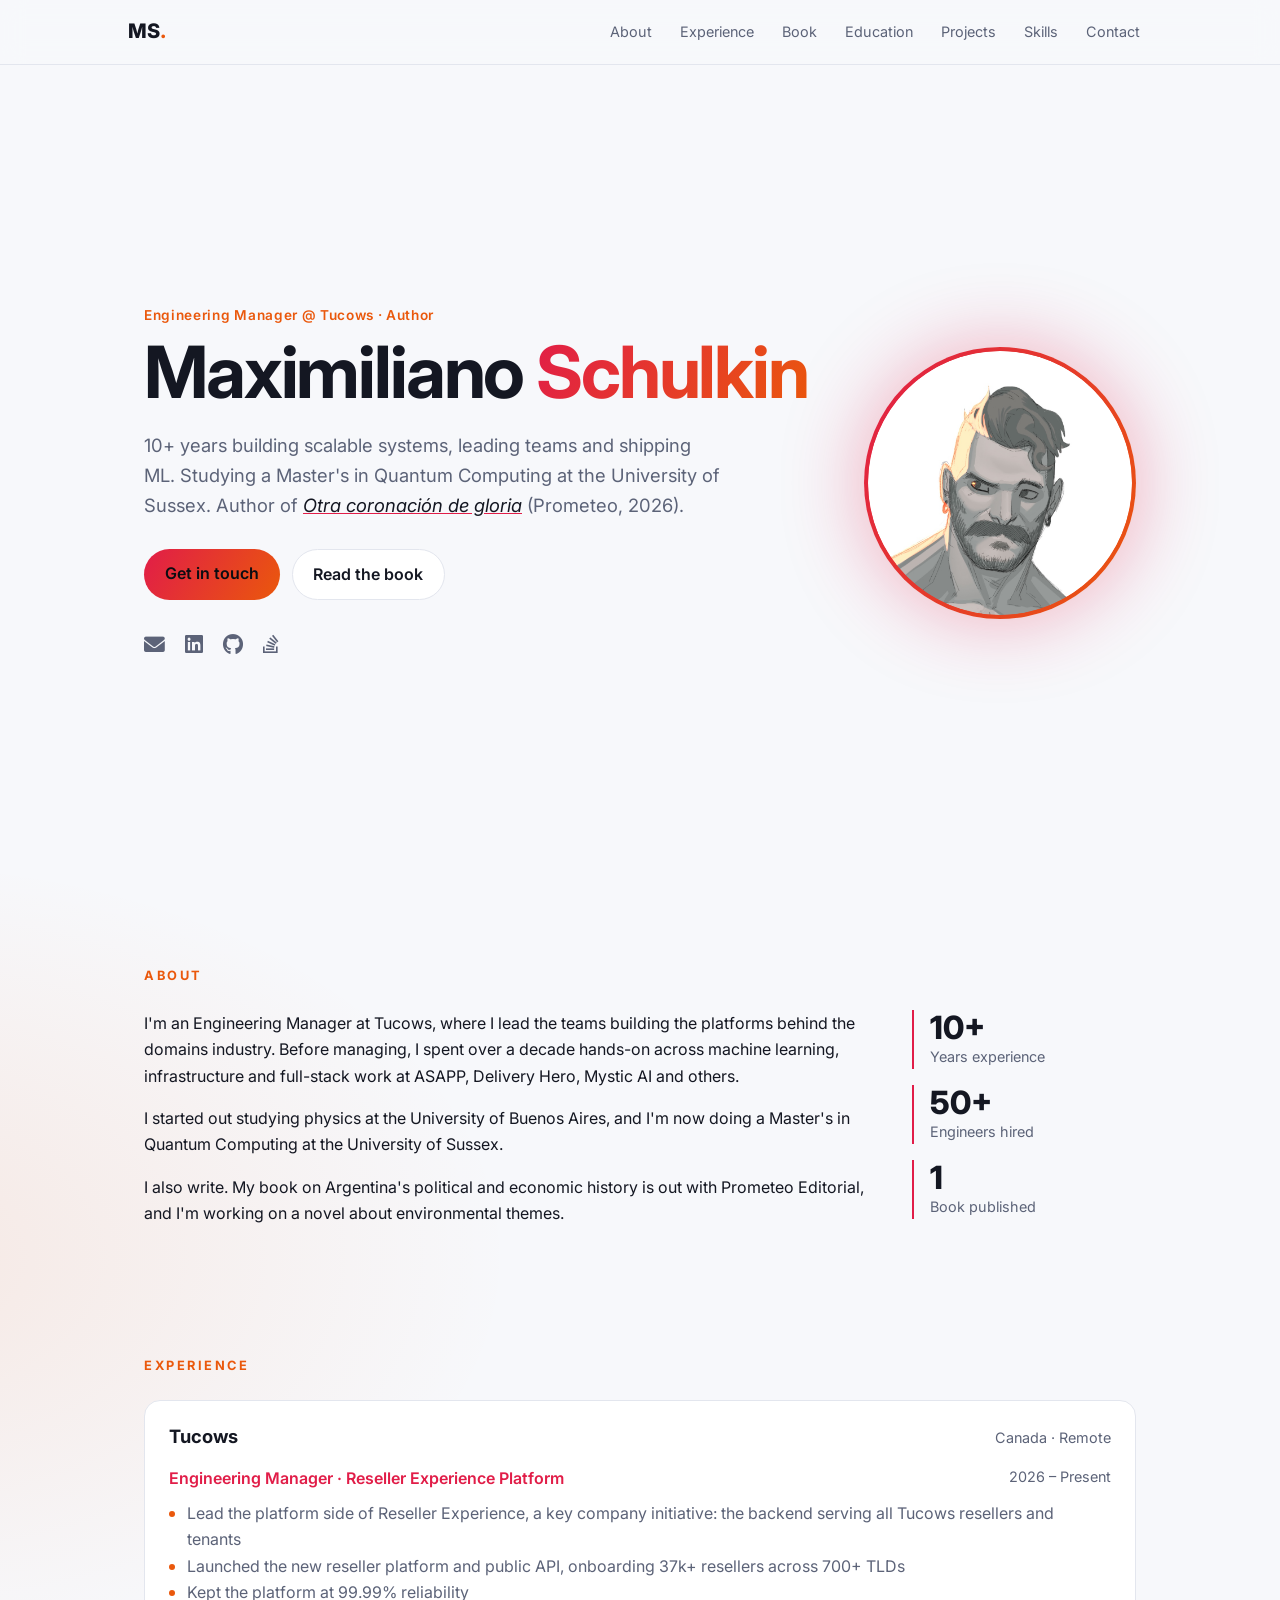
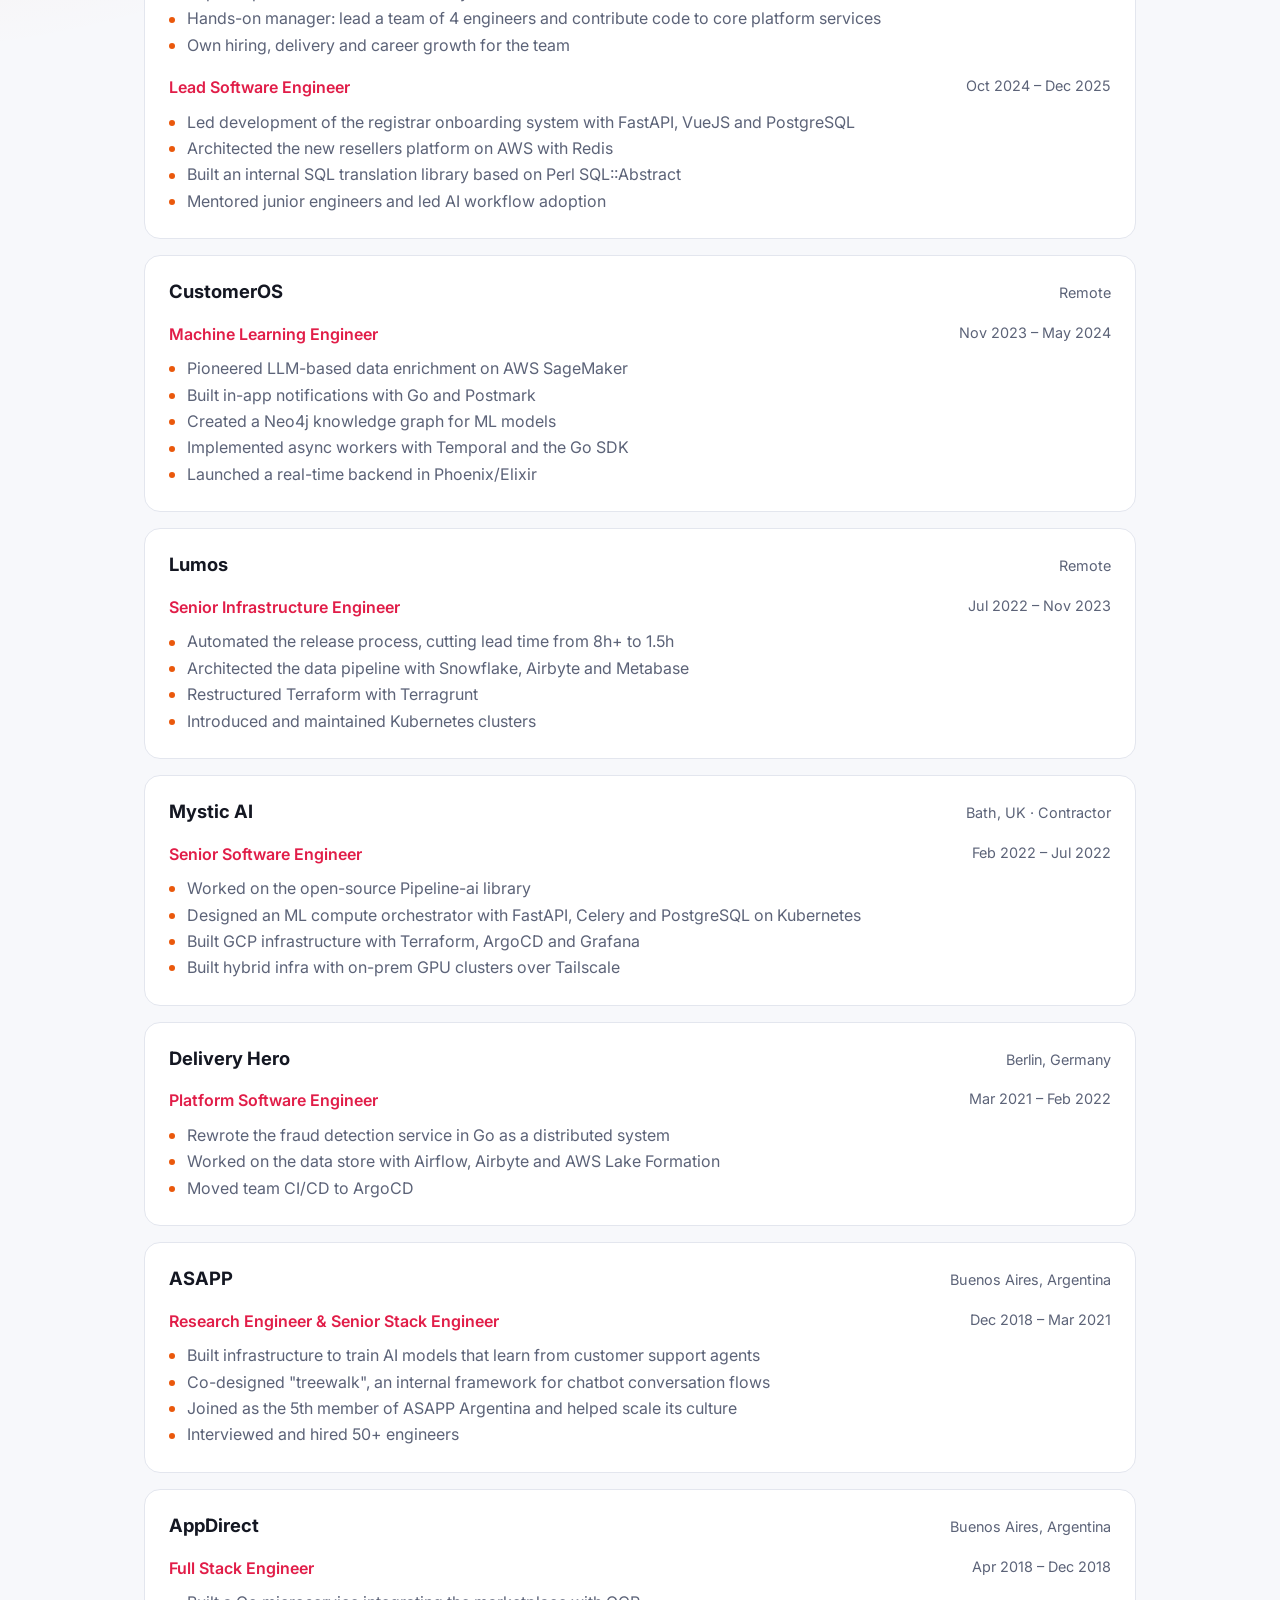
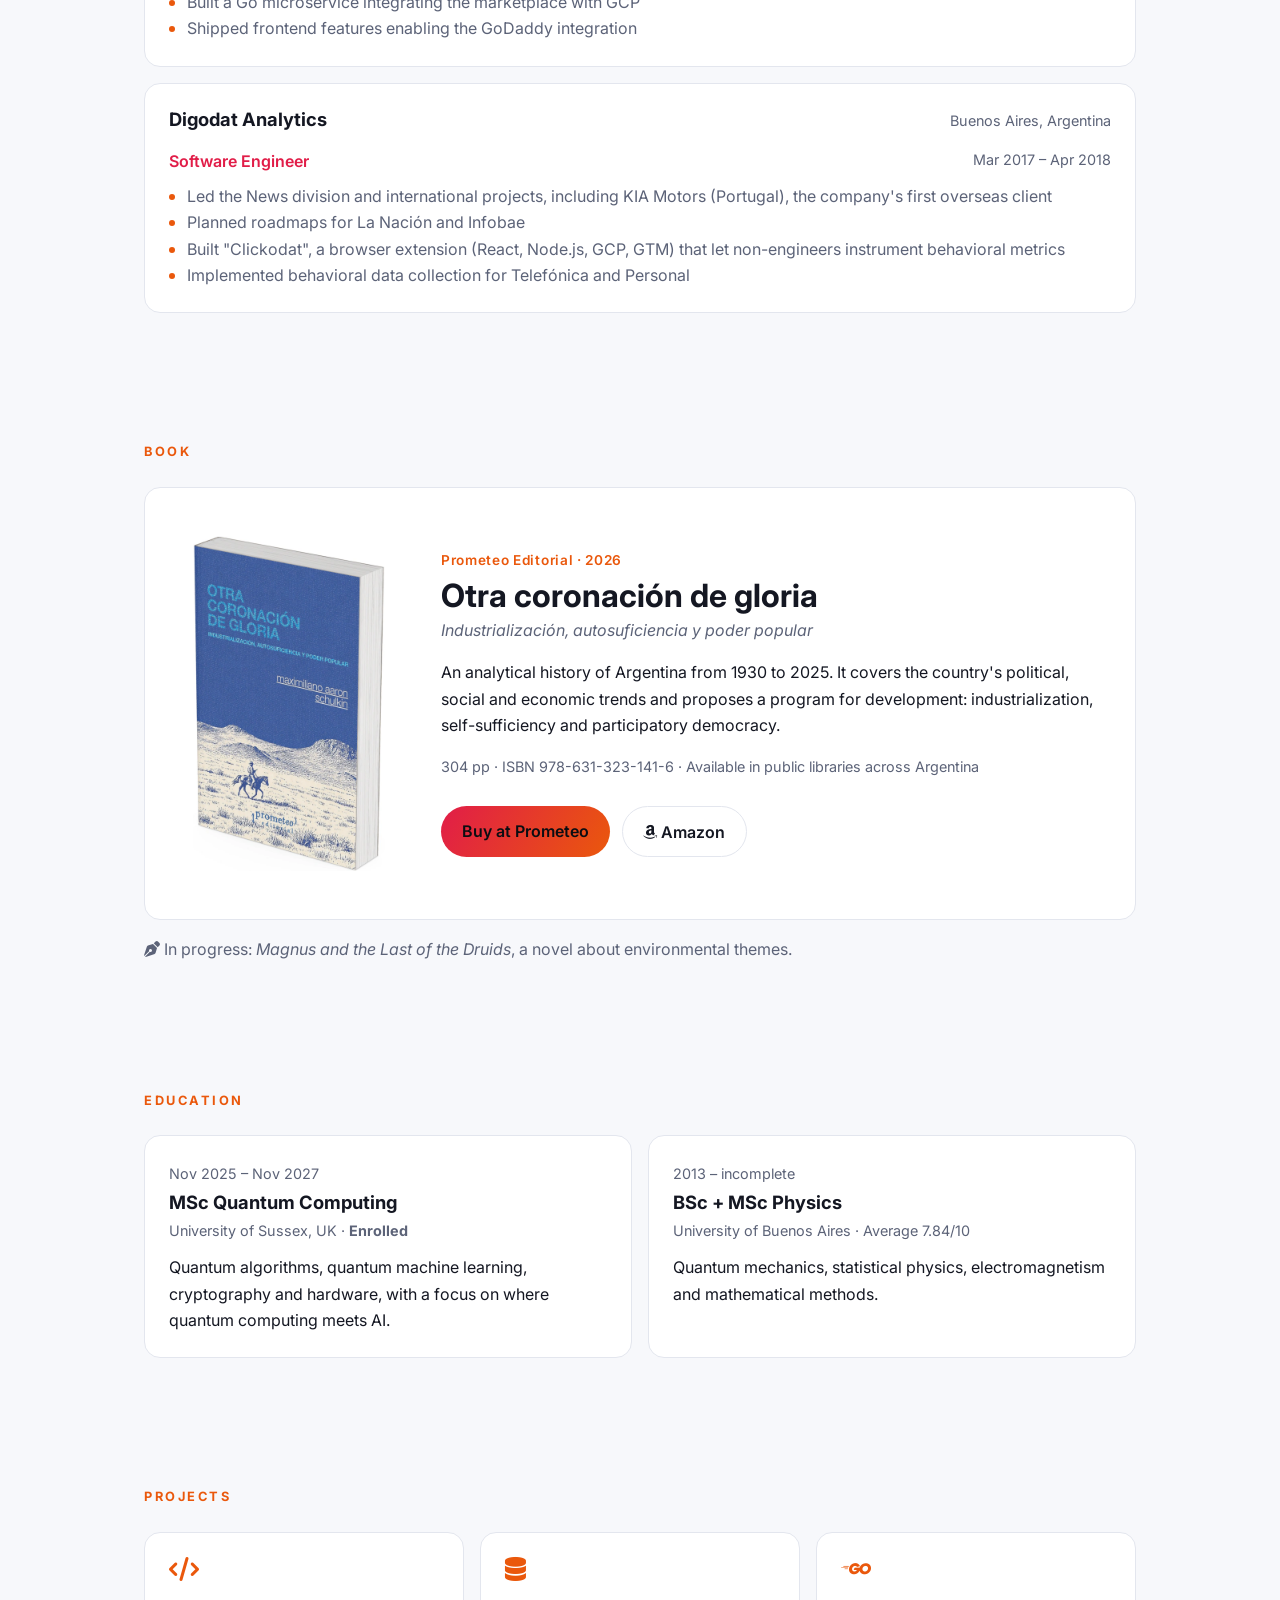
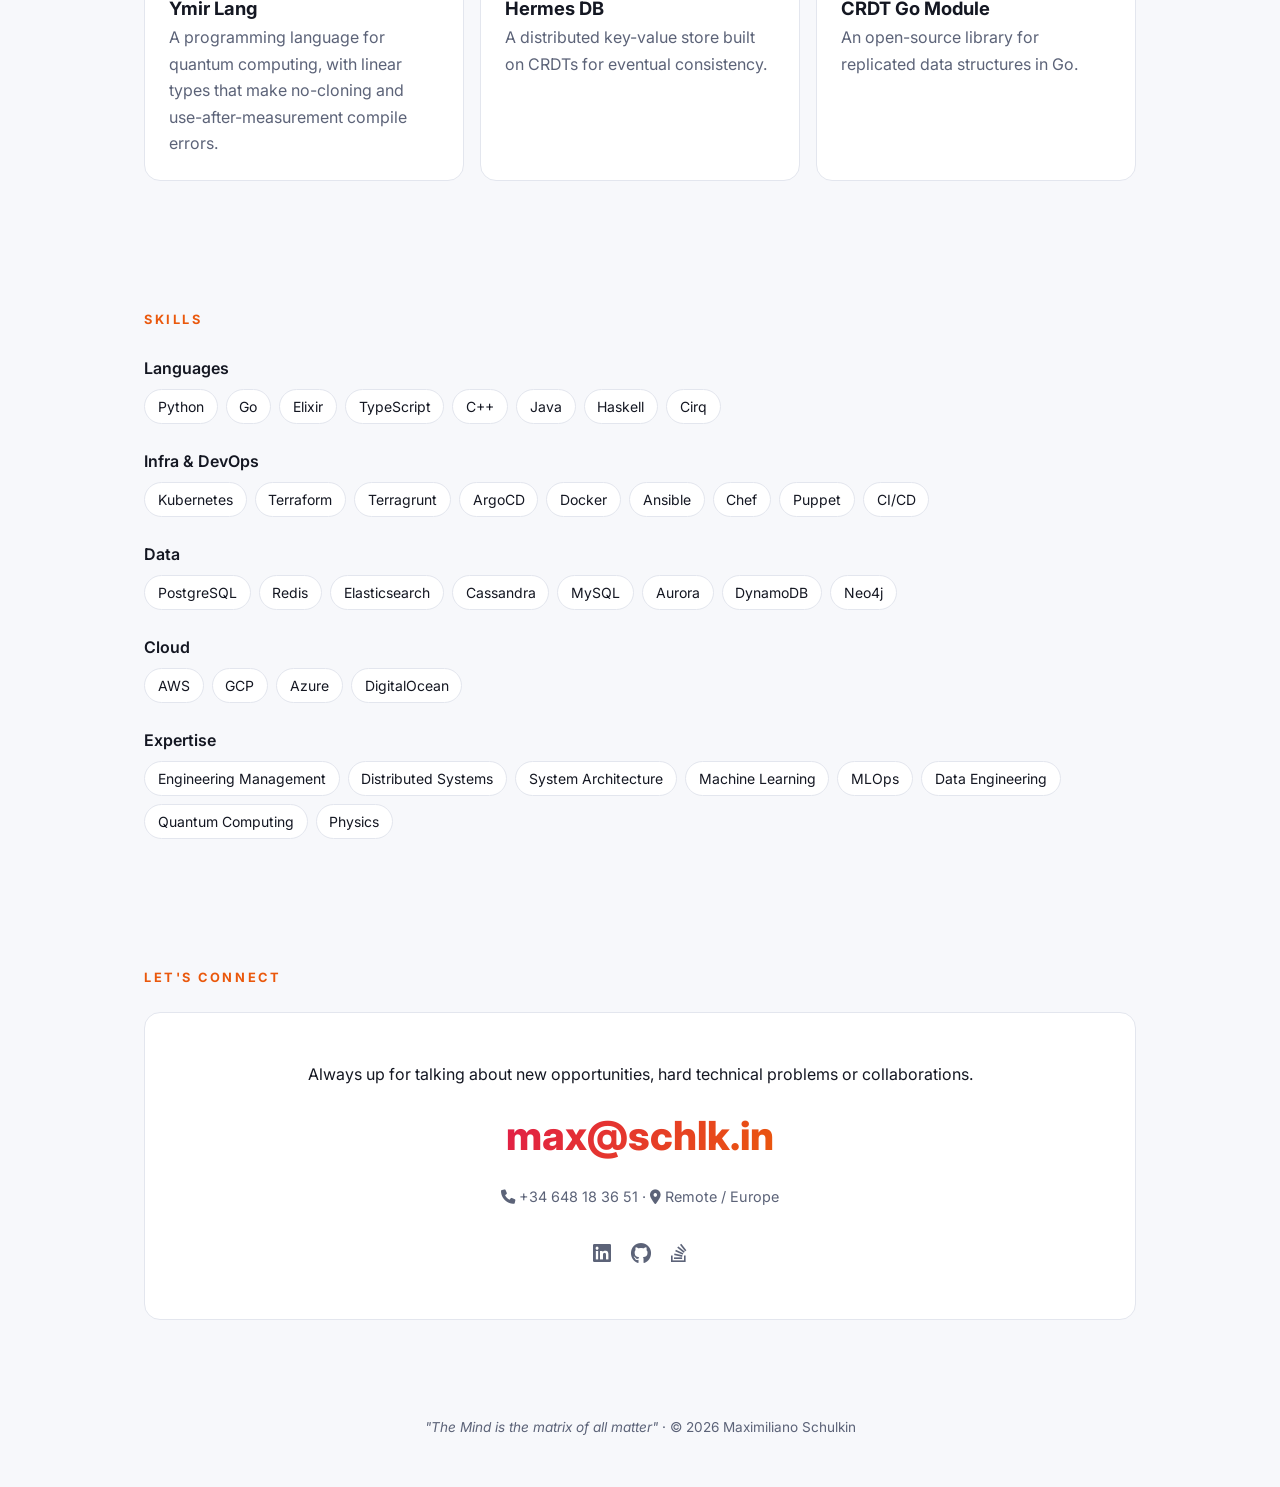
==== index.html @ 4e4fc623 "Switch accent to red, update Ymir description Co-Authored-By: Claude Opus 5.5 <noreply@anthropic.com" ====
<!DOCTYPE html>
<html lang="en">

<head>
    <meta charset="UTF-8">
    <meta name="viewport" content="width=device-width, initial-scale=1.0">
    <title>Maximiliano Schulkin - Engineering Manager</title>
    <meta name="description" content="Maximiliano Schulkin — Engineering Manager at Tucows, author of Otra coronación de gloria.">

    <link rel="icon" type="image/png" sizes="32x32" href="favicon-32x32.png">
    <link rel="icon" type="image/png" sizes="16x16" href="favicon-16x16.png">
    <link rel="apple-touch-icon" sizes="180x180" href="apple-touch-icon.png">
    <meta name="theme-color" content="#0b0d12">

    <link rel="preconnect" href="https://fonts.googleapis.com">
    <link href="https://fonts.googleapis.com/css2?family=Inter:wght@400;500;600;700;800&display=swap" rel="stylesheet">
    <link rel="stylesheet" href="https://cdnjs.cloudflare.com/ajax/libs/font-awesome/6.0.0/css/all.min.css">
    <link rel="stylesheet" href="styles.css">
</head>

<body>
    <nav class="nav">
        <a href="#top" class="logo">MS<span>.</span></a>
        <ul>
            <li><a href="#about">About</a></li>
            <li><a href="#experience">Experience</a></li>
            <li><a href="#book">Book</a></li>
            <li><a href="#education">Education</a></li>
            <li><a href="#projects">Projects</a></li>
            <li><a href="#skills">Skills</a></li>
            <li><a href="#contact">Contact</a></li>
        </ul>
    </nav>

    <header id="top" class="hero">
        <div class="hero-text">
            <p class="eyebrow">Engineering Manager @ Tucows · Author</p>
            <h1>Maximiliano <span class="grad">Schulkin</span></h1>
            <p class="lead">
                10+ years building scalable systems, leading teams and shipping ML. Studying a Master's in
                Quantum Computing at the University of Sussex. Author of
                <a href="#book"><em>Otra coronación de gloria</em></a> (Prometeo, 2026).
            </p>
            <div class="actions">
                <a href="#contact" class="btn primary">Get in touch</a>
                <a href="#book" class="btn">Read the book</a>
            </div>
            <div class="socials">
                <a href="mailto:max@schlk.in" aria-label="Email"><i class="fas fa-envelope"></i></a>
                <a href="https://linkedin.com/in/max-schulkin" target="_blank" rel="noopener" aria-label="LinkedIn"><i class="fab fa-linkedin"></i></a>
                <a href="https://github.com/bjornaer" target="_blank" rel="noopener" aria-label="GitHub"><i class="fab fa-github"></i></a>
                <a href="https://stackoverflow.com/users/14751969/bjornaer" target="_blank" rel="noopener" aria-label="Stack Overflow"><i class="fab fa-stack-overflow"></i></a>
            </div>
        </div>
        <img src="avatar.png" alt="Maximiliano Schulkin" class="avatar">
    </header>

    <main>
        <section id="about">
            <h2>About</h2>
            <div class="about">
                <div>
                    <p>I'm an Engineering Manager at Tucows, where I lead the teams building the platforms
                        behind the domains industry. Before managing, I spent over a decade hands-on across machine
                        learning, infrastructure and full-stack work at ASAPP, Delivery Hero, Mystic AI and others.</p>
                    <p>I started out studying physics at the University of Buenos Aires, and I'm now doing a
                        Master's in Quantum Computing at the University of Sussex.</p>
                    <p>I also write. My book on Argentina's political and economic history is out with Prometeo
                        Editorial, and I'm working on a novel about environmental themes.</p>
                </div>
                <dl class="stats">
                    <div><dt>10+</dt><dd>Years experience</dd></div>
                    <div><dt>50+</dt><dd>Engineers hired</dd></div>
                    <div><dt>1</dt><dd>Book published</dd></div>
                </dl>
            </div>
        </section>

        <section id="experience">
            <h2>Experience</h2>
            <ol class="timeline">
                <li class="card">
                    <header><h3>Tucows</h3><span>Canada · Remote</span></header>
                    <div class="role">
                        <h4>Engineering Manager · Reseller Experience Platform</h4><time>2026 – Present</time>
                    </div>
                    <ul>
                        <li>Lead the platform side of Reseller Experience, a key company initiative: the backend serving all Tucows resellers and tenants</li>
                        <li>Launched the new reseller platform and public API, onboarding 37k+ resellers across 700+ TLDs</li>
                        <li>Kept the platform at 99.99% reliability</li>
                        <li>Hands-on manager: lead a team of 4 engineers and contribute code to core platform services</li>
                        <li>Own hiring, delivery and career growth for the team</li>
                    </ul>
                    <div class="role">
                        <h4>Lead Software Engineer</h4><time>Oct 2024 – Dec 2025</time>
                    </div>
                    <ul>
                        <li>Led development of the registrar onboarding system with FastAPI, VueJS and PostgreSQL</li>
                        <li>Architected the new resellers platform on AWS with Redis</li>
                        <li>Built an internal SQL translation library based on Perl SQL::Abstract</li>
                        <li>Mentored junior engineers and led AI workflow adoption</li>
                    </ul>
                </li>

                <li class="card">
                    <header><h3>CustomerOS</h3><span>Remote</span></header>
                    <div class="role"><h4>Machine Learning Engineer</h4><time>Nov 2023 – May 2024</time></div>
                    <ul>
                        <li>Pioneered LLM-based data enrichment on AWS SageMaker</li>
                        <li>Built in-app notifications with Go and Postmark</li>
                        <li>Created a Neo4j knowledge graph for ML models</li>
                        <li>Implemented async workers with Temporal and the Go SDK</li>
                        <li>Launched a real-time backend in Phoenix/Elixir</li>
                    </ul>
                </li>

                <li class="card">
                    <header><h3>Lumos</h3><span>Remote</span></header>
                    <div class="role"><h4>Senior Infrastructure Engineer</h4><time>Jul 2022 – Nov 2023</time></div>
                    <ul>
                        <li>Automated the release process, cutting lead time from 8h+ to 1.5h</li>
                        <li>Architected the data pipeline with Snowflake, Airbyte and Metabase</li>
                        <li>Restructured Terraform with Terragrunt</li>
                        <li>Introduced and maintained Kubernetes clusters</li>
                    </ul>
                </li>

                <li class="card">
                    <header><h3>Mystic AI</h3><span>Bath, UK · Contractor</span></header>
                    <div class="role"><h4>Senior Software Engineer</h4><time>Feb 2022 – Jul 2022</time></div>
                    <ul>
                        <li>Worked on the open-source Pipeline-ai library</li>
                        <li>Designed an ML compute orchestrator with FastAPI, Celery and PostgreSQL on Kubernetes</li>
                        <li>Built GCP infrastructure with Terraform, ArgoCD and Grafana</li>
                        <li>Built hybrid infra with on-prem GPU clusters over Tailscale</li>
                    </ul>
                </li>

                <li class="card">
                    <header><h3>Delivery Hero</h3><span>Berlin, Germany</span></header>
                    <div class="role"><h4>Platform Software Engineer</h4><time>Mar 2021 – Feb 2022</time></div>
                    <ul>
                        <li>Rewrote the fraud detection service in Go as a distributed system</li>
                        <li>Worked on the data store with Airflow, Airbyte and AWS Lake Formation</li>
                        <li>Moved team CI/CD to ArgoCD</li>
                    </ul>
                </li>

                <li class="card">
                    <header><h3>ASAPP</h3><span>Buenos Aires, Argentina</span></header>
                    <div class="role"><h4>Research Engineer &amp; Senior Stack Engineer</h4><time>Dec 2018 – Mar 2021</time></div>
                    <ul>
                        <li>Built infrastructure to train AI models that learn from customer support agents</li>
                        <li>Co-designed "treewalk", an internal framework for chatbot conversation flows</li>
                        <li>Joined as the 5th member of ASAPP Argentina and helped scale its culture</li>
                        <li>Interviewed and hired 50+ engineers</li>
                    </ul>
                </li>

                <li class="card">
                    <header><h3>AppDirect</h3><span>Buenos Aires, Argentina</span></header>
                    <div class="role"><h4>Full Stack Engineer</h4><time>Apr 2018 – Dec 2018</time></div>
                    <ul>
                        <li>Built a Go microservice integrating the marketplace with GCP</li>
                        <li>Shipped frontend features enabling the GoDaddy integration</li>
                    </ul>
                </li>

                <li class="card">
                    <header><h3>Digodat Analytics</h3><span>Buenos Aires, Argentina</span></header>
                    <div class="role"><h4>Software Engineer</h4><time>Mar 2017 – Apr 2018</time></div>
                    <ul>
                        <li>Led the News division and international projects, including KIA Motors (Portugal), the company's first overseas client</li>
                        <li>Planned roadmaps for La Nación and Infobae</li>
                        <li>Built "Clickodat", a browser extension (React, Node.js, GCP, GTM) that let non-engineers instrument behavioral metrics</li>
                        <li>Implemented behavioral data collection for Telefónica and Personal</li>
                    </ul>
                </li>
            </ol>
        </section>

        <section id="book">
            <h2>Book</h2>
            <article class="book card">
                <img src="cover.webp" alt="Cover of Otra coronación de gloria" width="480" height="838">
                <div>
                    <p class="eyebrow">Prometeo Editorial · 2026</p>
                    <h3>Otra coronación de gloria</h3>
                    <p class="subtitle">Industrialización, autosuficiencia y poder popular</p>
                    <p>An analytical history of Argentina from 1930 to 2025. It covers the country's political,
                        social and economic trends and proposes a program for development: industrialization,
                        self-sufficiency and participatory democracy.</p>
                    <p class="meta">304 pp · ISBN 978-631-323-141-6 · Available in public libraries across Argentina</p>
                    <div class="actions">
                        <a href="https://prometeoeditorial.com/productos/otra-coronacion-de-gloria-industrializacion-autosuficiencia-y-poder-popular-maximiliano-aaron-schulkin-1yagr/" class="btn primary" target="_blank" rel="noopener">Buy at Prometeo</a>
                        <!-- ponytail: Amazon search by ISBN, swap for the direct product URL -->
                        <a href="https://www.amazon.com/s?k=9786313231416" class="btn" target="_blank" rel="noopener"><i class="fab fa-amazon"></i> Amazon</a>
                    </div>
                </div>
            </article>
            <p class="aside"><i class="fas fa-pen-nib"></i> In progress: <em>Magnus and the Last of the Druids</em>, a novel about environmental themes.</p>
        </section>

        <section id="education">
            <h2>Education</h2>
            <div class="grid two">
                <div class="card">
                    <time>Nov 2025 – Nov 2027</time>
                    <h3>MSc Quantum Computing</h3>
                    <p class="muted">University of Sussex, UK · <strong>Enrolled</strong></p>
                    <p>Quantum algorithms, quantum machine learning, cryptography and hardware, with a focus on
                        where quantum computing meets AI.</p>
                </div>
                <div class="card">
                    <time>2013 – incomplete</time>
                    <h3>BSc + MSc Physics</h3>
                    <p class="muted">University of Buenos Aires · Average 7.84/10</p>
                    <p>Quantum mechanics, statistical physics, electromagnetism and mathematical methods.</p>
                </div>
            </div>
        </section>

        <section id="projects">
            <h2>Projects</h2>
            <div class="grid three">
                <a class="card project" href="https://github.com/bjornaer/ymir" target="_blank" rel="noopener">
                    <i class="fas fa-code"></i>
                    <h3>Ymir Lang</h3>
                    <p>A programming language for quantum computing, with linear types that make no-cloning and use-after-measurement compile errors.</p>
                </a>
                <a class="card project" href="https://github.com/bjornaer/hermes" target="_blank" rel="noopener">
                    <i class="fas fa-database"></i>
                    <h3>Hermes DB</h3>
                    <p>A distributed key-value store built on CRDTs for eventual consistency.</p>
                </a>
                <a class="card project" href="https://github.com/bjornaer/crdt" target="_blank" rel="noopener">
                    <i class="fab fa-golang"></i>
                    <h3>CRDT Go Module</h3>
                    <p>An open-source library for replicated data structures in Go.</p>
                </a>
            </div>
        </section>

        <section id="skills">
            <h2>Skills</h2>
            <dl class="skills">
                <dt>Languages</dt>
                <dd>Python</dd><dd>Go</dd><dd>Elixir</dd><dd>TypeScript</dd><dd>C++</dd><dd>Java</dd><dd>Haskell</dd><dd>Cirq</dd>
                <dt>Infra &amp; DevOps</dt>
                <dd>Kubernetes</dd><dd>Terraform</dd><dd>Terragrunt</dd><dd>ArgoCD</dd><dd>Docker</dd><dd>Ansible</dd><dd>Chef</dd><dd>Puppet</dd><dd>CI/CD</dd>
                <dt>Data</dt>
                <dd>PostgreSQL</dd><dd>Redis</dd><dd>Elasticsearch</dd><dd>Cassandra</dd><dd>MySQL</dd><dd>Aurora</dd><dd>DynamoDB</dd><dd>Neo4j</dd>
                <dt>Cloud</dt>
                <dd>AWS</dd><dd>GCP</dd><dd>Azure</dd><dd>DigitalOcean</dd>
                <dt>Expertise</dt>
                <dd>Engineering Management</dd><dd>Distributed Systems</dd><dd>System Architecture</dd><dd>Machine Learning</dd><dd>MLOps</dd><dd>Data Engineering</dd><dd>Quantum Computing</dd><dd>Physics</dd>
            </dl>
        </section>

        <section id="contact">
            <h2>Let's connect</h2>
            <div class="card contact">
                <p>Always up for talking about new opportunities, hard technical problems or collaborations.</p>
                <a href="mailto:max@schlk.in" class="email">max@schlk.in</a>
                <p class="muted"><i class="fas fa-phone"></i> +34 648 18 36 51 · <i class="fas fa-location-dot"></i> Remote / Europe</p>
                <div class="socials">
                    <a href="https://linkedin.com/in/max-schulkin" target="_blank" rel="noopener" aria-label="LinkedIn"><i class="fab fa-linkedin"></i></a>
                    <a href="https://github.com/bjornaer" target="_blank" rel="noopener" aria-label="GitHub"><i class="fab fa-github"></i></a>
                    <a href="https://stackoverflow.com/users/14751969/bjornaer" target="_blank" rel="noopener" aria-label="Stack Overflow"><i class="fab fa-stack-overflow"></i></a>
                </div>
            </div>
        </section>
    </main>

    <footer><em>"The Mind is the matrix of all matter"</em> · © 2026 Maximiliano Schulkin</footer>
</body>

</html>
---- styles.css ----
:root {
    --bg: #0b0d12;
    --surface: #12151d;
    --border: #232837;
    --text: #e6e8ee;
    --muted: #8a91a5;
    --accent: #ff5468;
    --accent-2: #ffa24c;
    --grad: linear-gradient(120deg, var(--accent), var(--accent-2));
    color-scheme: dark light;
}

@media (prefers-color-scheme: light) {
    :root {
        --bg: #f7f8fb;
        --surface: #ffffff;
        --border: #e3e6ee;
        --text: #141722;
        --muted: #5c6378;
        --accent: #e11d48;
        --accent-2: #ea580c;
    }
}

* { box-sizing: border-box; margin: 0; }

html { scroll-behavior: smooth; scroll-padding-top: 5rem; }

body {
    font: 16px/1.65 Inter, system-ui, sans-serif;
    background:
        radial-gradient(60rem 30rem at 85% -10%, color-mix(in srgb, var(--accent) 18%, transparent), transparent),
        radial-gradient(40rem 25rem at -10% 20%, color-mix(in srgb, var(--accent-2) 10%, transparent), transparent),
        var(--bg);
    background-repeat: no-repeat;
    color: var(--text);
}

a { color: inherit; }
ul, ol { padding: 0; list-style: none; }
img { max-width: 100%; display: block; }

/* Nav */
.nav {
    position: sticky; top: 0; z-index: 10;
    display: flex; align-items: center; gap: 2rem;
    padding: .9rem max(1rem, calc((100vw - 64rem) / 2));
    background: color-mix(in srgb, var(--bg) 75%, transparent);
    backdrop-filter: blur(12px);
    border-bottom: 1px solid var(--border);
}
.logo { font-weight: 800; font-size: 1.25rem; text-decoration: none; }
.logo span { color: var(--accent-2); }
.nav ul { display: flex; gap: .25rem; margin-left: auto; overflow-x: auto; scrollbar-width: none; }
.nav ul a {
    display: block; padding: .35rem .75rem; border-radius: 99px;
    color: var(--muted); text-decoration: none; font-size: .9rem; white-space: nowrap;
    transition: color .2s, background .2s;
}
.nav ul a:hover { color: var(--text); background: var(--surface); }

/* Layout */
.hero, main, footer { max-width: 64rem; margin: 0 auto; padding: 0 1rem; }
section { padding: 4rem 0; }
h2 {
    font-size: .8rem; letter-spacing: .2em; text-transform: uppercase;
    color: var(--accent-2); margin-bottom: 1.5rem;
}
h3 { font-size: 1.15rem; line-height: 1.3; }
.muted, time, .meta { color: var(--muted); font-size: .9rem; }
.eyebrow { color: var(--accent-2); font-weight: 600; font-size: .85rem; letter-spacing: .05em; }
.grad { background: var(--grad); -webkit-background-clip: text; background-clip: text; color: transparent; }

.card {
    background: var(--surface);
    border: 1px solid var(--border);
    border-radius: 1rem;
    padding: 1.5rem;
    transition: border-color .25s, transform .25s;
}
.card:hover { border-color: color-mix(in srgb, var(--accent) 50%, var(--border)); }

.grid { display: grid; gap: 1rem; }
.grid.two { grid-template-columns: repeat(auto-fit, minmax(18rem, 1fr)); }
.grid.three { grid-template-columns: repeat(auto-fit, minmax(16rem, 1fr)); }

/* Buttons & socials */
.actions { display: flex; flex-wrap: wrap; gap: .75rem; margin-top: 1.75rem; }
.btn {
    padding: .7rem 1.3rem; border-radius: 99px; font-weight: 600; text-decoration: none;
    border: 1px solid var(--border); background: var(--surface);
    transition: transform .2s, border-color .2s;
}
.btn:hover { transform: translateY(-2px); border-color: var(--accent); }
.btn.primary { background: var(--grad); color: #0b0d12; border: 0; }

.socials { display: flex; gap: 1.25rem; margin-top: 1.75rem; font-size: 1.3rem; }
.socials a { color: var(--muted); transition: color .2s; }
.socials a:hover { color: var(--accent-2); }

/* Hero */
.hero {
    display: grid; grid-template-columns: 1fr auto; align-items: center; gap: 3rem;
    min-height: calc(100svh - 4rem); padding-block: 4rem;
}
.hero h1 { font-size: clamp(2.6rem, 7vw, 4.5rem); line-height: 1.05; letter-spacing: -.03em; margin: .5rem 0 1.25rem; }
.lead { font-size: 1.15rem; color: var(--muted); max-width: 36rem; }
.lead a { color: var(--text); text-decoration-color: var(--accent); }
.avatar {
    width: clamp(10rem, 24vw, 17rem); aspect-ratio: 1; object-fit: cover; border-radius: 50%;
    padding: 4px; background: var(--grad);
    box-shadow: 0 0 80px color-mix(in srgb, var(--accent) 35%, transparent);
}

/* About */
.about { display: grid; grid-template-columns: 1fr 14rem; gap: 3rem; }
.about p + p { margin-top: 1rem; }
.stats { display: grid; gap: 1rem; align-content: start; }
.stats div { border-left: 2px solid var(--accent); padding-left: 1rem; }
.stats dt { font-size: 2rem; font-weight: 800; line-height: 1.1; }
.stats dd { color: var(--muted); font-size: .9rem; }

/* Experience */
.timeline { display: grid; gap: 1rem; }
.timeline header { display: flex; flex-wrap: wrap; justify-content: space-between; gap: .25rem 1rem; align-items: baseline; }
.timeline header span { color: var(--muted); font-size: .9rem; }
.role { display: flex; flex-wrap: wrap; justify-content: space-between; gap: 0 1rem; margin-top: 1rem; }
.role h4 { color: var(--accent); font-weight: 600; }
.timeline ul { margin-top: .5rem; }
.timeline ul li { position: relative; padding-left: 1.1rem; color: var(--muted); }
.timeline ul li::before { content: ""; position: absolute; left: 0; top: .7em; width: 6px; height: 6px; border-radius: 50%; background: var(--accent-2); }

/* Book */
.book { display: grid; grid-template-columns: 14rem 1fr; gap: 2.5rem; align-items: center; padding: 2rem; }
.book img { width: 100%; height: auto; border-radius: .75rem; background: #fff; padding: 1rem; }
.book h3 { font-size: 2rem; margin-top: .25rem; }
.subtitle { color: var(--muted); font-style: italic; margin-bottom: 1rem; }
.book .meta { margin-top: 1rem; }
.aside { margin-top: 1rem; color: var(--muted); }

/* Education & projects */
.grid h3 { margin: .25rem 0; }
.grid p + p { margin-top: .75rem; }
.project { text-decoration: none; display: block; }
.project:hover { transform: translateY(-4px); }
.project i { font-size: 1.5rem; color: var(--accent-2); margin-bottom: .75rem; }
.project p { color: var(--muted); }

/* Skills */
.skills { display: flex; flex-wrap: wrap; gap: .5rem; }
.skills dt { flex-basis: 100%; font-weight: 600; margin-top: 1rem; }
.skills dt:first-child { margin-top: 0; }
.skills dd {
    padding: .3rem .8rem; border-radius: 99px; font-size: .875rem;
    background: var(--surface); border: 1px solid var(--border);
}

/* Contact */
.contact { text-align: center; padding: 3rem 1.5rem; }
.email {
    display: inline-block; margin: 1rem 0; text-decoration: none;
    font-size: clamp(1.5rem, 5vw, 2.5rem); font-weight: 800;
    background: var(--grad); -webkit-background-clip: text; background-clip: text; color: transparent;
}
.contact .socials { justify-content: center; }

footer { padding-block: 2rem 3rem; text-align: center; color: var(--muted); font-size: .85rem; }

/* Scroll reveal, CSS-only where supported */
@supports (animation-timeline: view()) {
    @media (prefers-reduced-motion: no-preference) {
        .card { animation: reveal linear both; animation-timeline: view(); animation-range: entry 0% entry 40%; }
        @keyframes reveal { from { opacity: 0; translate: 0 2rem; } }
    }
}

/* Mobile */
@media (max-width: 720px) {
    .nav { flex-direction: column; align-items: stretch; gap: .5rem; padding-block: .6rem; }
    .nav ul { margin-left: -.75rem; }
    .hero { grid-template-columns: 1fr; text-align: left; min-height: auto; gap: 2rem; padding-top: 2rem; }
    .avatar { order: -1; width: 8rem; }
    .about, .book { grid-template-columns: 1fr; gap: 2rem; }
    .book img { max-width: 12rem; }
    .stats { grid-template-columns: repeat(3, 1fr); }
    section { padding: 3rem 0; }
}
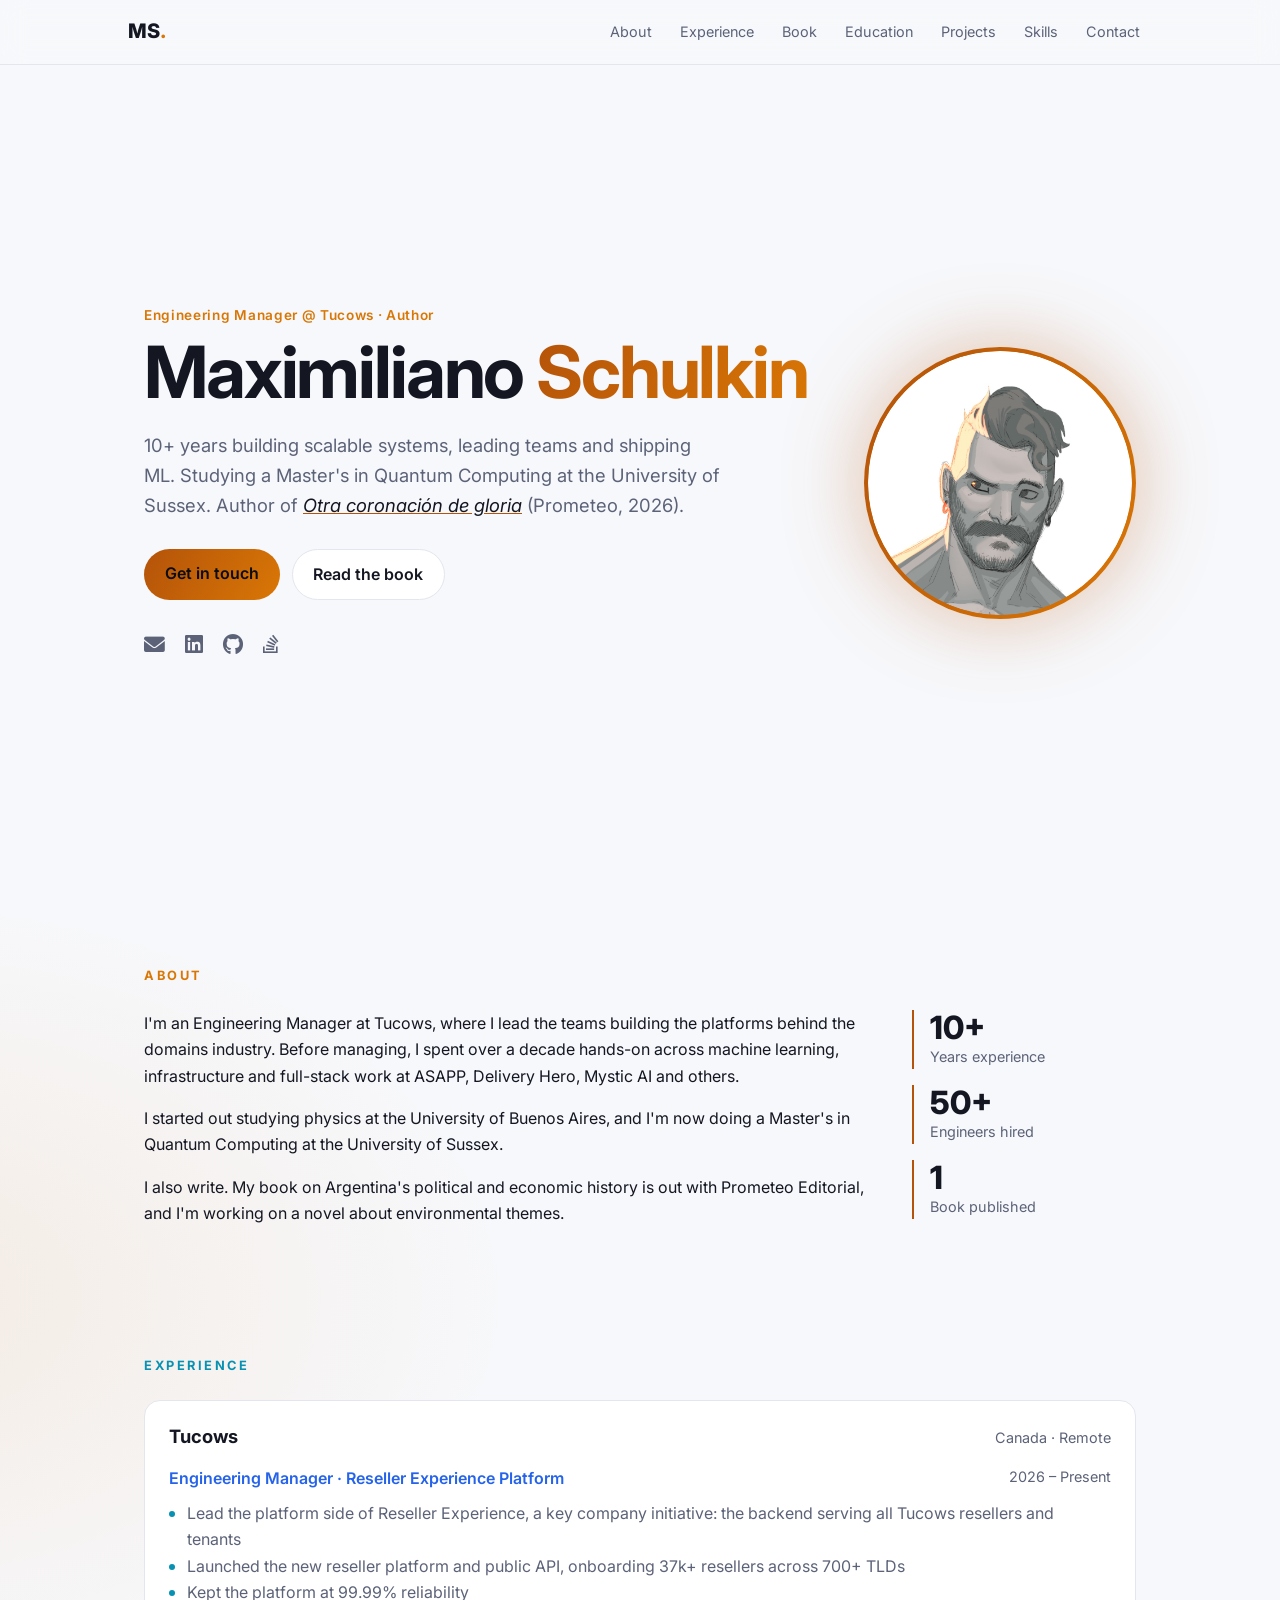
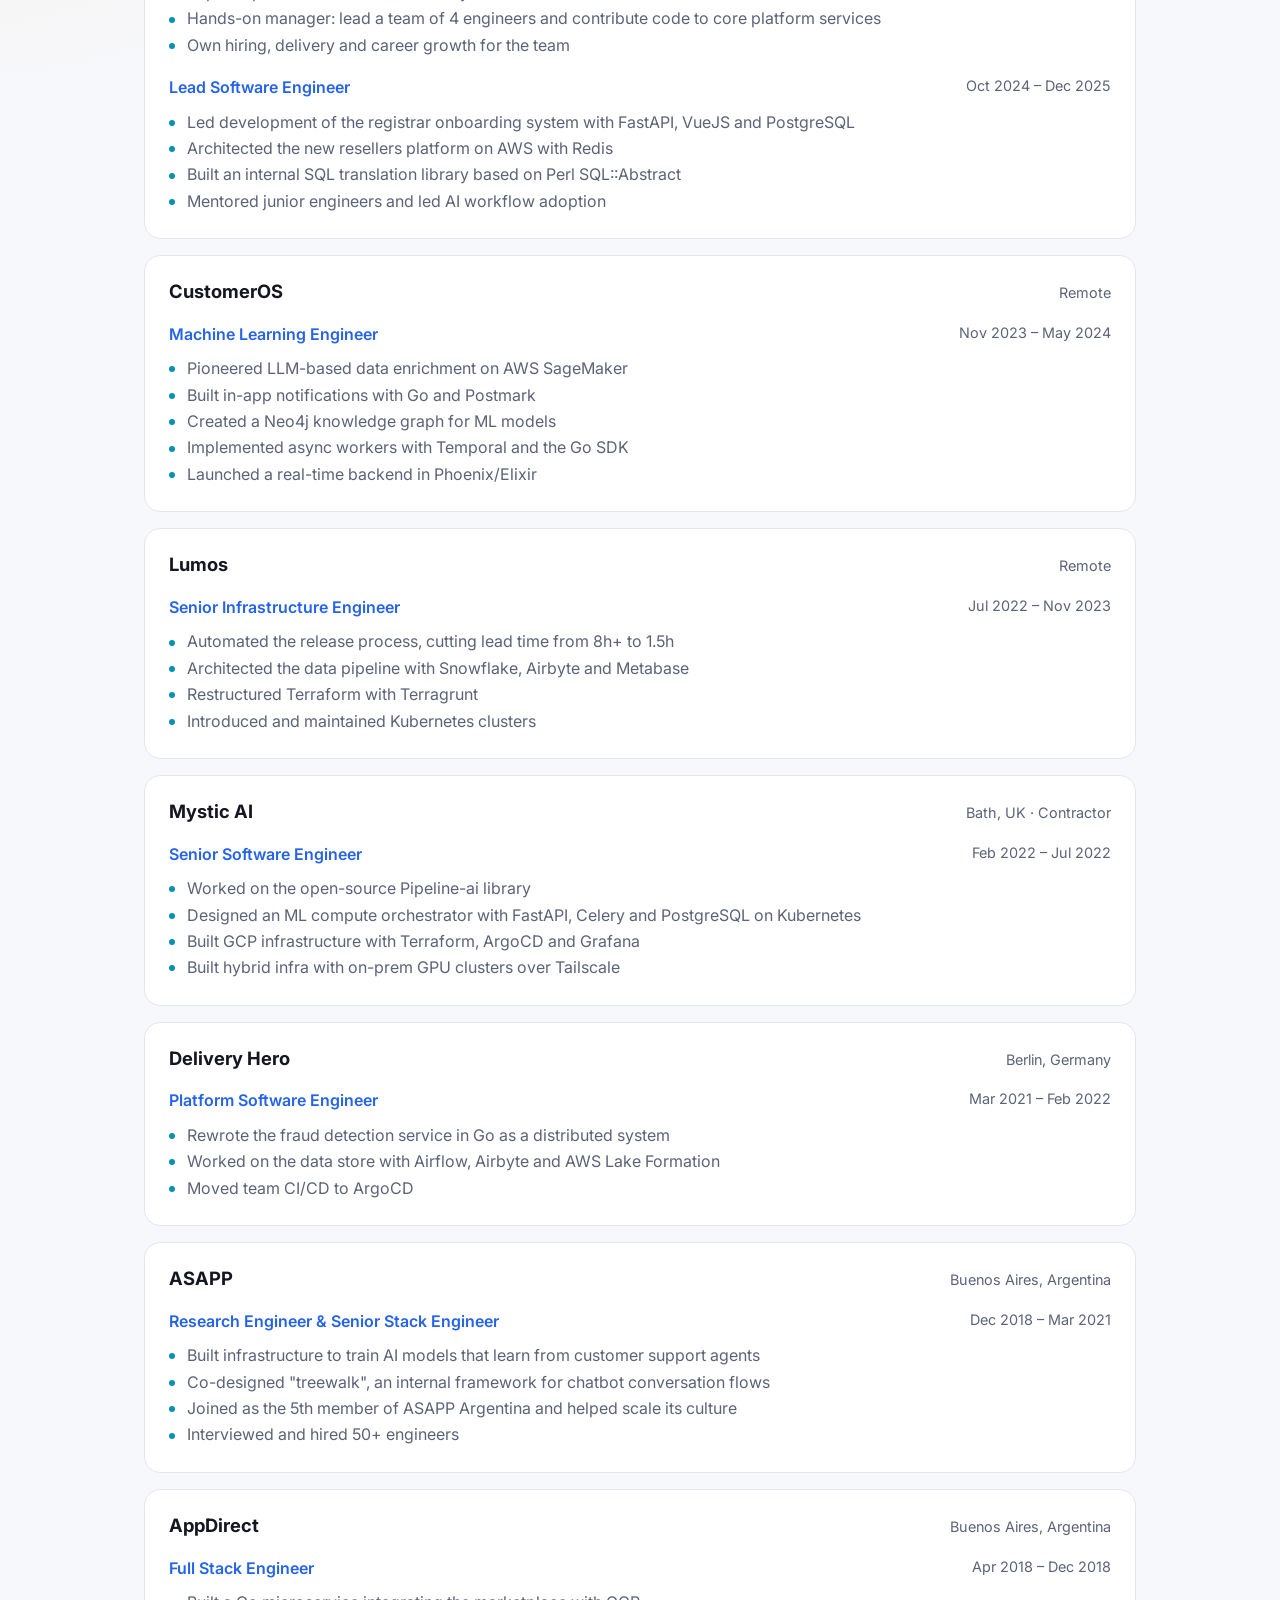
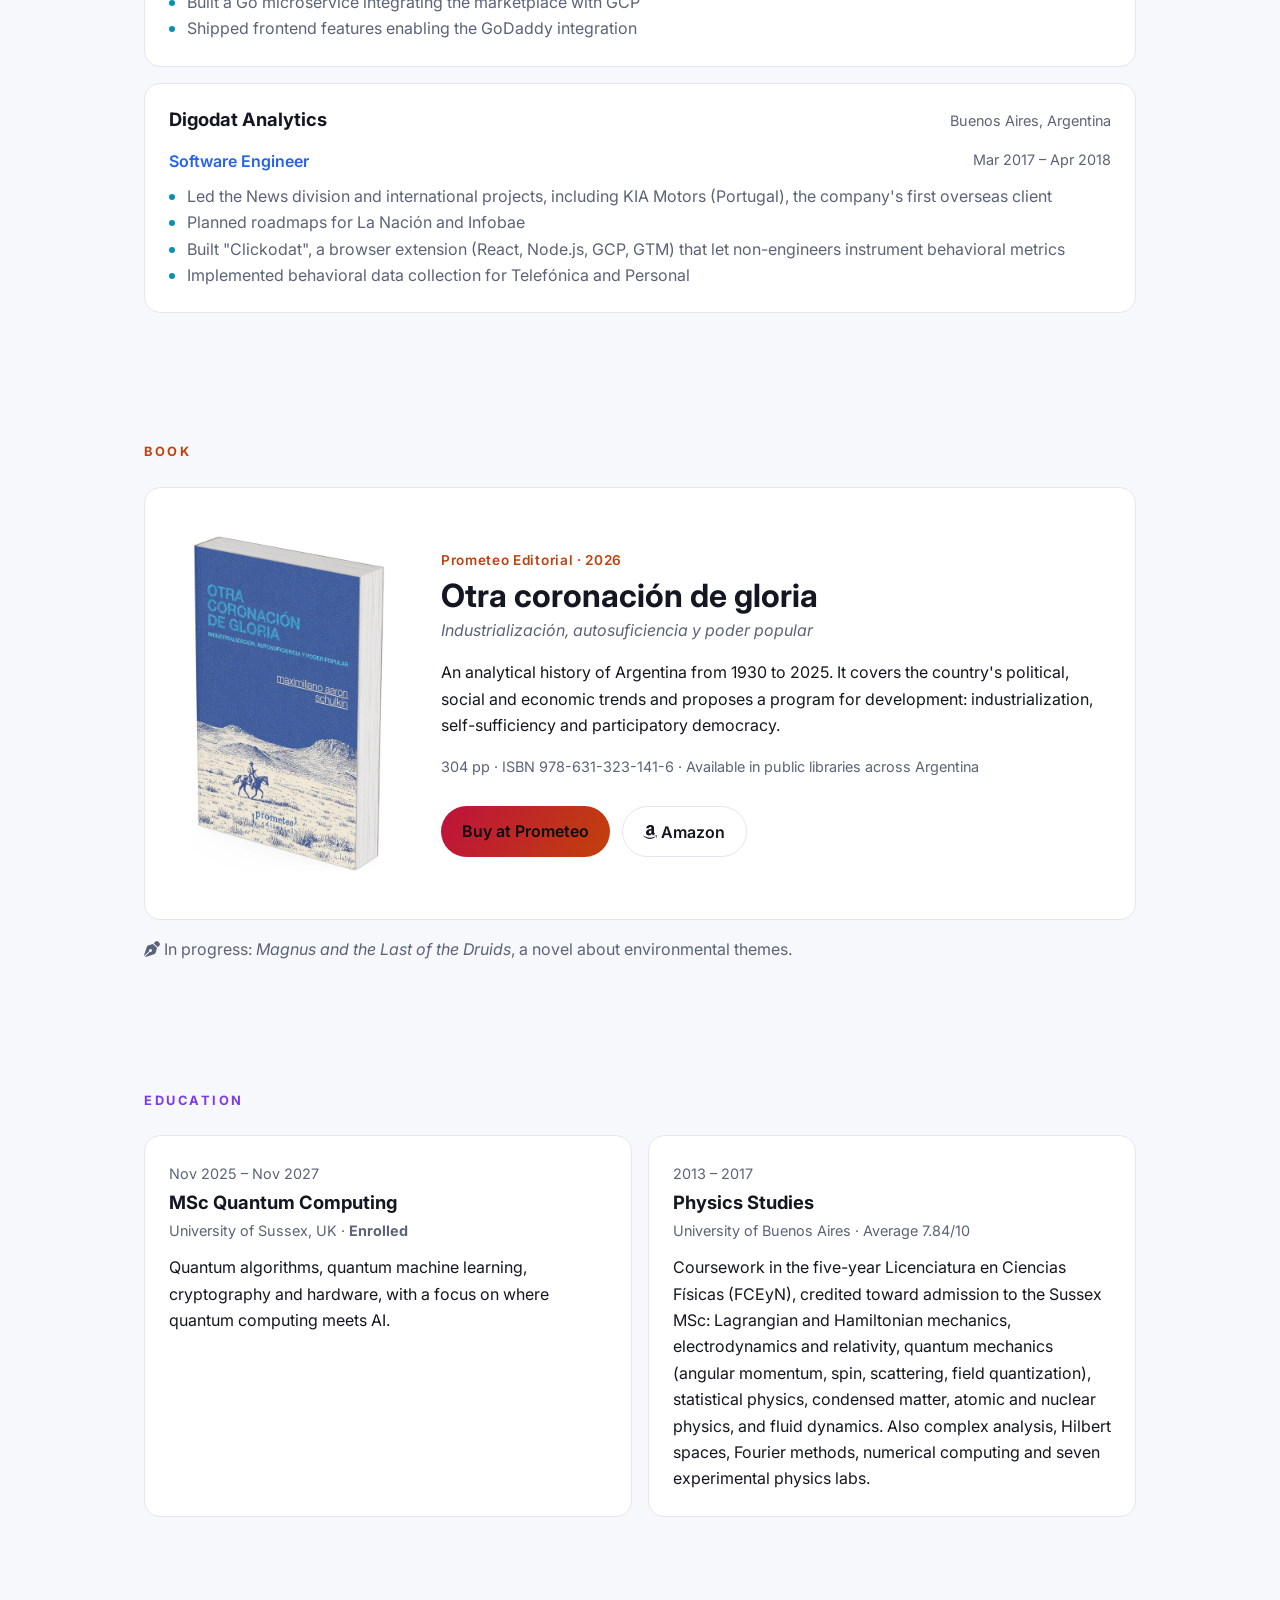
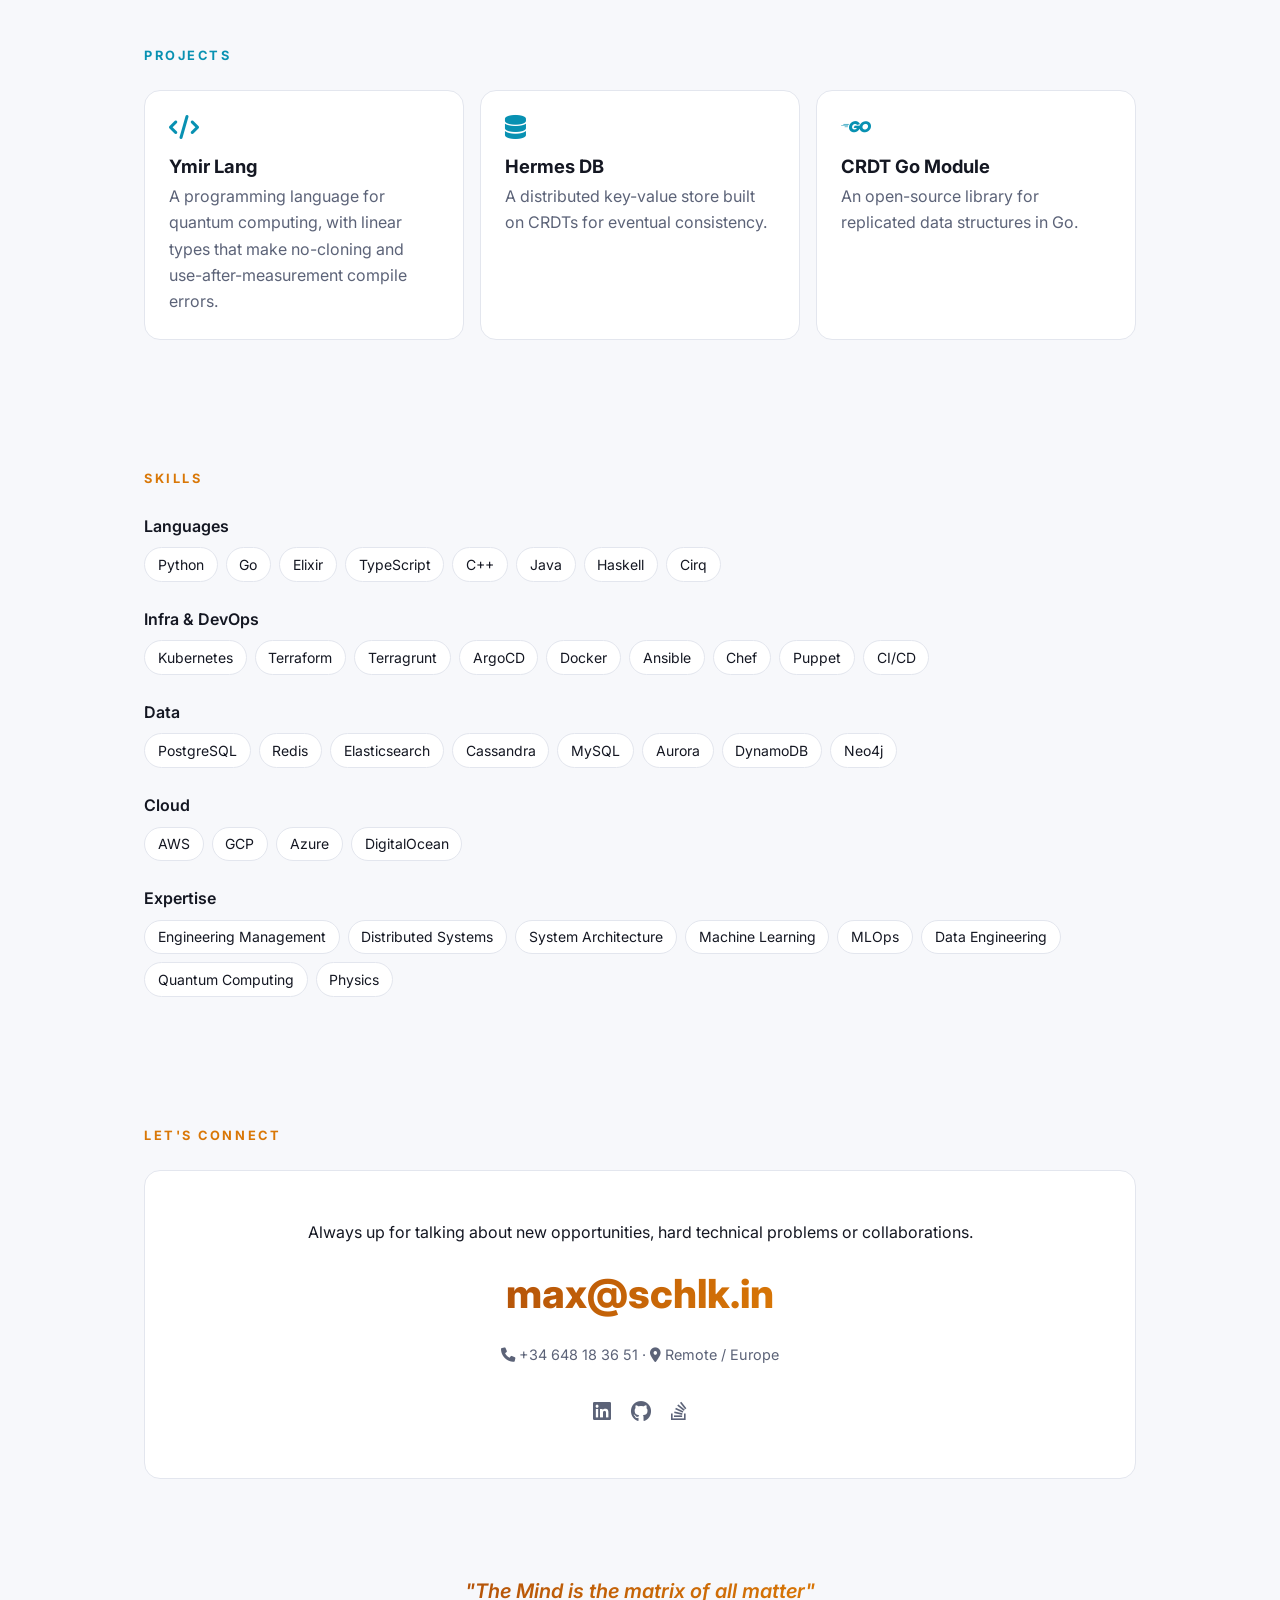
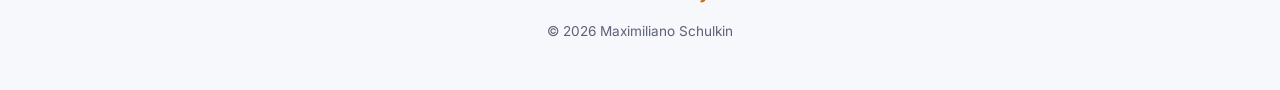
==== commit 8fd99524: "Detail physics studies, reframe as MSc pathway, highlight quote Co-Authored-By: Claude Opus 5.5 <nor" ====
--- a/index.html
+++ b/index.html
@@ -212,10 +212,15 @@
                         where quantum computing meets AI.</p>
                 </div>
                 <div class="card">
-                    <time>2013 – incomplete</time>
-                    <h3>BSc + MSc Physics</h3>
+                    <time>2013 – 2017</time>
+                    <h3>Physics Studies</h3>
                     <p class="muted">University of Buenos Aires · Average 7.84/10</p>
-                    <p>Quantum mechanics, statistical physics, electromagnetism and mathematical methods.</p>
+                    <p>Coursework in the five-year Licenciatura en Ciencias Físicas (FCEyN), credited toward
+                        admission to the Sussex MSc: Lagrangian and Hamiltonian mechanics,
+                        electrodynamics and relativity, quantum mechanics (angular momentum, spin, scattering,
+                        field quantization), statistical physics, condensed matter, atomic and nuclear physics, and
+                        fluid dynamics. Also complex analysis, Hilbert spaces, Fourier methods, numerical computing
+                        and seven experimental physics labs.</p>
                 </div>
             </div>
         </section>
@@ -272,7 +277,7 @@
         </section>
     </main>
 
-    <footer><em>"The Mind is the matrix of all matter"</em> · © 2026 Maximiliano Schulkin</footer>
+    <footer><em class="quote grad">"The Mind is the matrix of all matter"</em>© 2026 Maximiliano Schulkin</footer>
 </body>
 
 </html>
--- a/styles.css
+++ b/styles.css
@@ -1,14 +1,17 @@
+/* Brand = gold. Sections get their own hue family: work blue, book crimson, academia violet */
 :root {
     --bg: #0b0d12;
     --surface: #12151d;
     --border: #232837;
     --text: #e6e8ee;
     --muted: #8a91a5;
-    --accent: #ff5468;
-    --accent-2: #ffa24c;
-    --grad: linear-gradient(120deg, var(--accent), var(--accent-2));
+    --accent: #f5b544;
+    --accent-2: #ffd98a;
     color-scheme: dark light;
 }
+#experience, #projects { --accent: #4facfe; --accent-2: #00e0f0; }
+#book { --accent: #ff4d6d; --accent-2: #ff8a5c; }
+#education { --accent: #9b8cff; --accent-2: #c3a6ff; }
 
 @media (prefers-color-scheme: light) {
     :root {
@@ -17,10 +20,16 @@
         --border: #e3e6ee;
         --text: #141722;
         --muted: #5c6378;
-        --accent: #e11d48;
-        --accent-2: #ea580c;
+        --accent: #b45309;
+        --accent-2: #d97706;
     }
+    #experience, #projects { --accent: #2563eb; --accent-2: #0891b2; }
+    #book { --accent: #be123c; --accent-2: #c2410c; }
+    #education { --accent: #6d28d9; --accent-2: #7c3aed; }
 }
+
+/* declared per element so it picks up each section's accents */
+:root, section { --grad: linear-gradient(120deg, var(--accent), var(--accent-2)); }
 
 * { box-sizing: border-box; margin: 0; }
 
@@ -185,3 +194,5 @@
     .stats { grid-template-columns: repeat(3, 1fr); }
     section { padding: 3rem 0; }
 }
+
+.quote { display: block; width: fit-content; margin: 0 auto .75rem; font-size: 1.25rem; font-weight: 600; }
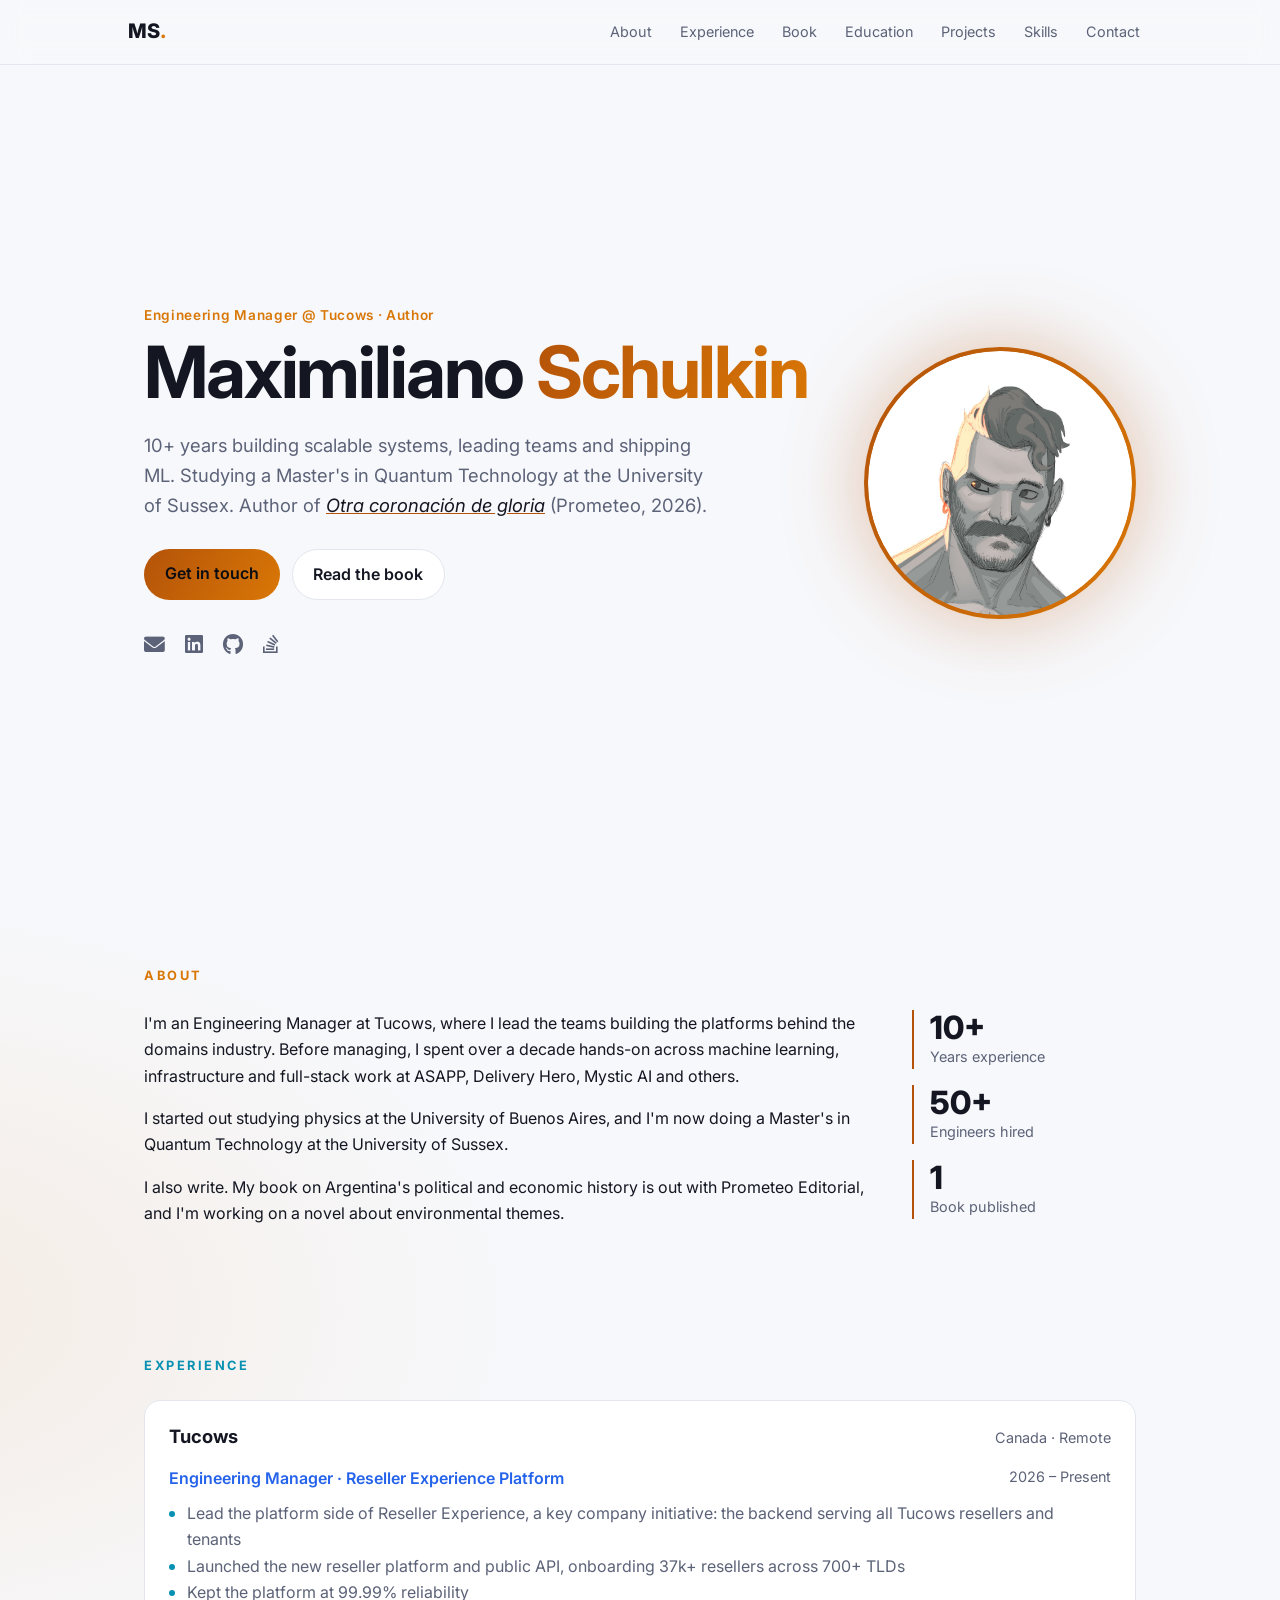
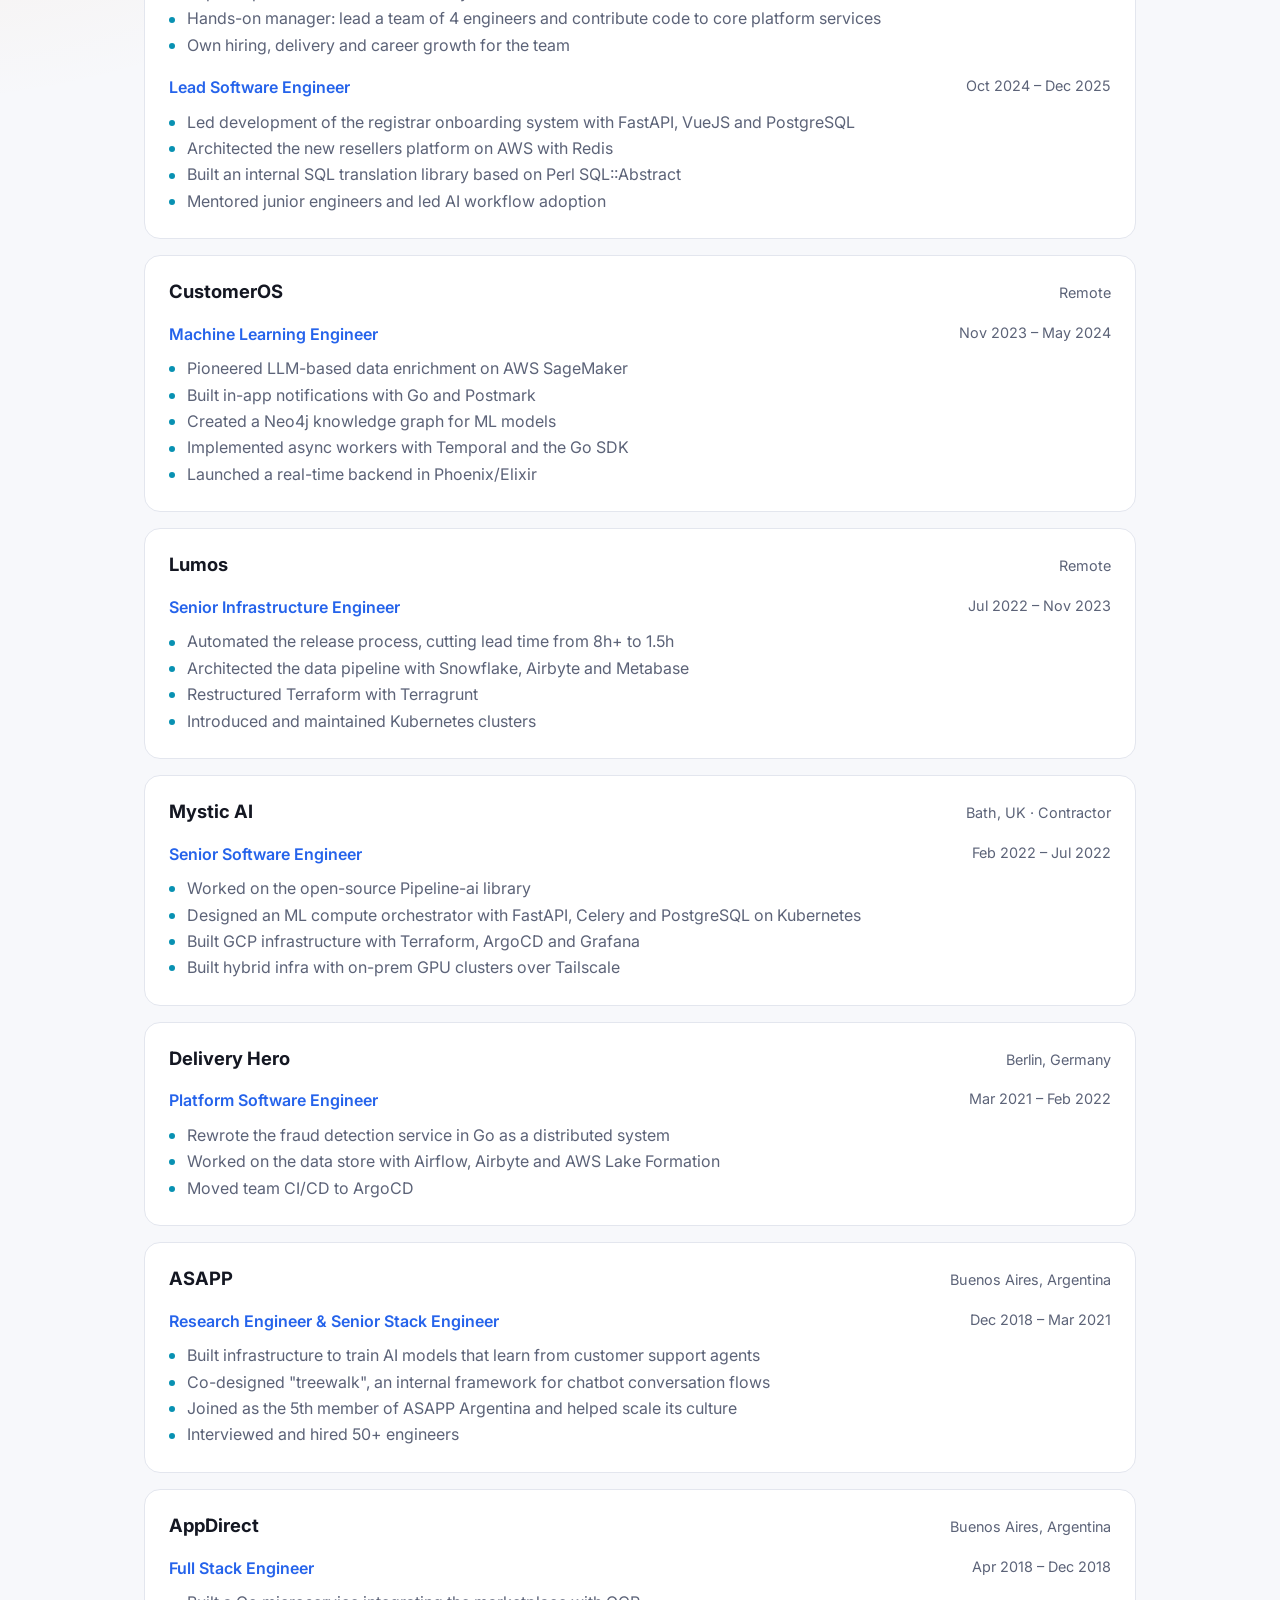
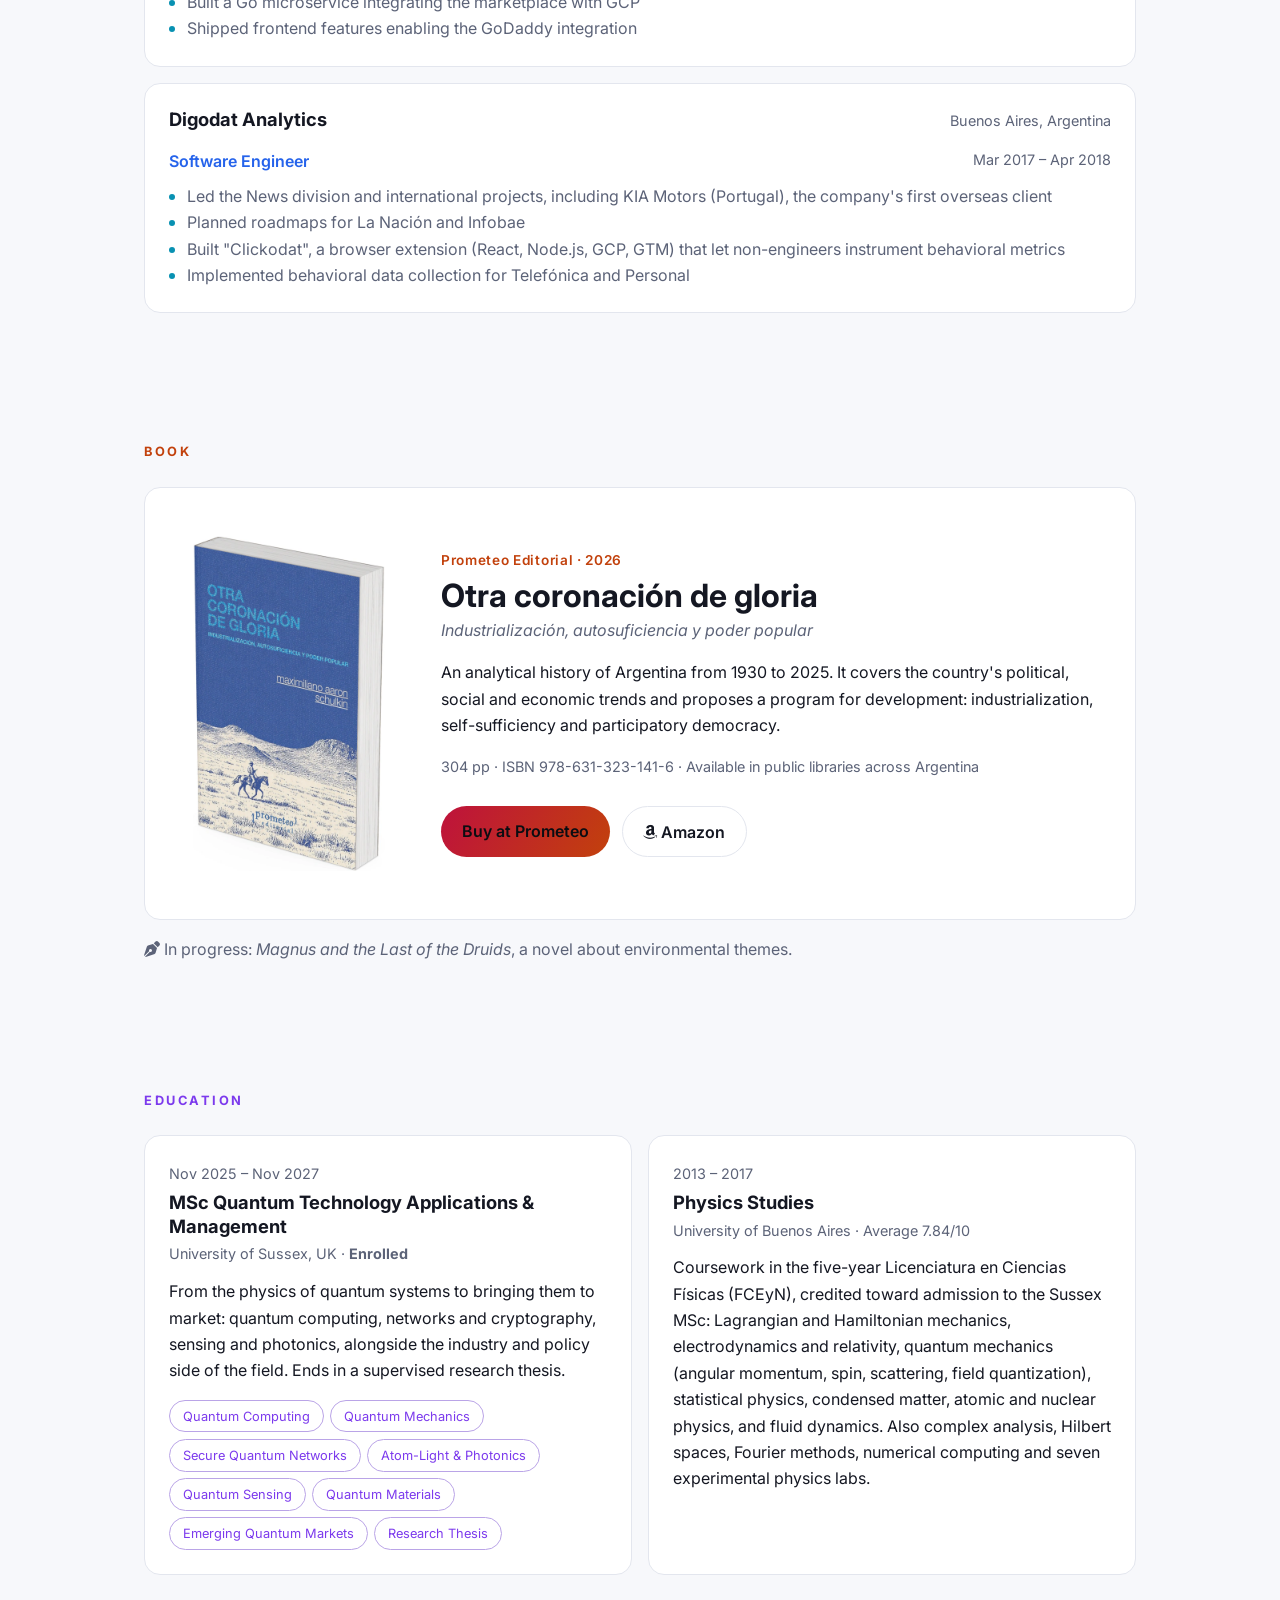
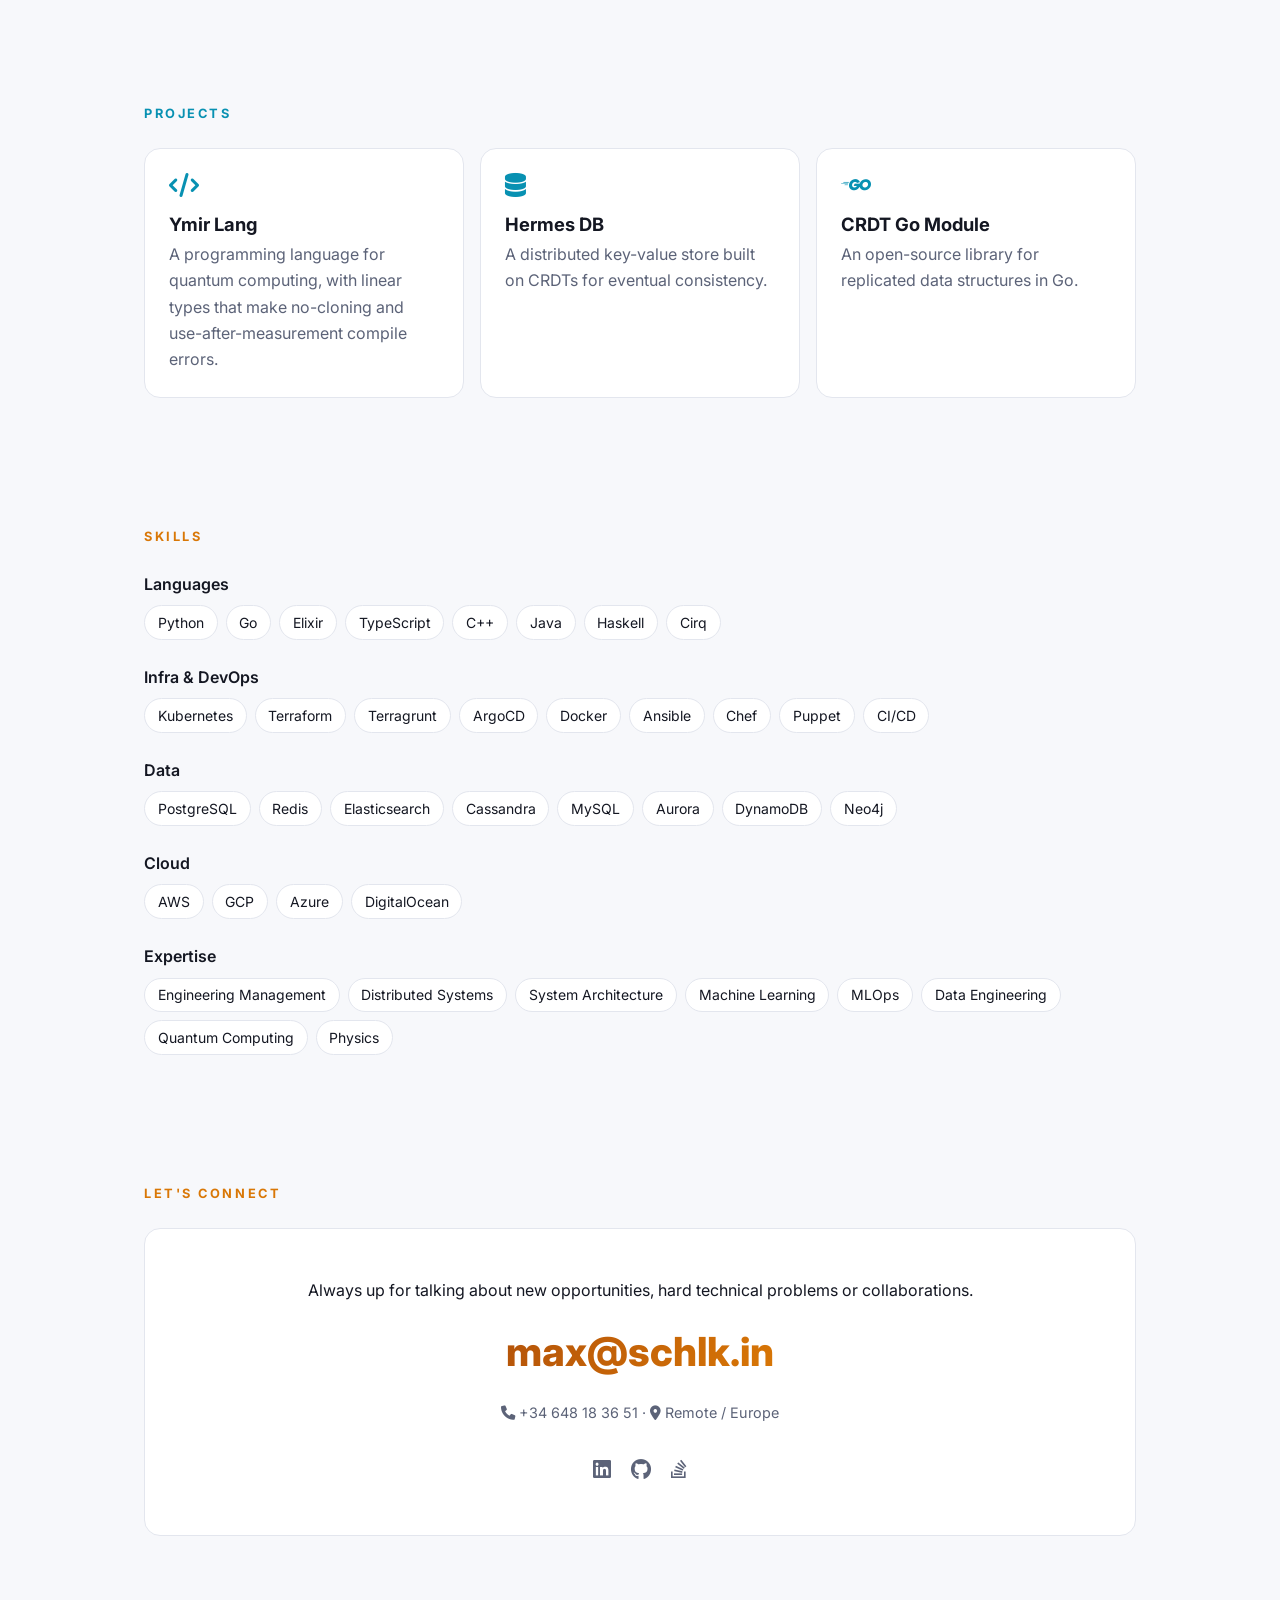
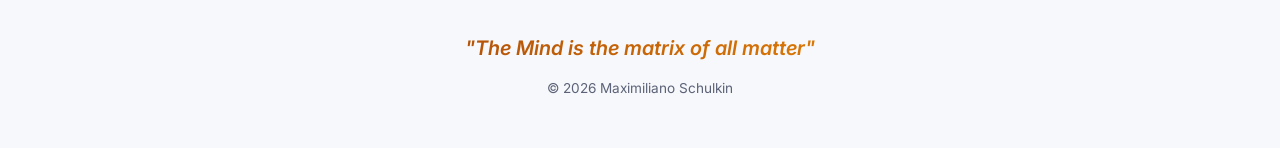
==== commit 1c249d8b: "Flesh out Sussex MSc: official programme name, summary, module tags Co-Authored-By: Claude Opus 5.5 " ====
--- a/index.html
+++ b/index.html
@@ -38,7 +38,7 @@
             <h1>Maximiliano <span class="grad">Schulkin</span></h1>
             <p class="lead">
                 10+ years building scalable systems, leading teams and shipping ML. Studying a Master's in
-                Quantum Computing at the University of Sussex. Author of
+                Quantum Technology at the University of Sussex. Author of
                 <a href="#book"><em>Otra coronación de gloria</em></a> (Prometeo, 2026).
             </p>
             <div class="actions">
@@ -64,7 +64,7 @@
                         behind the domains industry. Before managing, I spent over a decade hands-on across machine
                         learning, infrastructure and full-stack work at ASAPP, Delivery Hero, Mystic AI and others.</p>
                     <p>I started out studying physics at the University of Buenos Aires, and I'm now doing a
-                        Master's in Quantum Computing at the University of Sussex.</p>
+                        Master's in Quantum Technology at the University of Sussex.</p>
                     <p>I also write. My book on Argentina's political and economic history is out with Prometeo
                         Editorial, and I'm working on a novel about environmental themes.</p>
                 </div>
@@ -206,10 +206,16 @@
             <div class="grid two">
                 <div class="card">
                     <time>Nov 2025 – Nov 2027</time>
-                    <h3>MSc Quantum Computing</h3>
+                    <h3>MSc Quantum Technology Applications &amp; Management</h3>
                     <p class="muted">University of Sussex, UK · <strong>Enrolled</strong></p>
-                    <p>Quantum algorithms, quantum machine learning, cryptography and hardware, with a focus on
-                        where quantum computing meets AI.</p>
+                    <p>From the physics of quantum systems to bringing them to market: quantum computing,
+                        networks and cryptography, sensing and photonics, alongside the industry and policy side of
+                        the field. Ends in a supervised research thesis.</p>
+                    <ul class="tags">
+                        <li>Quantum Computing</li><li>Quantum Mechanics</li><li>Secure Quantum Networks</li>
+                        <li>Atom-Light &amp; Photonics</li><li>Quantum Sensing</li><li>Quantum Materials</li>
+                        <li>Emerging Quantum Markets</li><li>Research Thesis</li>
+                    </ul>
                 </div>
                 <div class="card">
                     <time>2013 – 2017</time>
--- a/styles.css
+++ b/styles.css
@@ -159,7 +159,7 @@
 .skills { display: flex; flex-wrap: wrap; gap: .5rem; }
 .skills dt { flex-basis: 100%; font-weight: 600; margin-top: 1rem; }
 .skills dt:first-child { margin-top: 0; }
-.skills dd {
+.skills dd, .tags li {
     padding: .3rem .8rem; border-radius: 99px; font-size: .875rem;
     background: var(--surface); border: 1px solid var(--border);
 }
@@ -196,3 +196,5 @@
 }
 
 .quote { display: block; width: fit-content; margin: 0 auto .75rem; font-size: 1.25rem; font-weight: 600; }
+.tags { display: flex; flex-wrap: wrap; gap: .4rem; margin-top: 1rem; }
+.tags li { font-size: .8rem; color: var(--accent-2); border-color: color-mix(in srgb, var(--accent) 35%, var(--border)); }
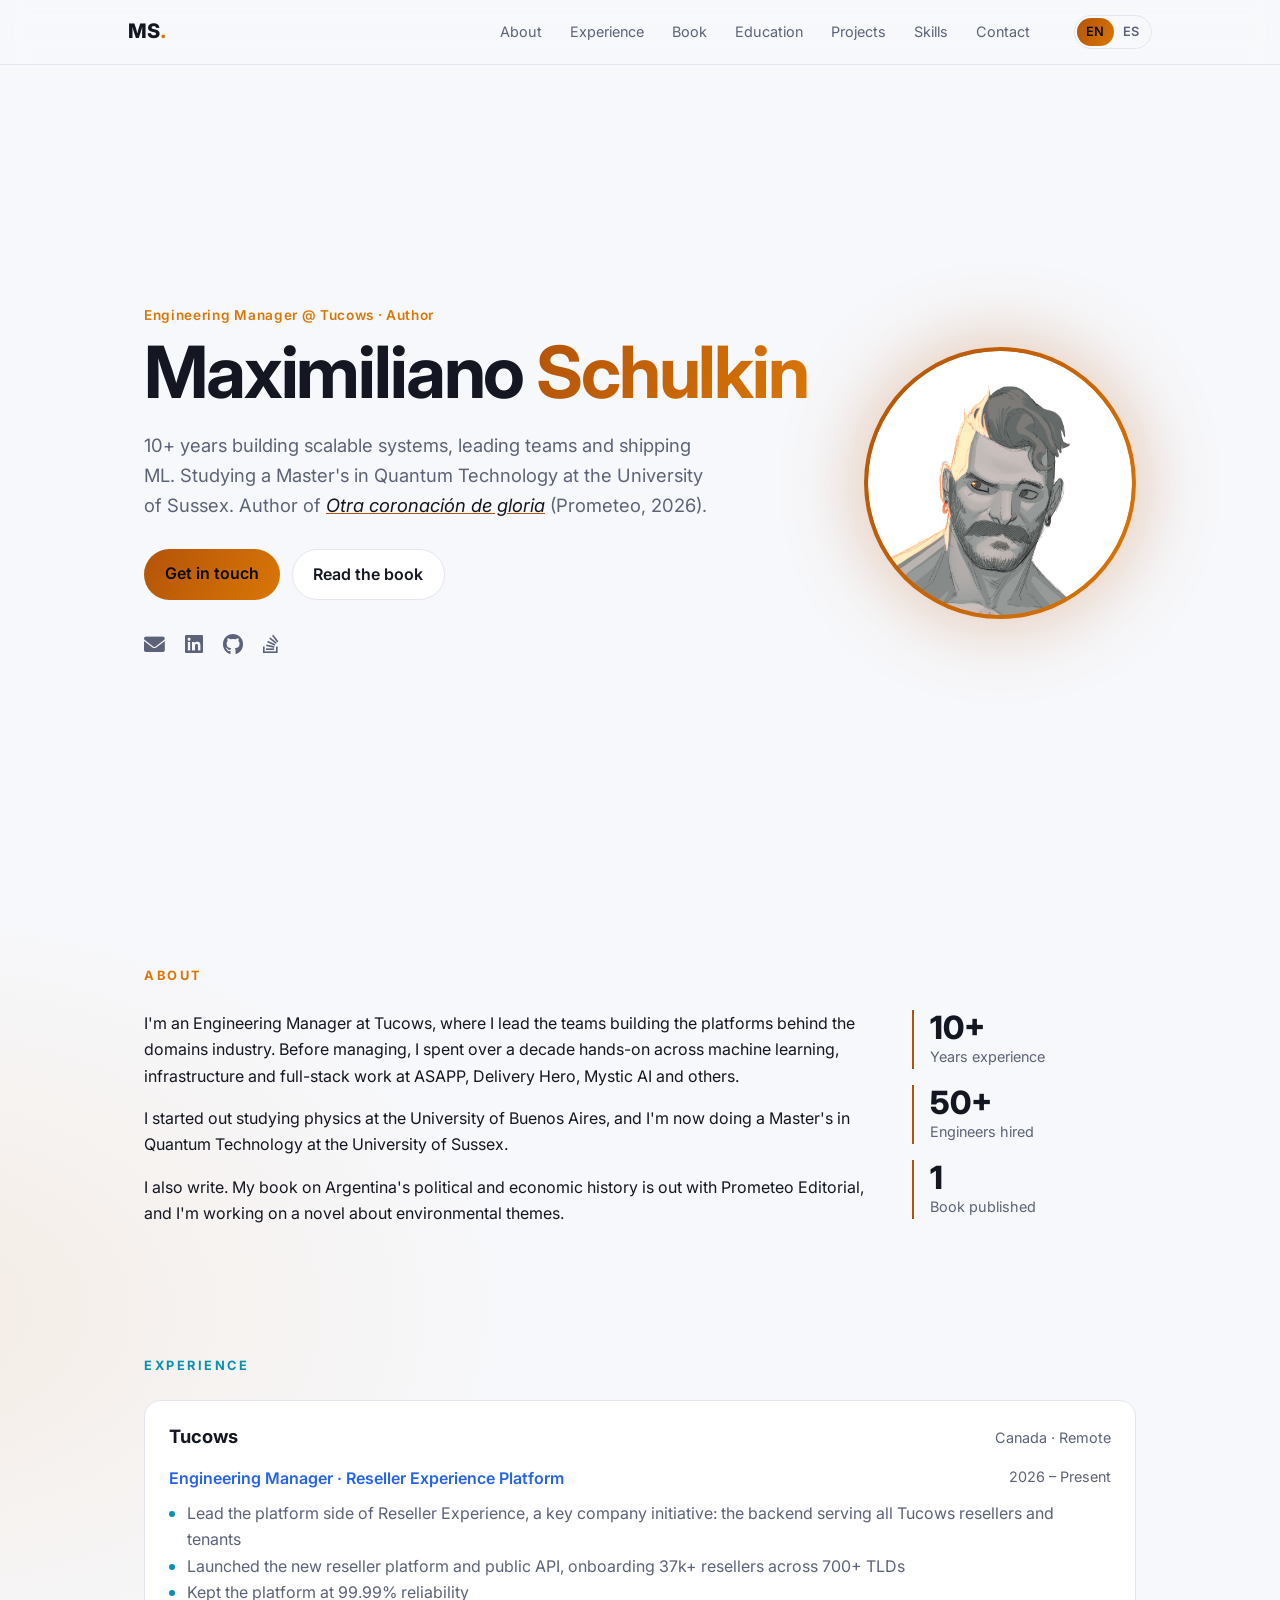
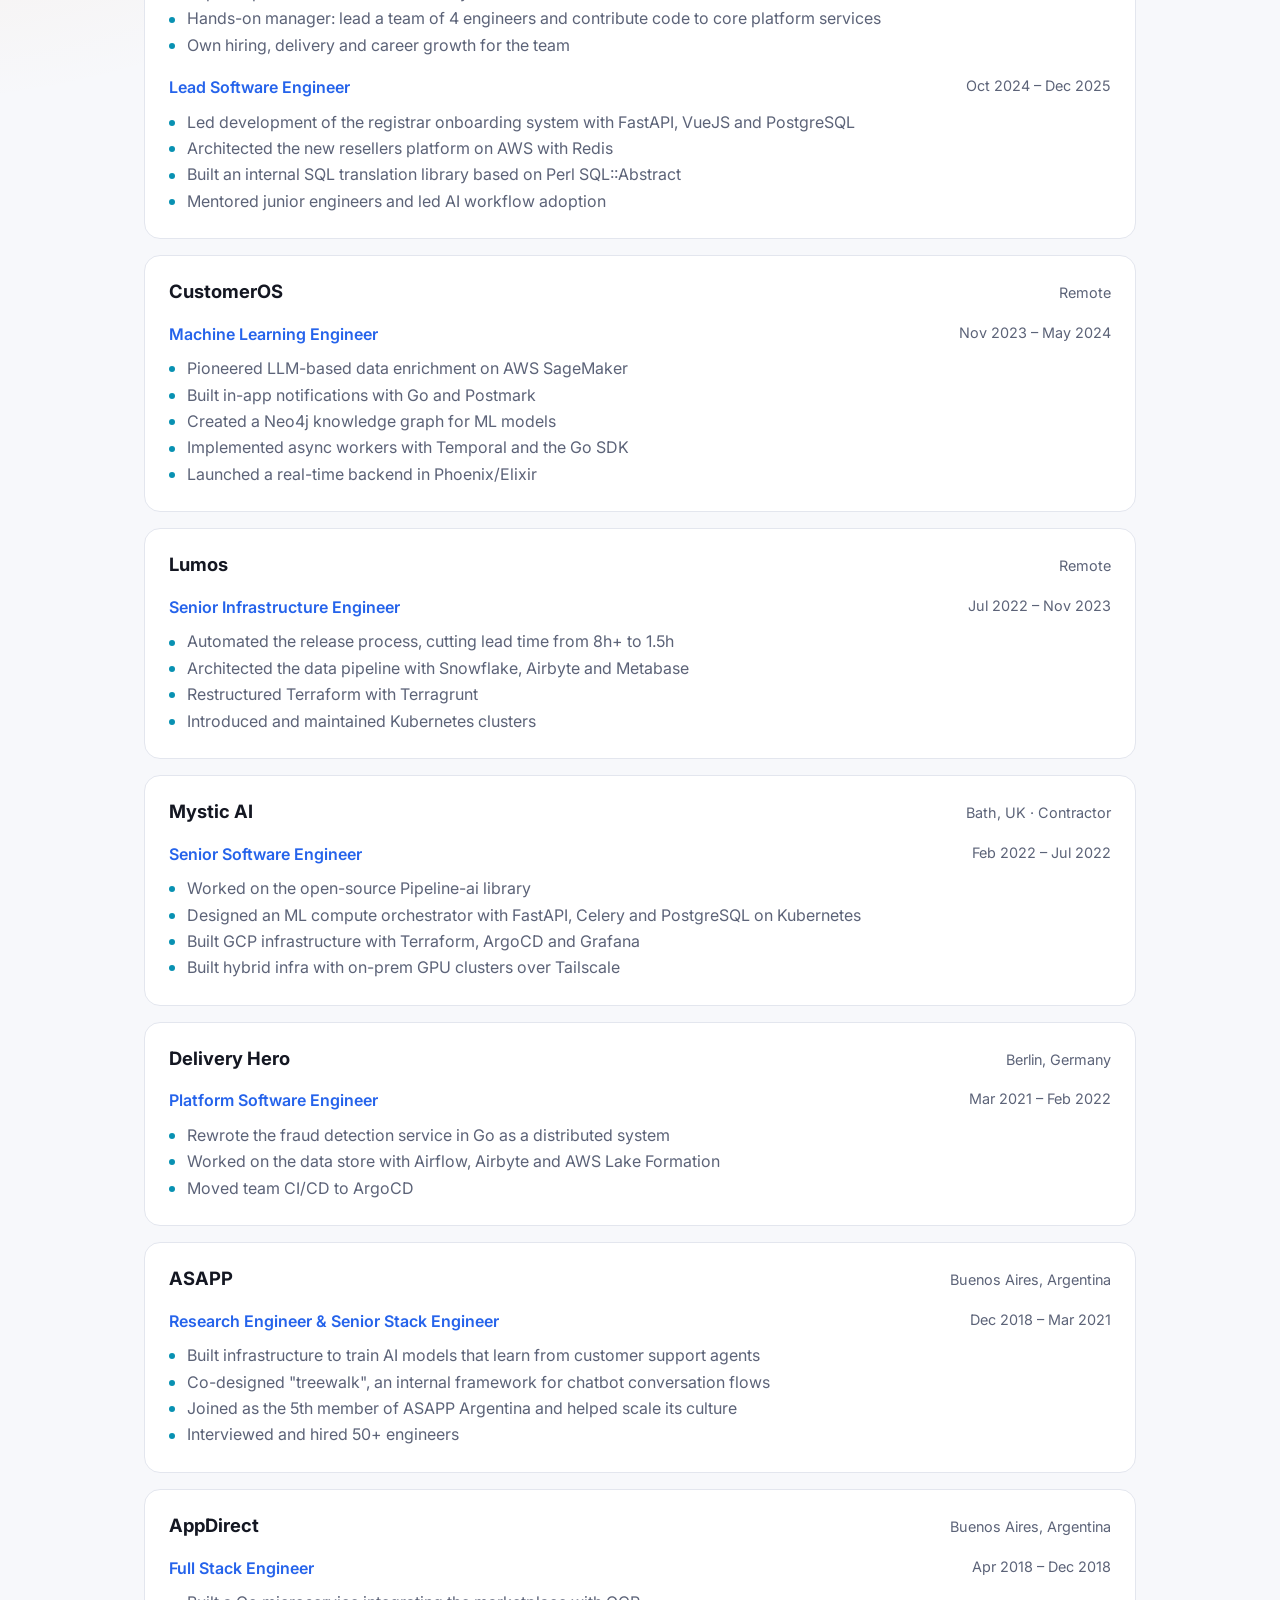
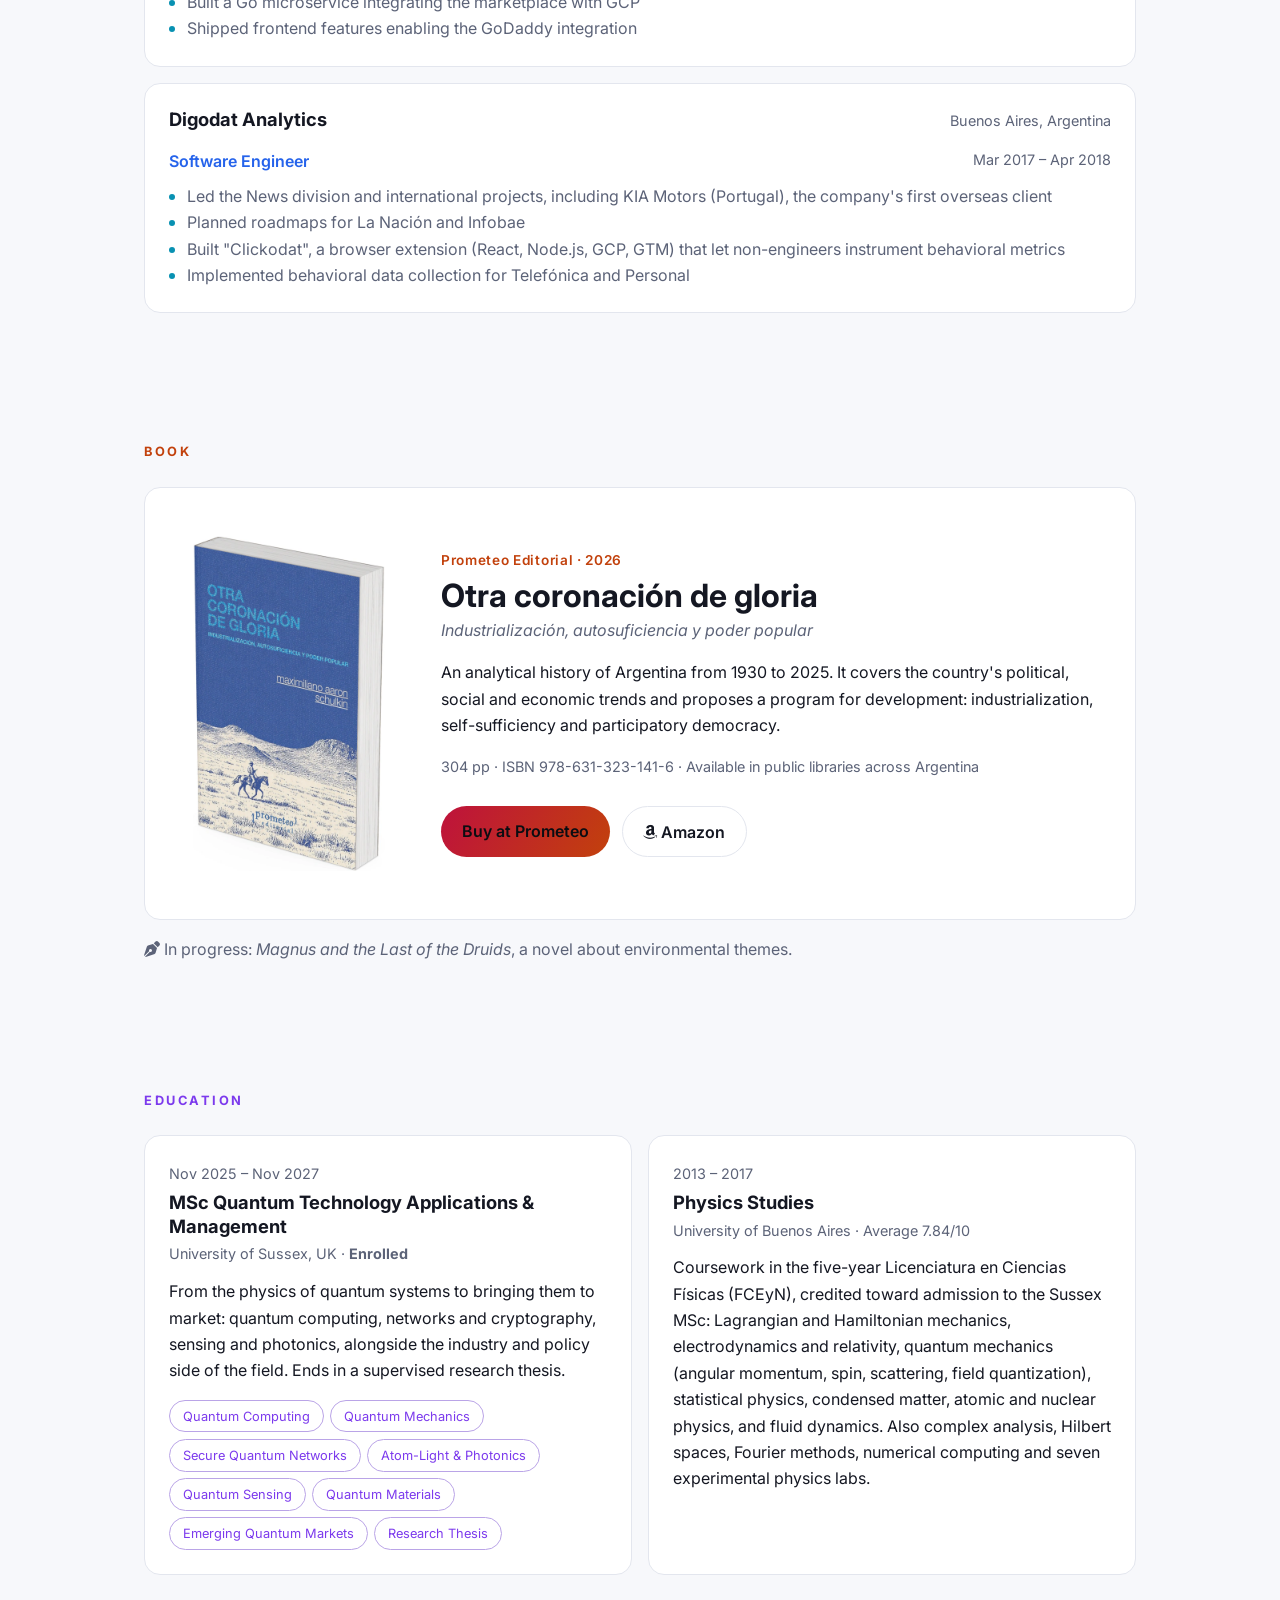
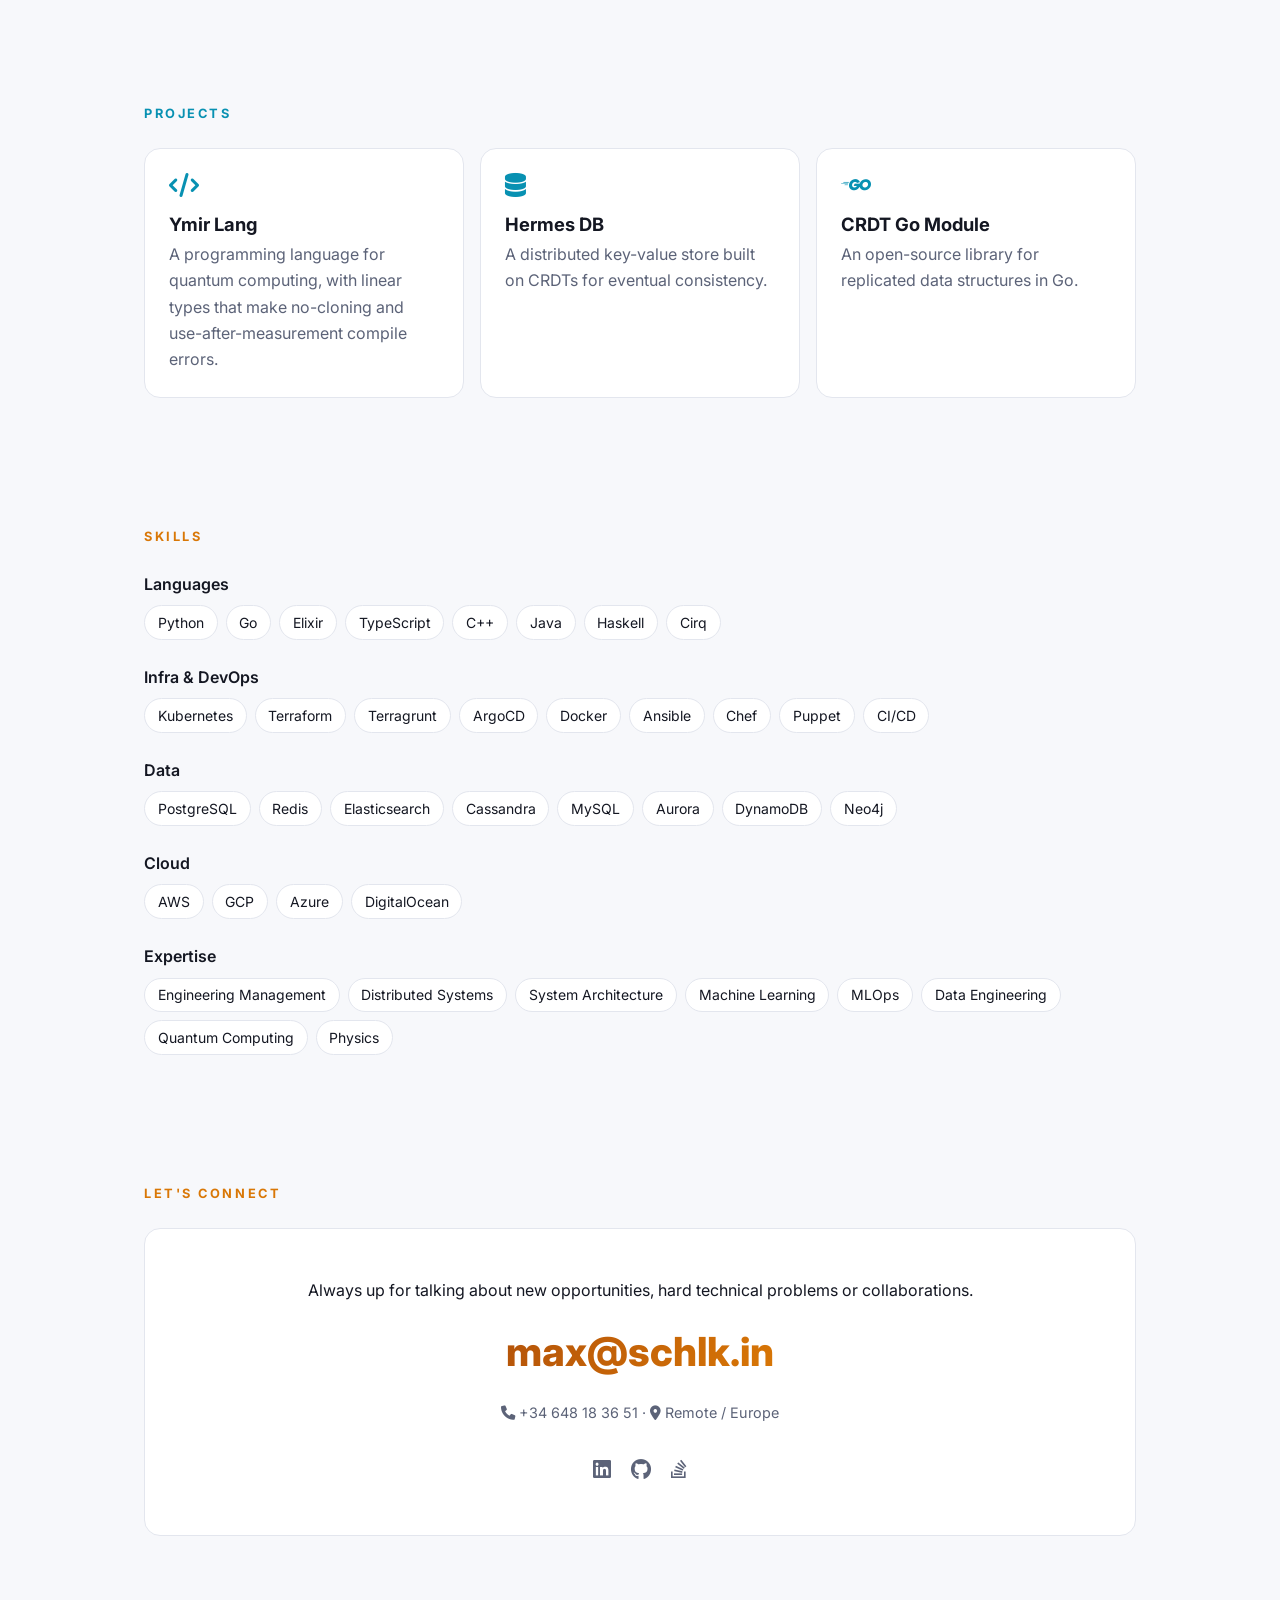
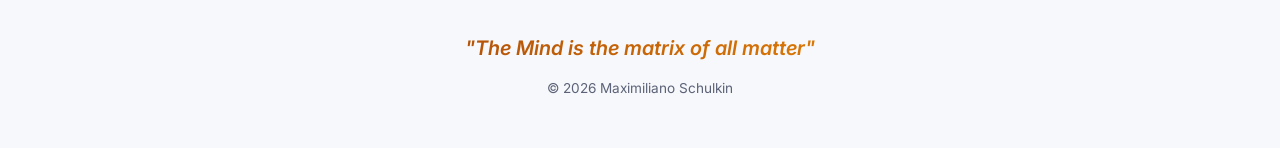
==== commit 98d40415: "Add Spanish version with EN/ES switch Co-Authored-By: Claude Opus 5.5 <noreply@anthropic.com>" ====
--- a/index.html
+++ b/index.html
@@ -16,6 +16,7 @@
     <link href="https://fonts.googleapis.com/css2?family=Inter:wght@400;500;600;700;800&display=swap" rel="stylesheet">
     <link rel="stylesheet" href="https://cdnjs.cloudflare.com/ajax/libs/font-awesome/6.0.0/css/all.min.css">
     <link rel="stylesheet" href="styles.css">
+    <link rel="alternate" hreflang="es" href="https://schlk.in/es/">
 </head>
 
 <body>
@@ -30,6 +31,7 @@
             <li><a href="#skills">Skills</a></li>
             <li><a href="#contact">Contact</a></li>
         </ul>
+        <div class="lang"><a aria-current="page">EN</a><a href="es/" hreflang="es" lang="es">ES</a></div>
     </nav>
 
     <header id="top" class="hero">
--- a/styles.css
+++ b/styles.css
@@ -198,3 +198,10 @@
 .quote { display: block; width: fit-content; margin: 0 auto .75rem; font-size: 1.25rem; font-weight: 600; }
 .tags { display: flex; flex-wrap: wrap; gap: .4rem; margin-top: 1rem; }
 .tags li { font-size: .8rem; color: var(--accent-2); border-color: color-mix(in srgb, var(--accent) 35%, var(--border)); }
+
+/* Language switch */
+.lang { display: flex; border: 1px solid var(--border); border-radius: 99px; padding: 2px; font-size: .8rem; font-weight: 600; }
+.lang a { padding: .2rem .6rem; border-radius: 99px; text-decoration: none; color: var(--muted); }
+.lang a[href]:hover { color: var(--text); }
+.lang a[aria-current] { background: var(--grad); color: #0b0d12; }
+@media (max-width: 720px) { .lang { position: absolute; top: .6rem; right: 1rem; } }
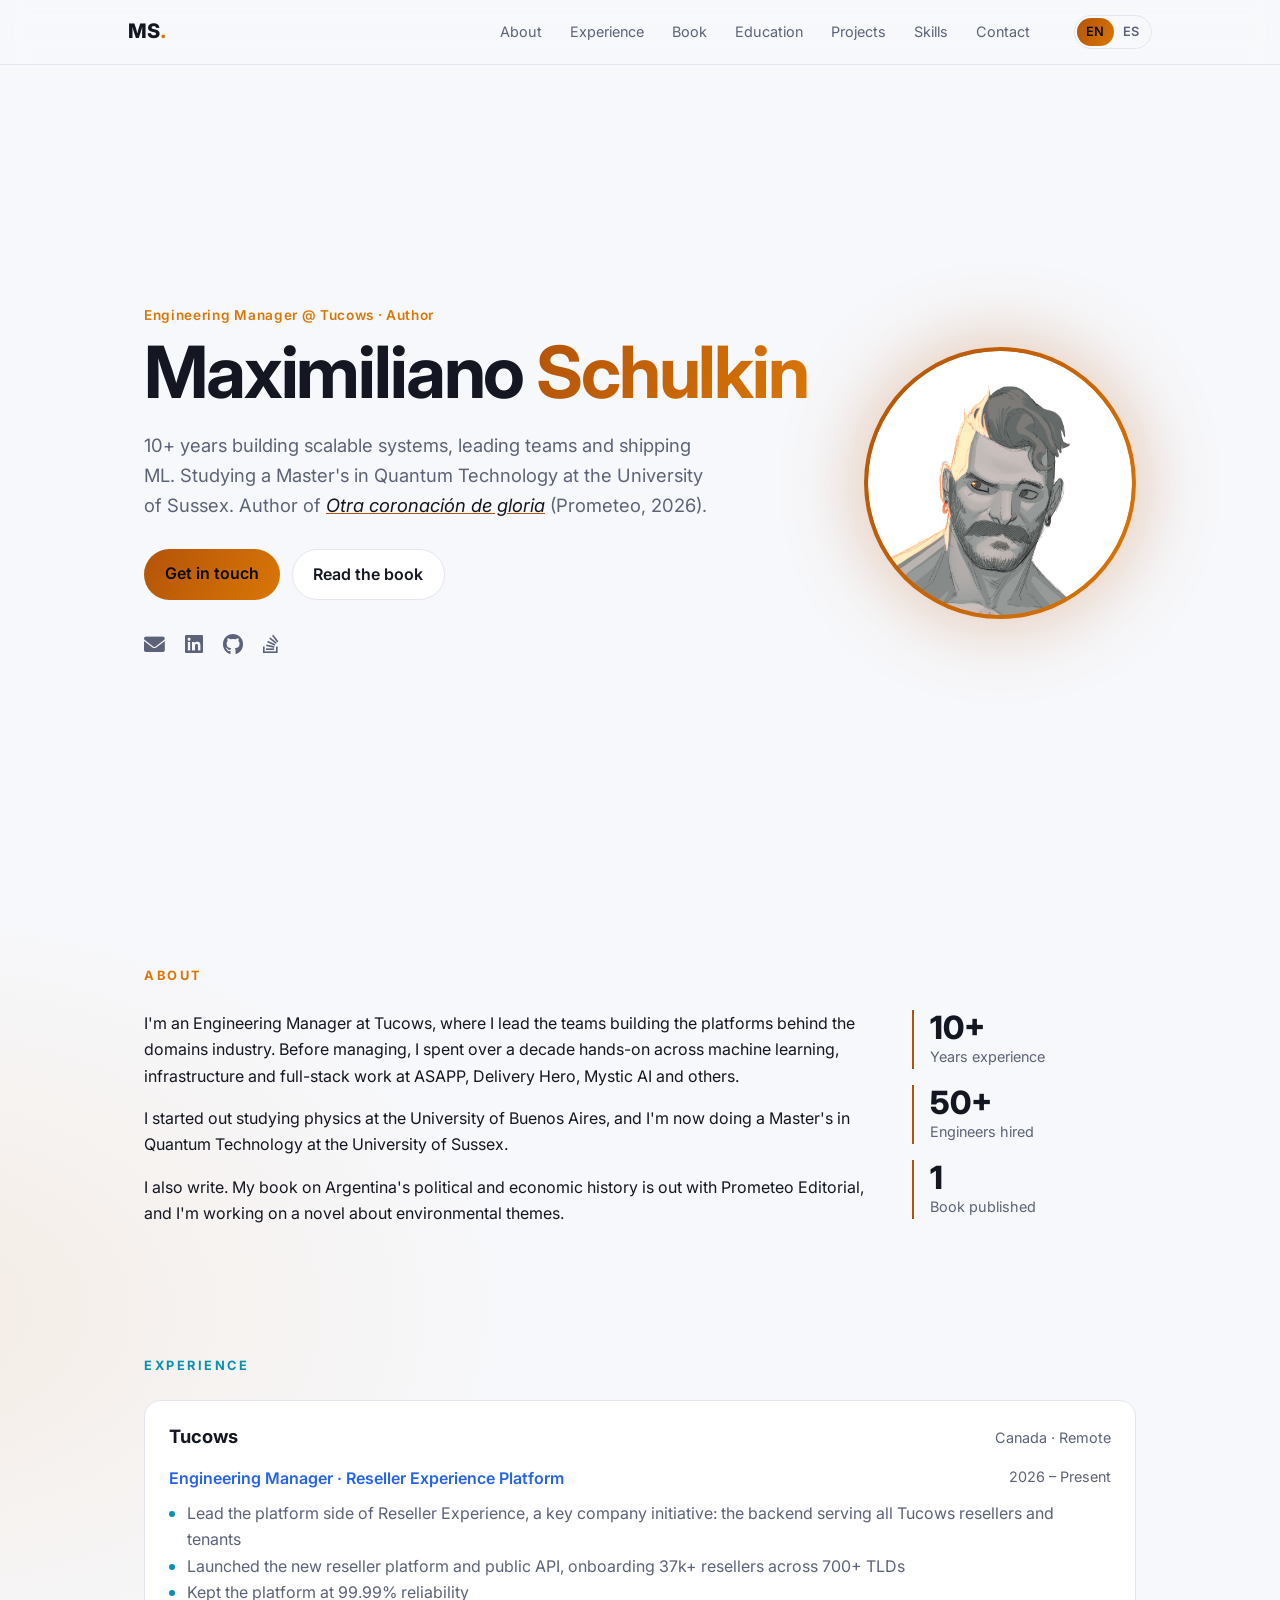
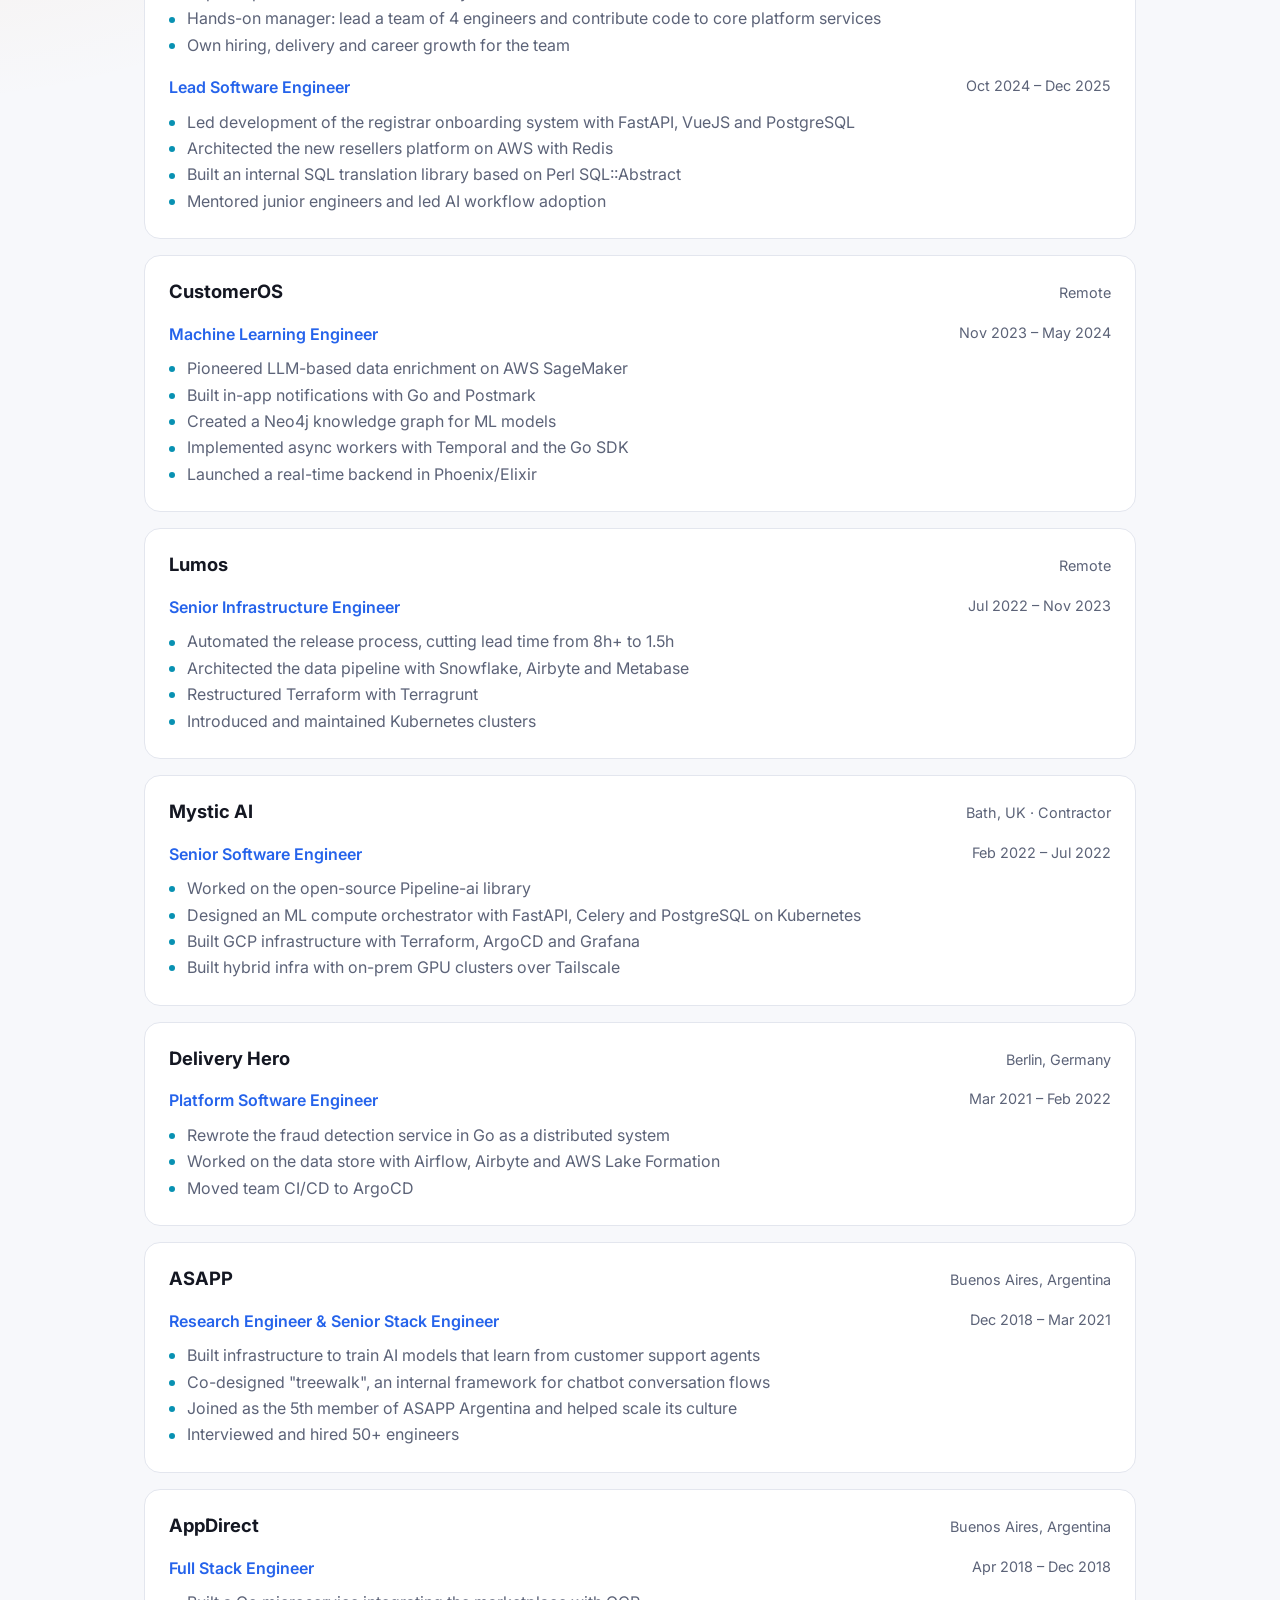
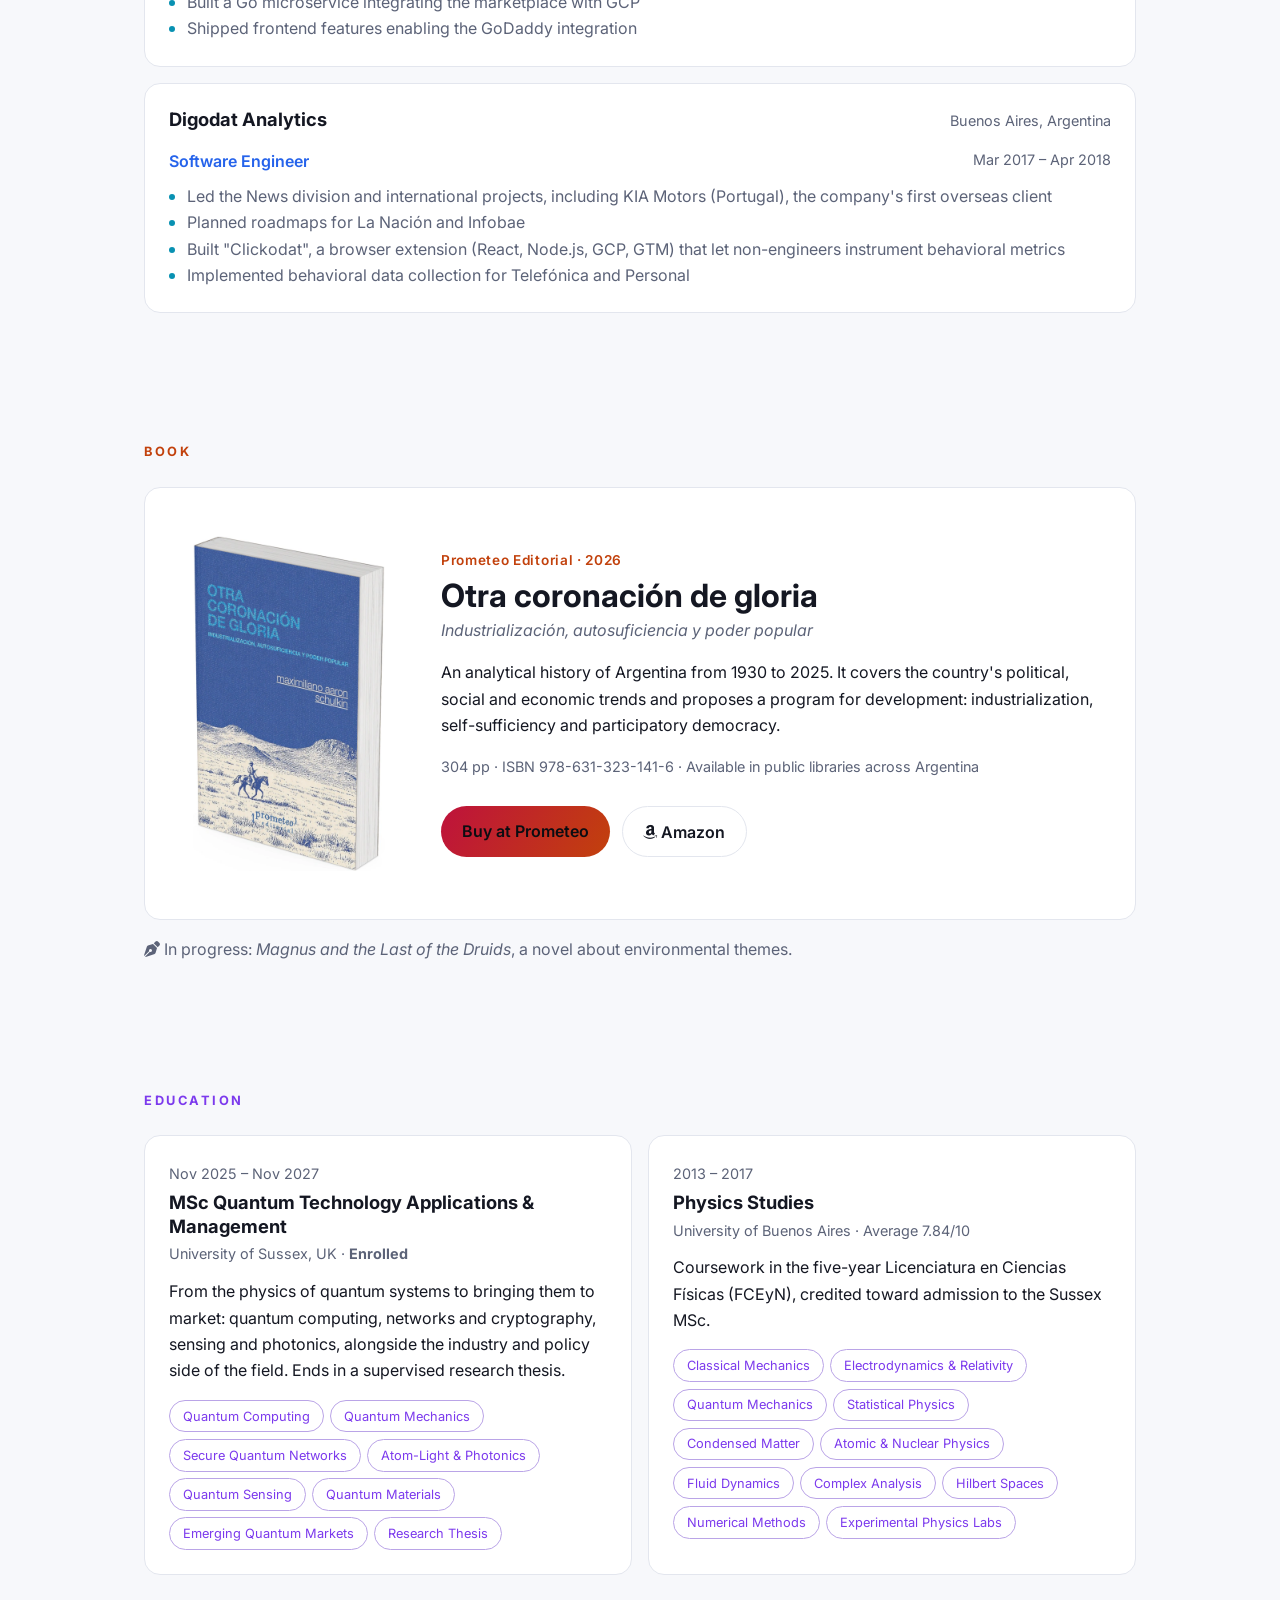
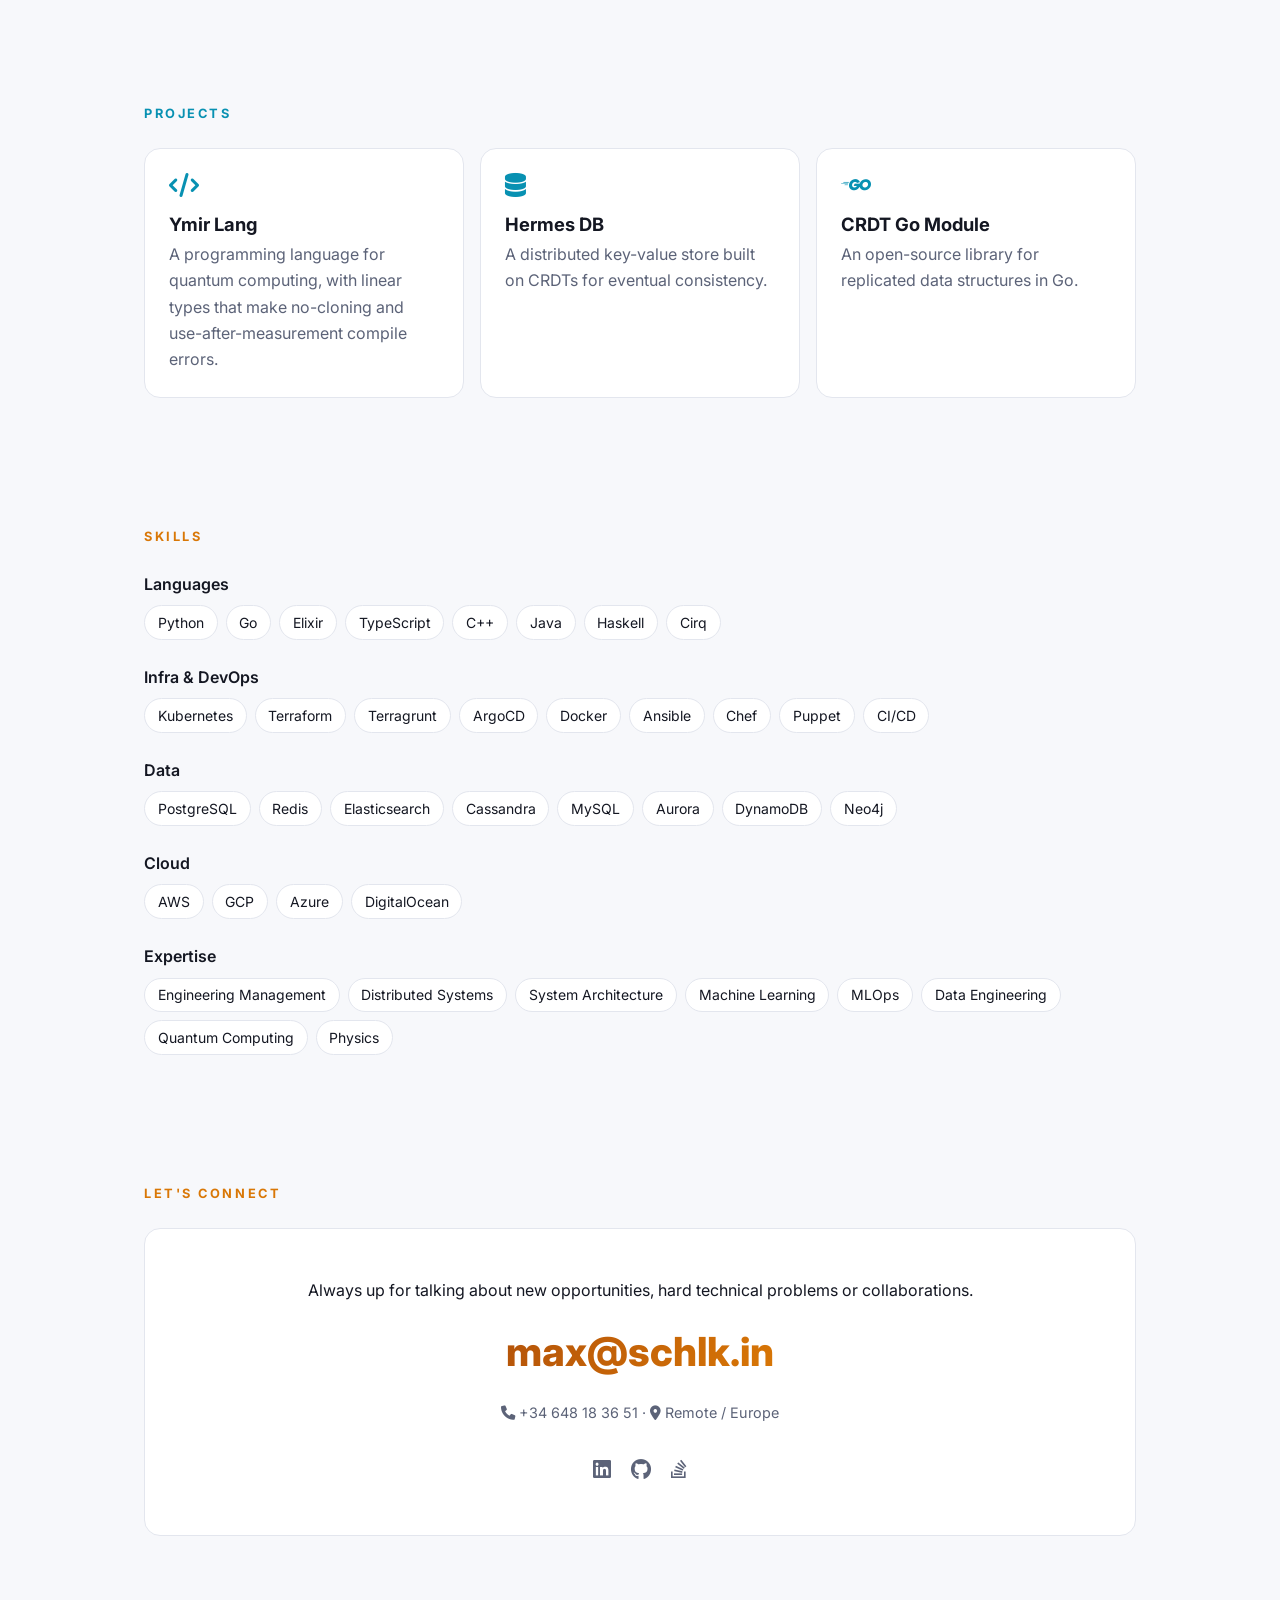
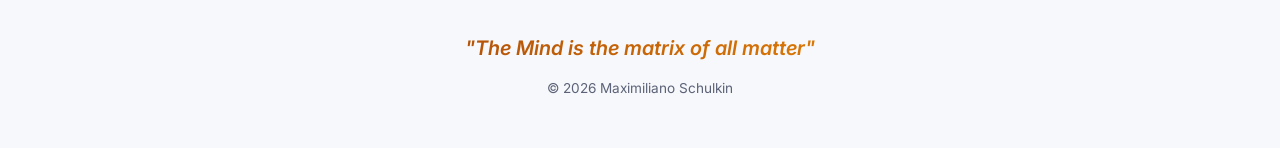
==== commit 42175909: "Physics studies: topic tags in EN and ES Co-Authored-By: Claude Opus 5.5 <noreply@anthropic.com>" ====
--- a/index.html
+++ b/index.html
@@ -224,11 +224,13 @@
                     <h3>Physics Studies</h3>
                     <p class="muted">University of Buenos Aires · Average 7.84/10</p>
                     <p>Coursework in the five-year Licenciatura en Ciencias Físicas (FCEyN), credited toward
-                        admission to the Sussex MSc: Lagrangian and Hamiltonian mechanics,
-                        electrodynamics and relativity, quantum mechanics (angular momentum, spin, scattering,
-                        field quantization), statistical physics, condensed matter, atomic and nuclear physics, and
-                        fluid dynamics. Also complex analysis, Hilbert spaces, Fourier methods, numerical computing
-                        and seven experimental physics labs.</p>
+                        admission to the Sussex MSc.</p>
+                    <ul class="tags">
+                        <li>Classical Mechanics</li><li>Electrodynamics &amp; Relativity</li><li>Quantum Mechanics</li>
+                        <li>Statistical Physics</li><li>Condensed Matter</li><li>Atomic &amp; Nuclear Physics</li>
+                        <li>Fluid Dynamics</li><li>Complex Analysis</li><li>Hilbert Spaces</li>
+                        <li>Numerical Methods</li><li>Experimental Physics Labs</li>
+                    </ul>
                 </div>
             </div>
         </section>
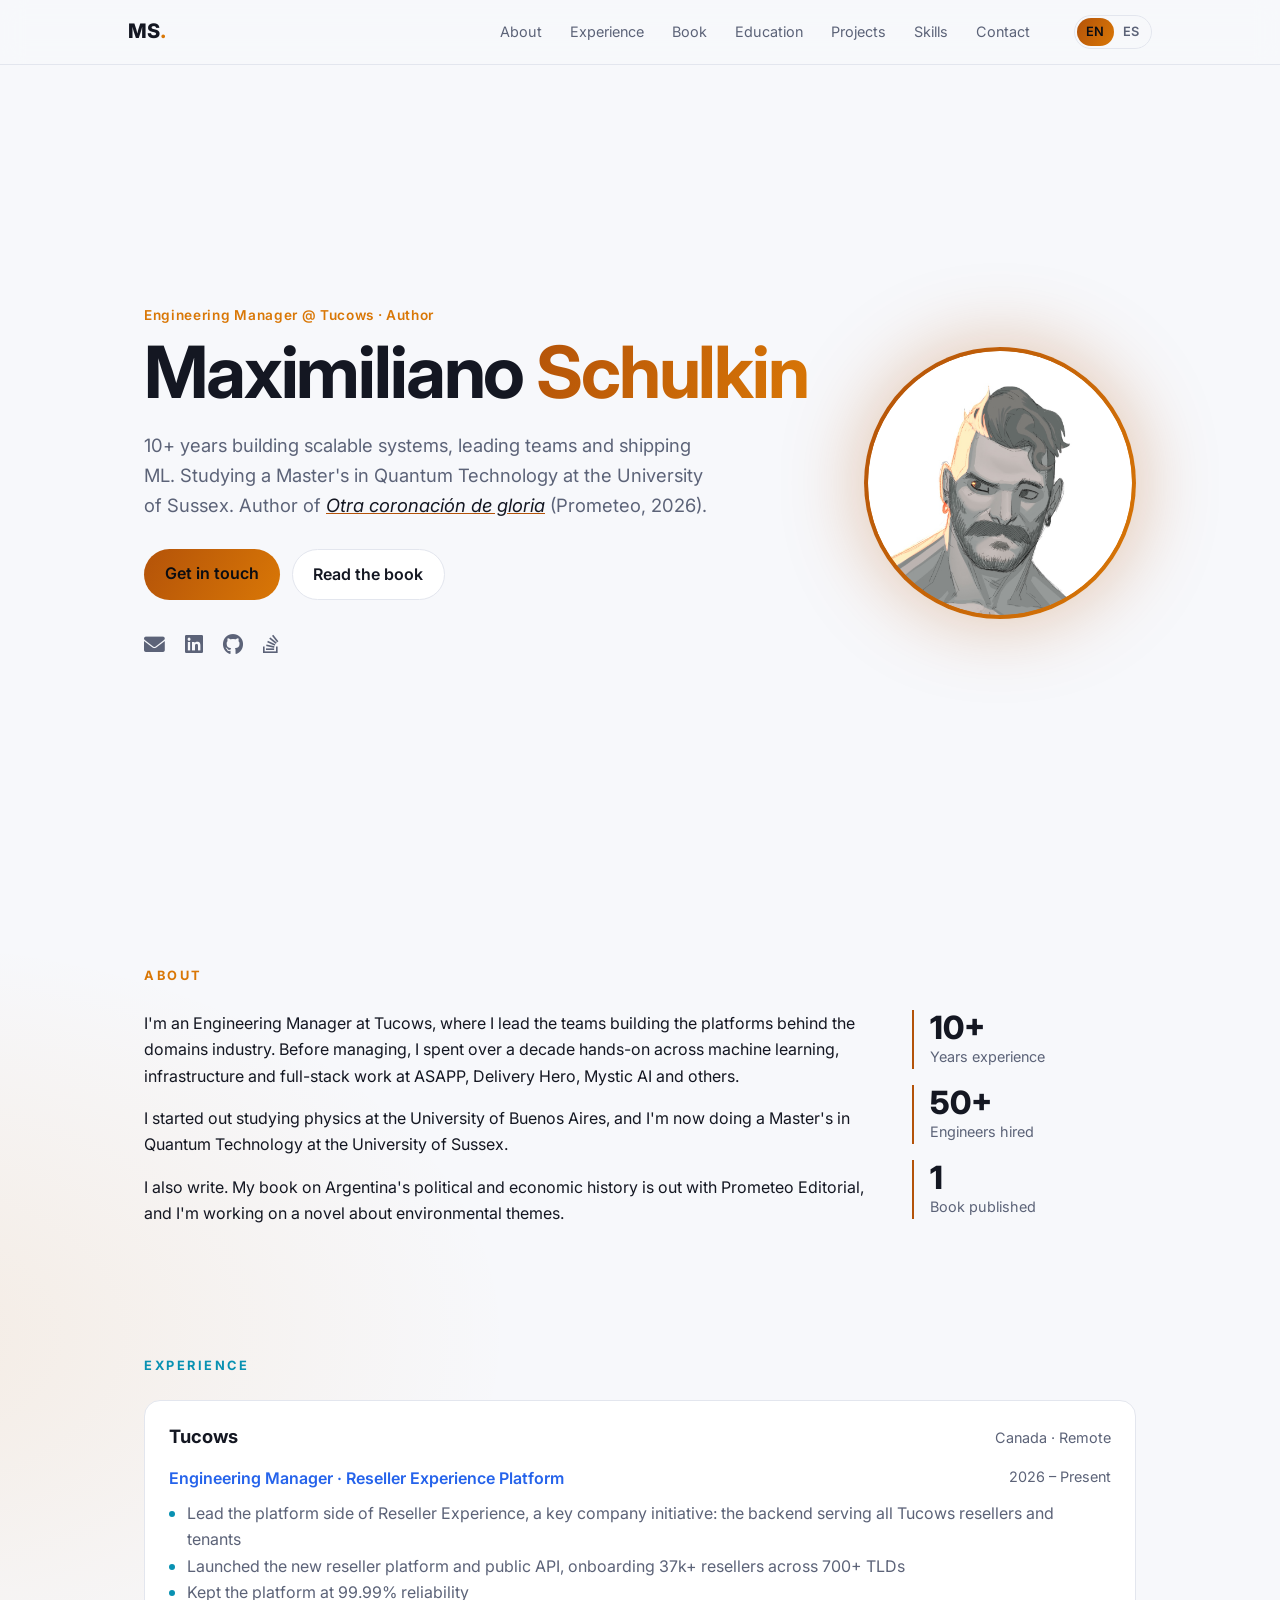
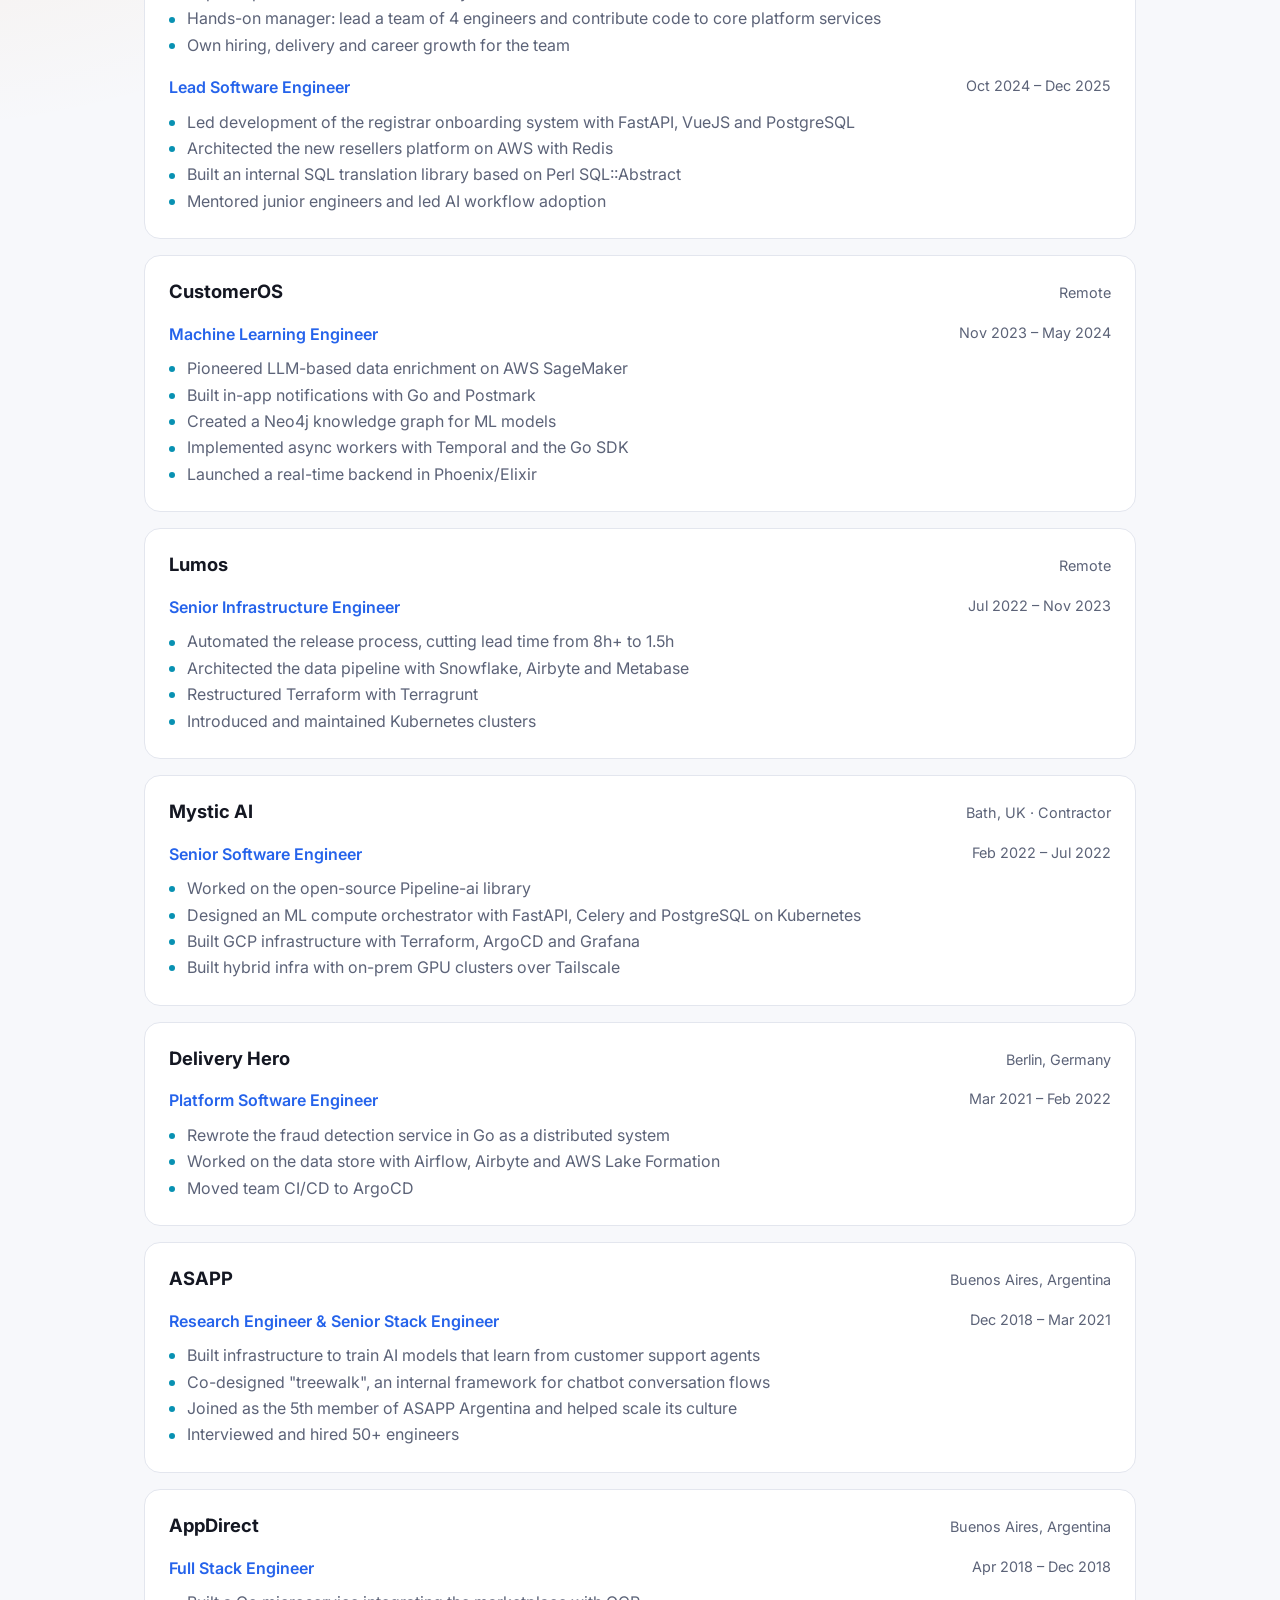
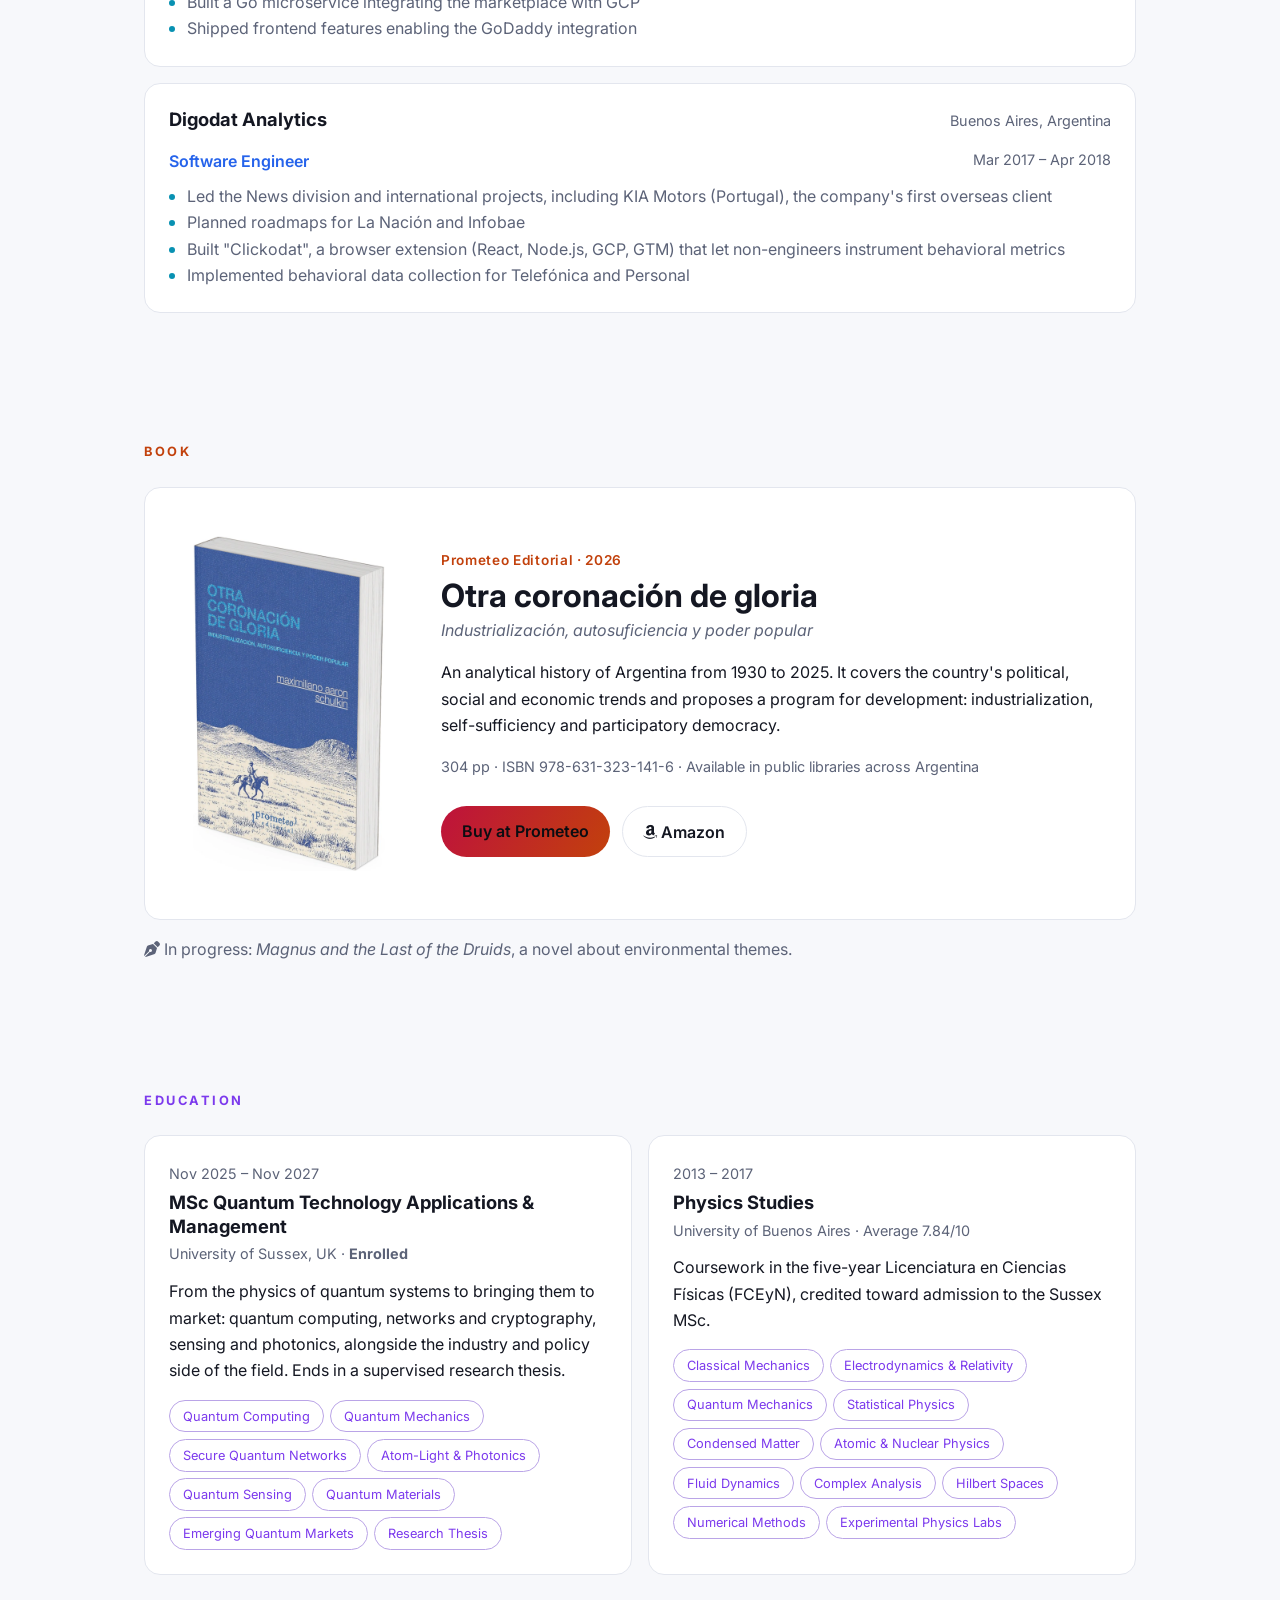
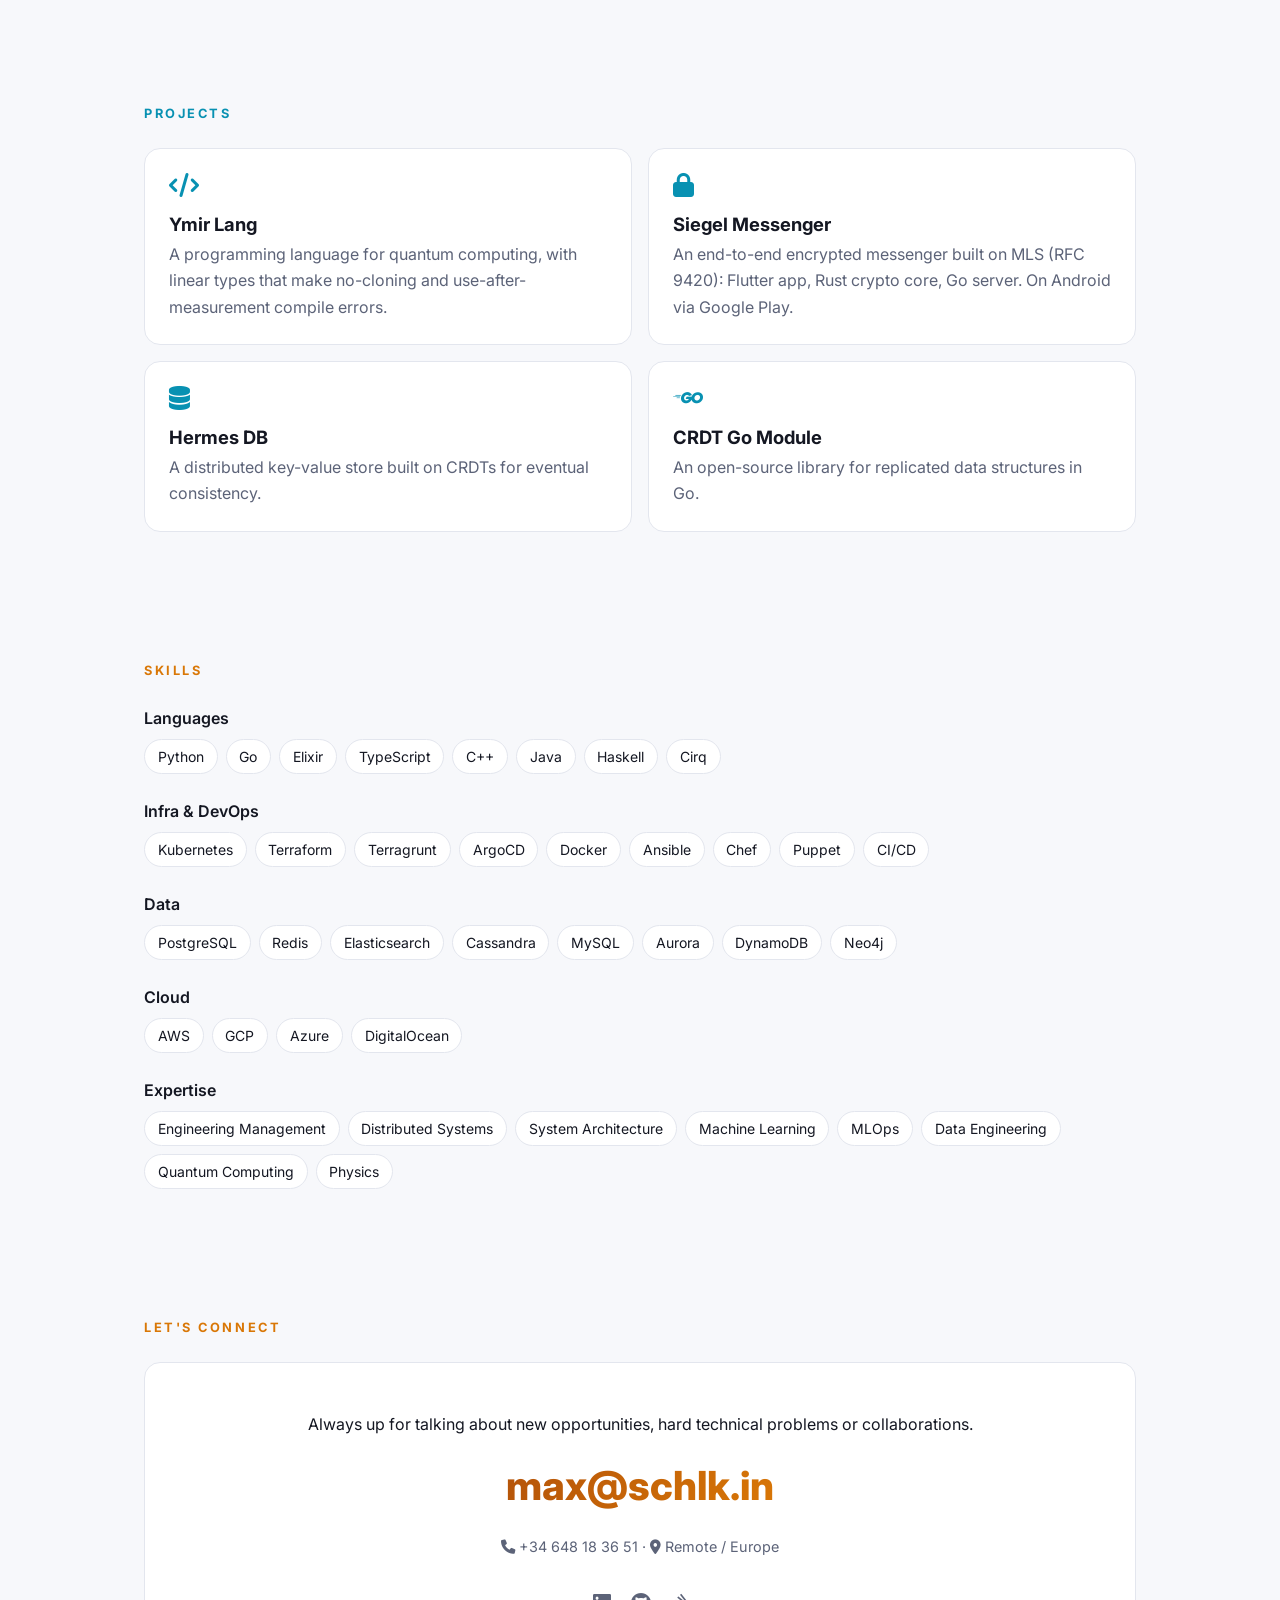
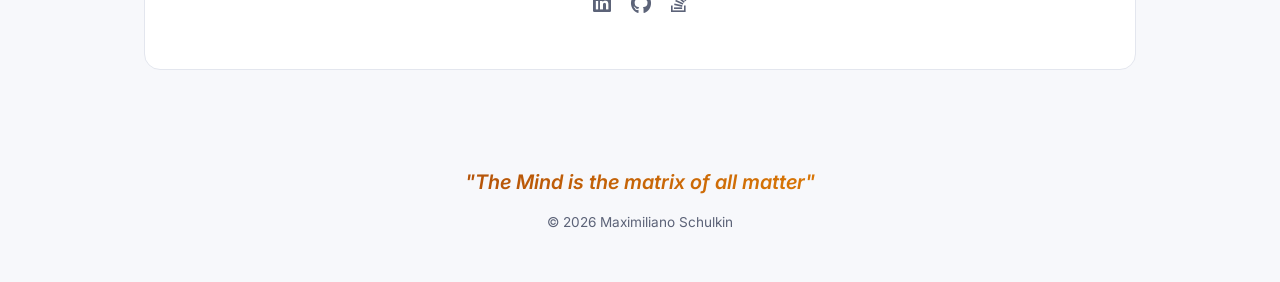
==== commit 4db1832b: "Add Siegel Messenger project, 2x2 projects grid Co-Authored-By: Claude Opus 5.5 <noreply@anthropic.c" ====
--- a/index.html
+++ b/index.html
@@ -237,11 +237,16 @@
 
         <section id="projects">
             <h2>Projects</h2>
-            <div class="grid three">
+            <div class="grid two">
                 <a class="card project" href="https://github.com/bjornaer/ymir" target="_blank" rel="noopener">
                     <i class="fas fa-code"></i>
                     <h3>Ymir Lang</h3>
                     <p>A programming language for quantum computing, with linear types that make no-cloning and use-after-measurement compile errors.</p>
+                </a>
+                <a class="card project" href="https://github.com/bjornaer/siegel-messenger" target="_blank" rel="noopener">
+                    <i class="fas fa-lock"></i>
+                    <h3>Siegel Messenger</h3>
+                    <p>An end-to-end encrypted messenger built on MLS (RFC 9420): Flutter app, Rust crypto core, Go server. On Android via Google Play.</p>
                 </a>
                 <a class="card project" href="https://github.com/bjornaer/hermes" target="_blank" rel="noopener">
                     <i class="fas fa-database"></i>
--- a/styles.css
+++ b/styles.css
@@ -90,8 +90,7 @@
 .card:hover { border-color: color-mix(in srgb, var(--accent) 50%, var(--border)); }
 
 .grid { display: grid; gap: 1rem; }
-.grid.two { grid-template-columns: repeat(auto-fit, minmax(18rem, 1fr)); }
-.grid.three { grid-template-columns: repeat(auto-fit, minmax(16rem, 1fr)); }
+.grid.two { grid-template-columns: repeat(auto-fit, minmax(min(100%, 24rem), 1fr)); }
 
 /* Buttons & socials */
 .actions { display: flex; flex-wrap: wrap; gap: .75rem; margin-top: 1.75rem; }
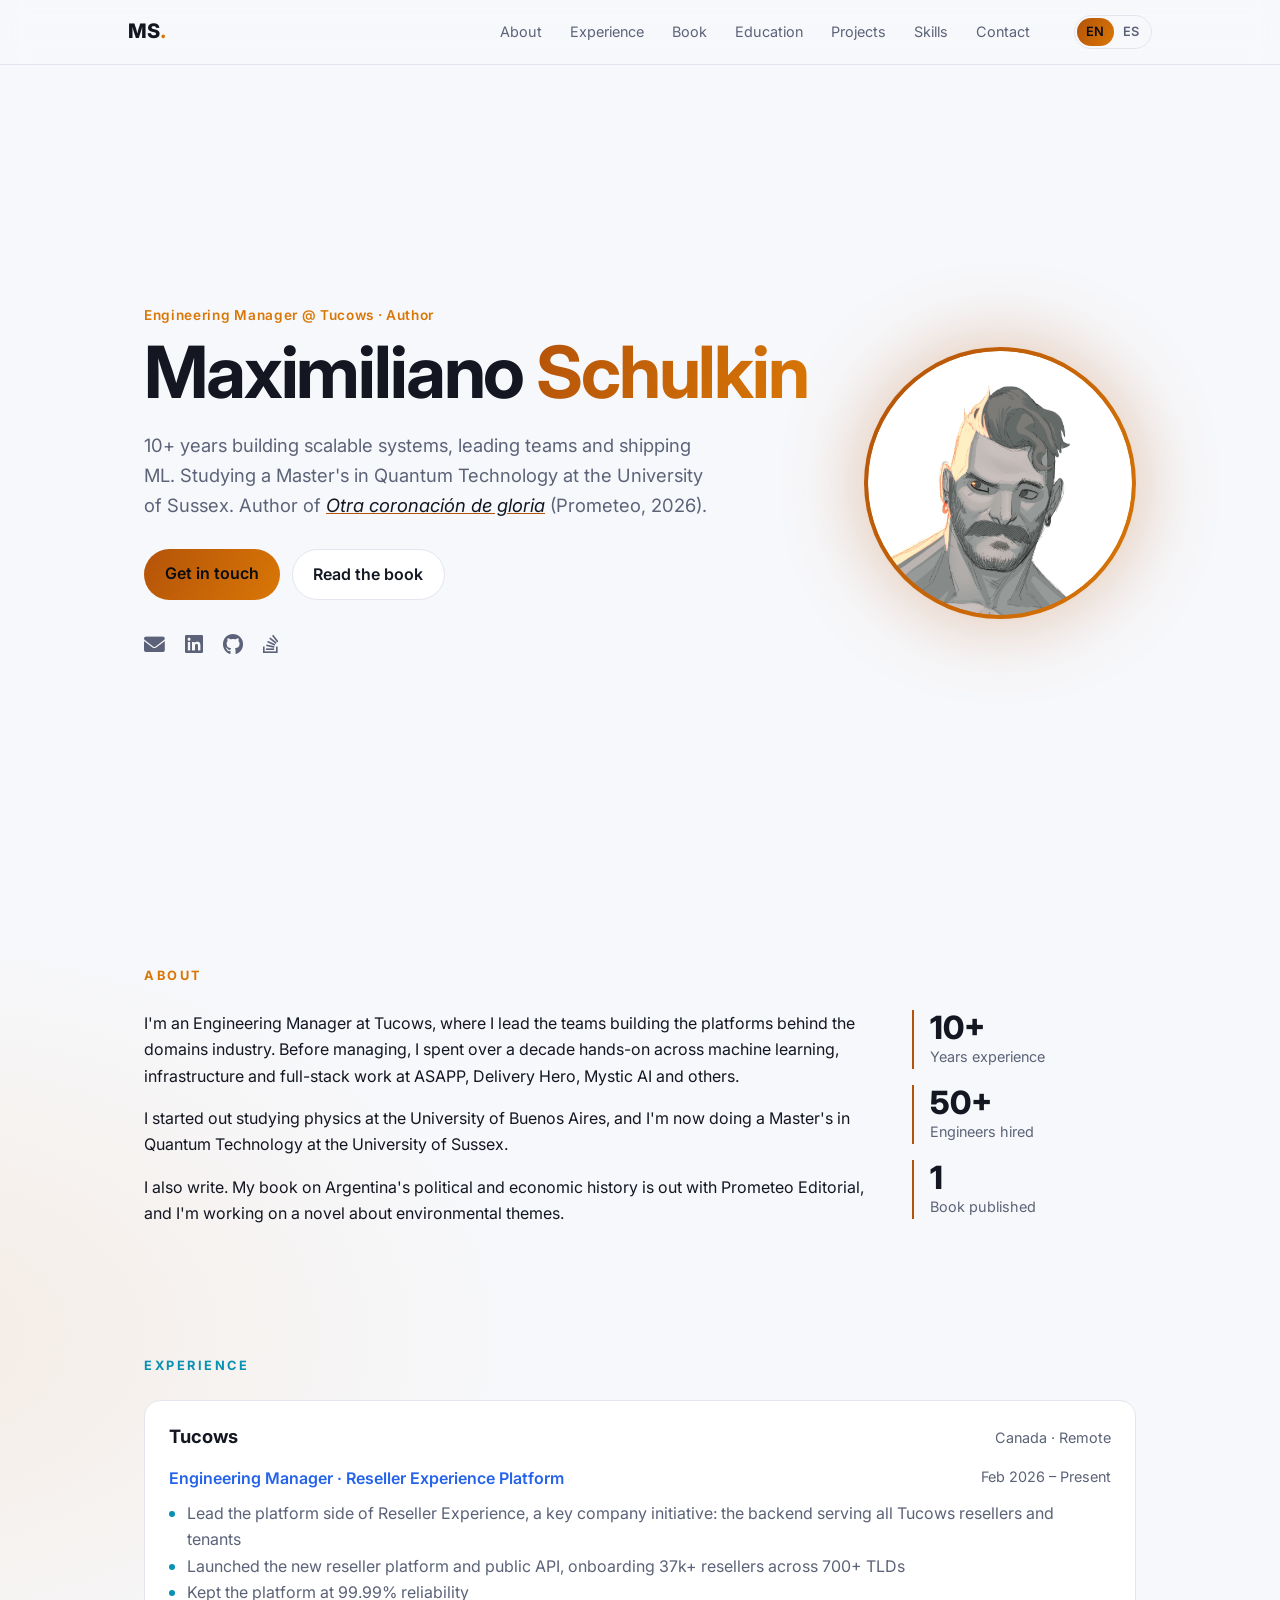
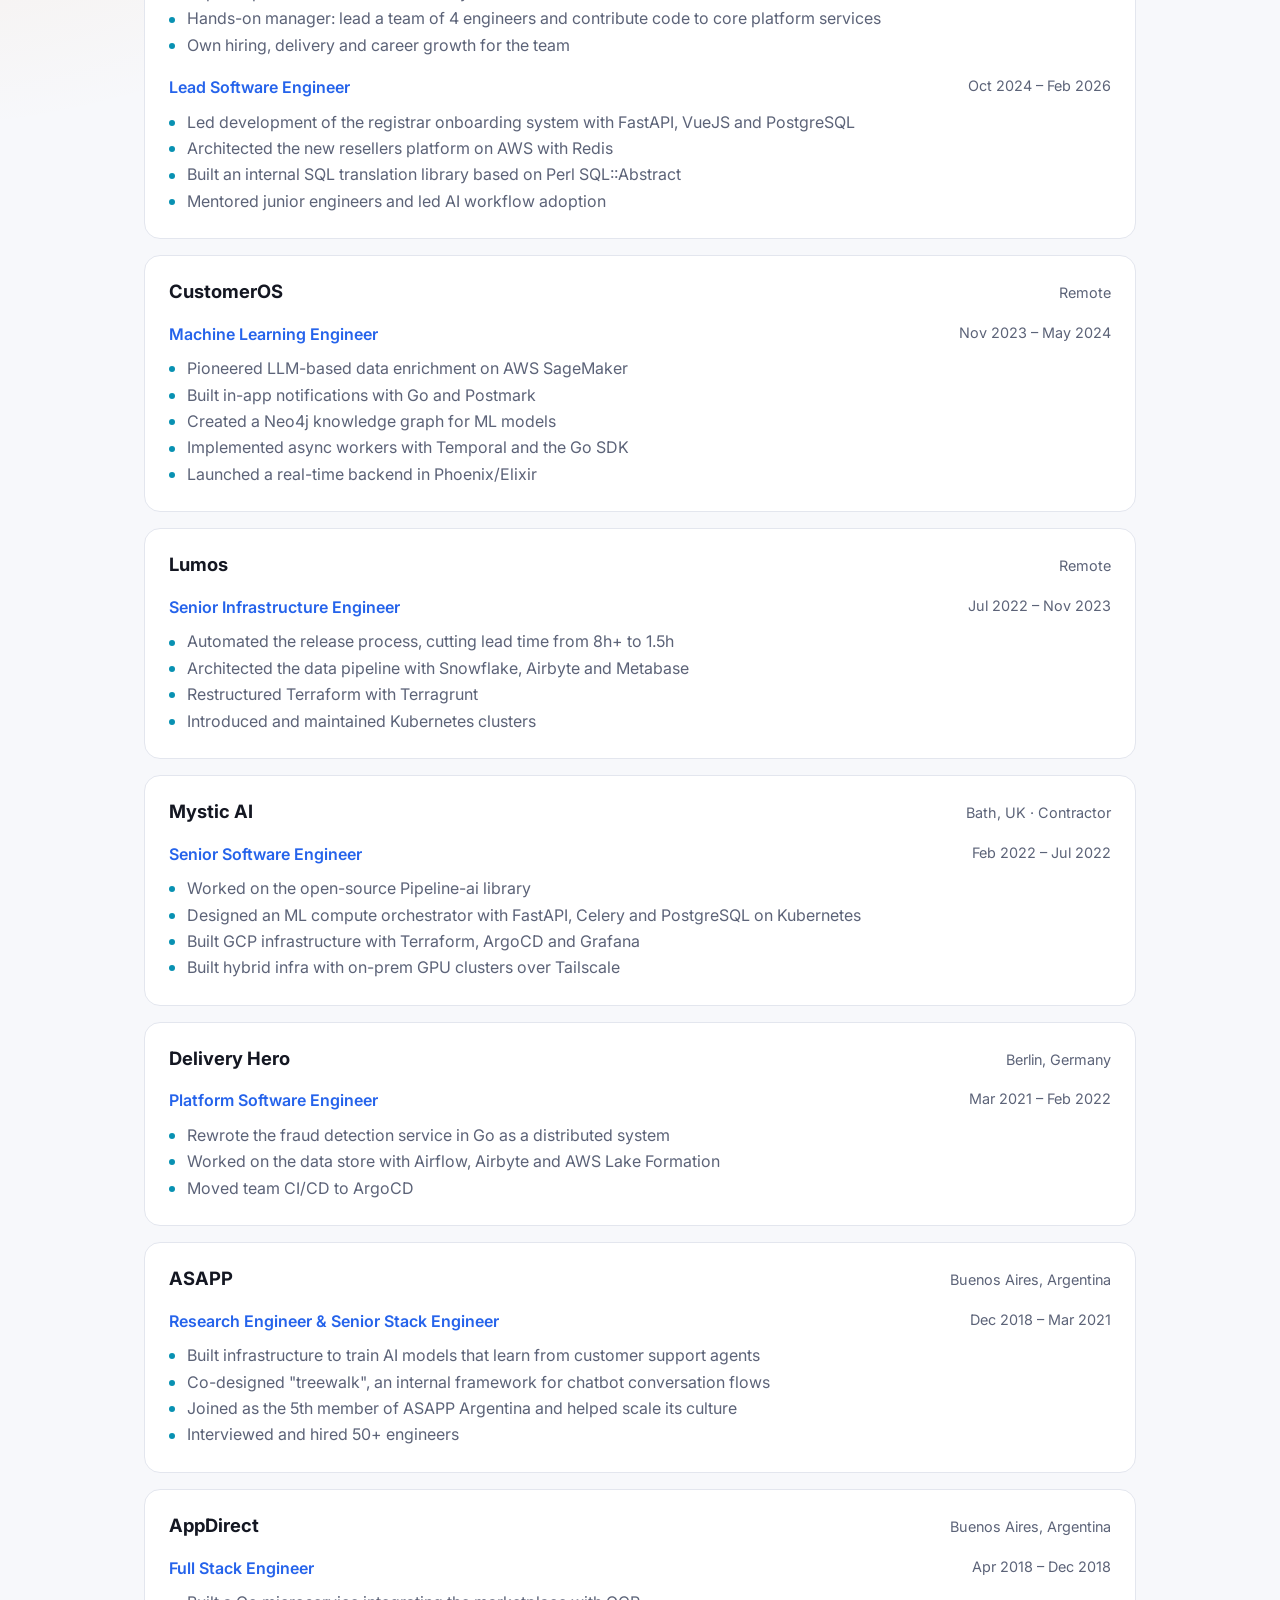
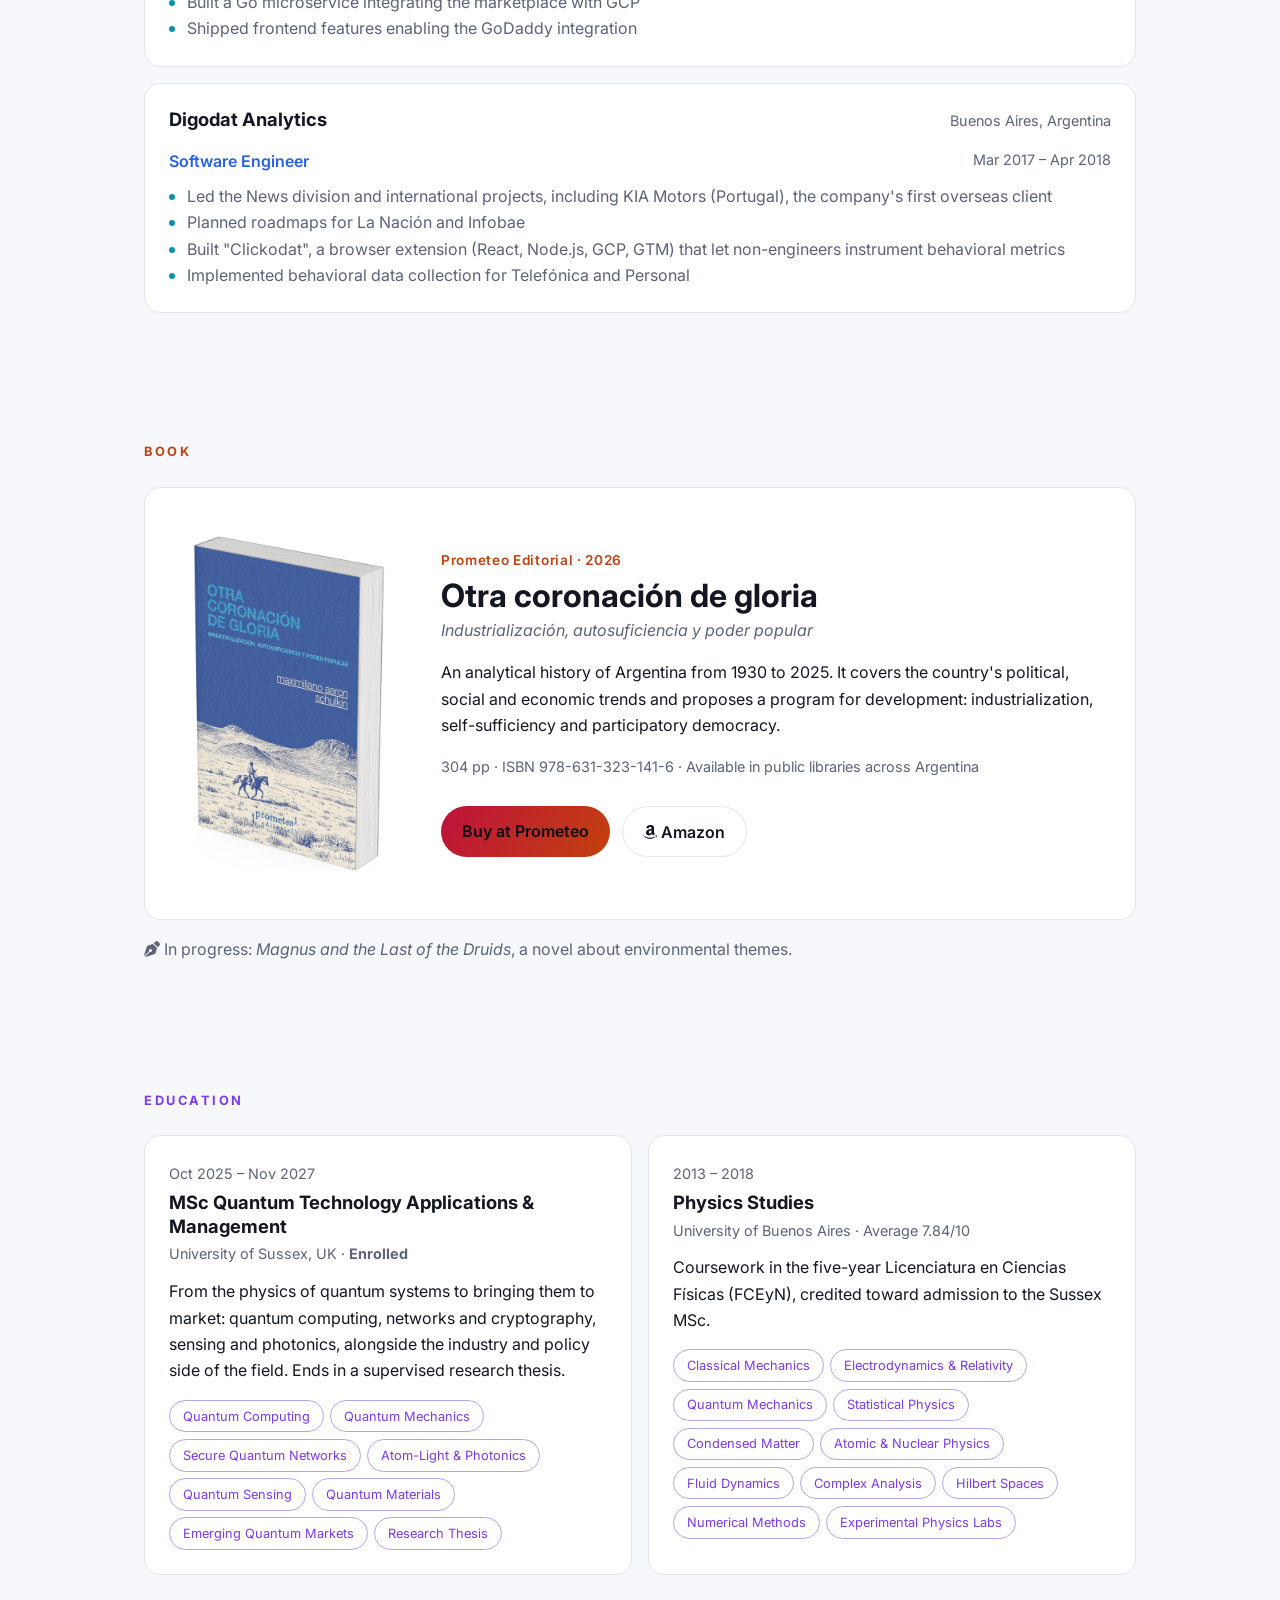
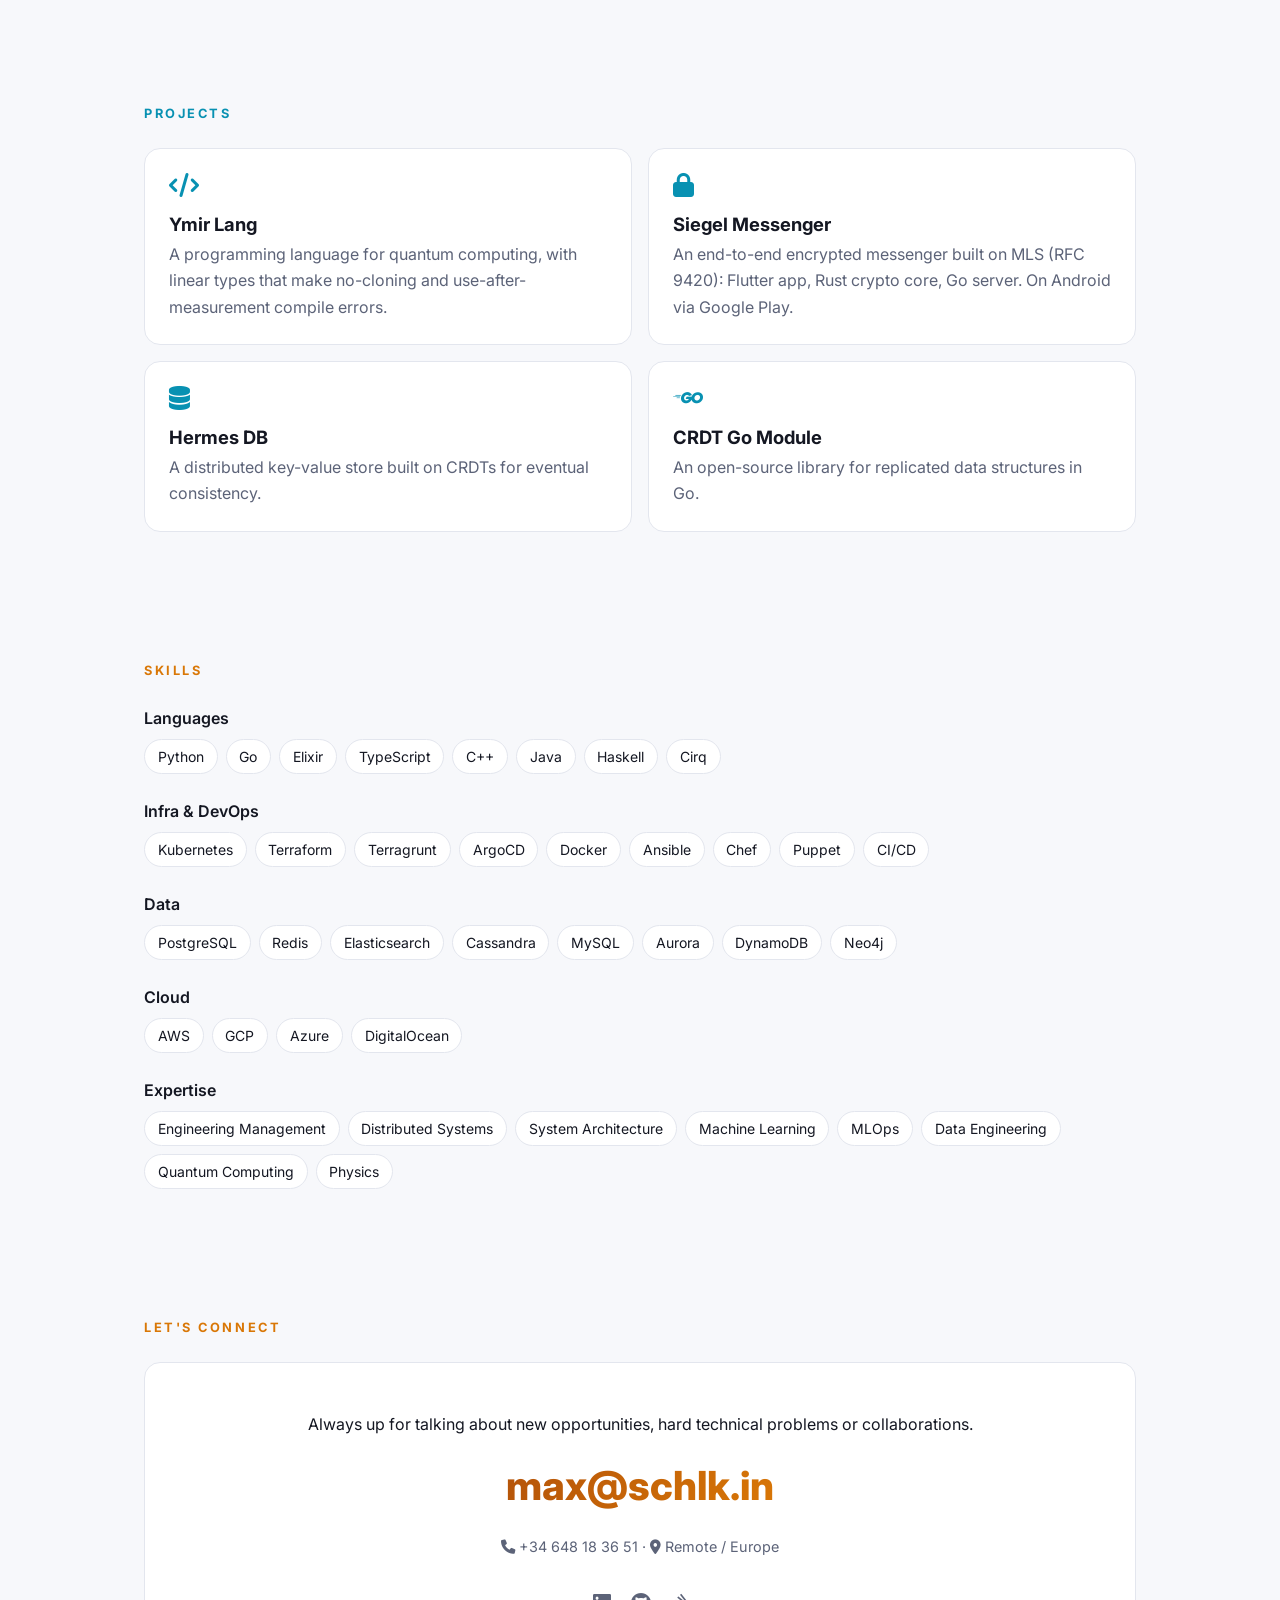
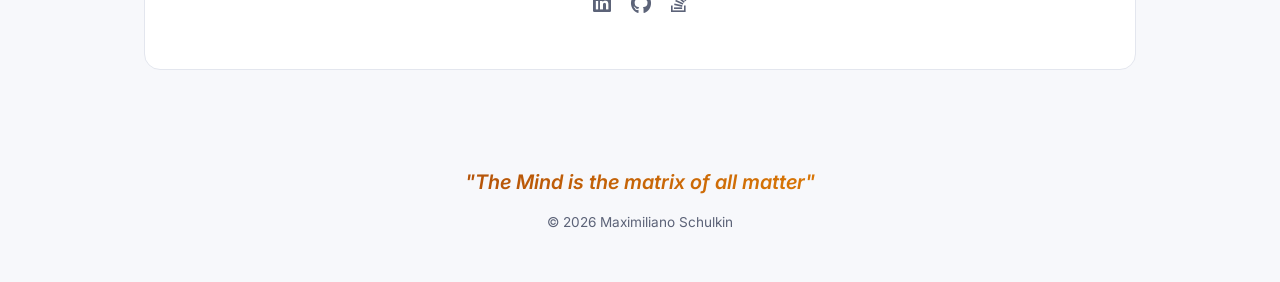
==== commit d4dd0890: "Sync role and education dates with CV Co-Authored-By: Claude Opus 5.5 <noreply@anthropic.com>" ====
--- a/index.html
+++ b/index.html
@@ -84,7 +84,7 @@
                 <li class="card">
                     <header><h3>Tucows</h3><span>Canada · Remote</span></header>
                     <div class="role">
-                        <h4>Engineering Manager · Reseller Experience Platform</h4><time>2026 – Present</time>
+                        <h4>Engineering Manager · Reseller Experience Platform</h4><time>Feb 2026 – Present</time>
                     </div>
                     <ul>
                         <li>Lead the platform side of Reseller Experience, a key company initiative: the backend serving all Tucows resellers and tenants</li>
@@ -94,7 +94,7 @@
                         <li>Own hiring, delivery and career growth for the team</li>
                     </ul>
                     <div class="role">
-                        <h4>Lead Software Engineer</h4><time>Oct 2024 – Dec 2025</time>
+                        <h4>Lead Software Engineer</h4><time>Oct 2024 – Feb 2026</time>
                     </div>
                     <ul>
                         <li>Led development of the registrar onboarding system with FastAPI, VueJS and PostgreSQL</li>
@@ -207,7 +207,7 @@
             <h2>Education</h2>
             <div class="grid two">
                 <div class="card">
-                    <time>Nov 2025 – Nov 2027</time>
+                    <time>Oct 2025 – Nov 2027</time>
                     <h3>MSc Quantum Technology Applications &amp; Management</h3>
                     <p class="muted">University of Sussex, UK · <strong>Enrolled</strong></p>
                     <p>From the physics of quantum systems to bringing them to market: quantum computing,
@@ -220,7 +220,7 @@
                     </ul>
                 </div>
                 <div class="card">
-                    <time>2013 – 2017</time>
+                    <time>2013 – 2018</time>
                     <h3>Physics Studies</h3>
                     <p class="muted">University of Buenos Aires · Average 7.84/10</p>
                     <p>Coursework in the five-year Licenciatura en Ciencias Físicas (FCEyN), credited toward
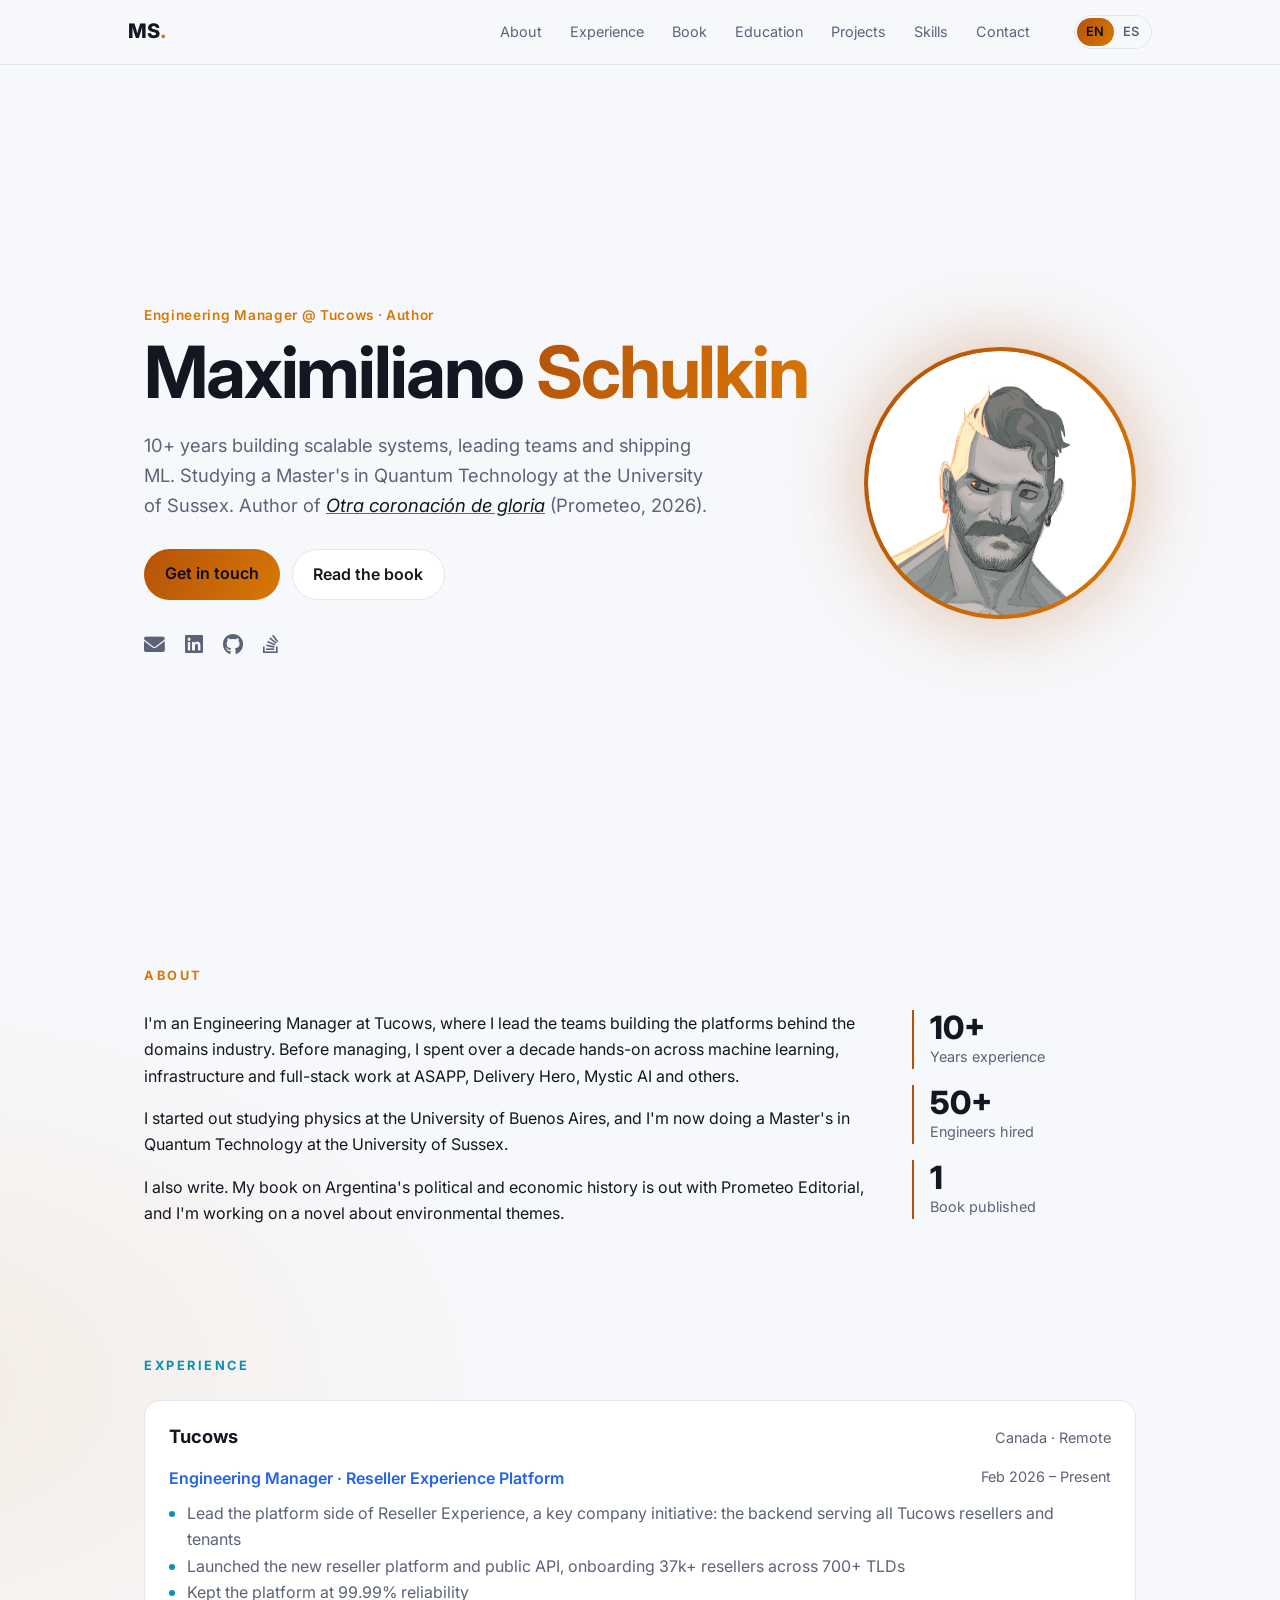
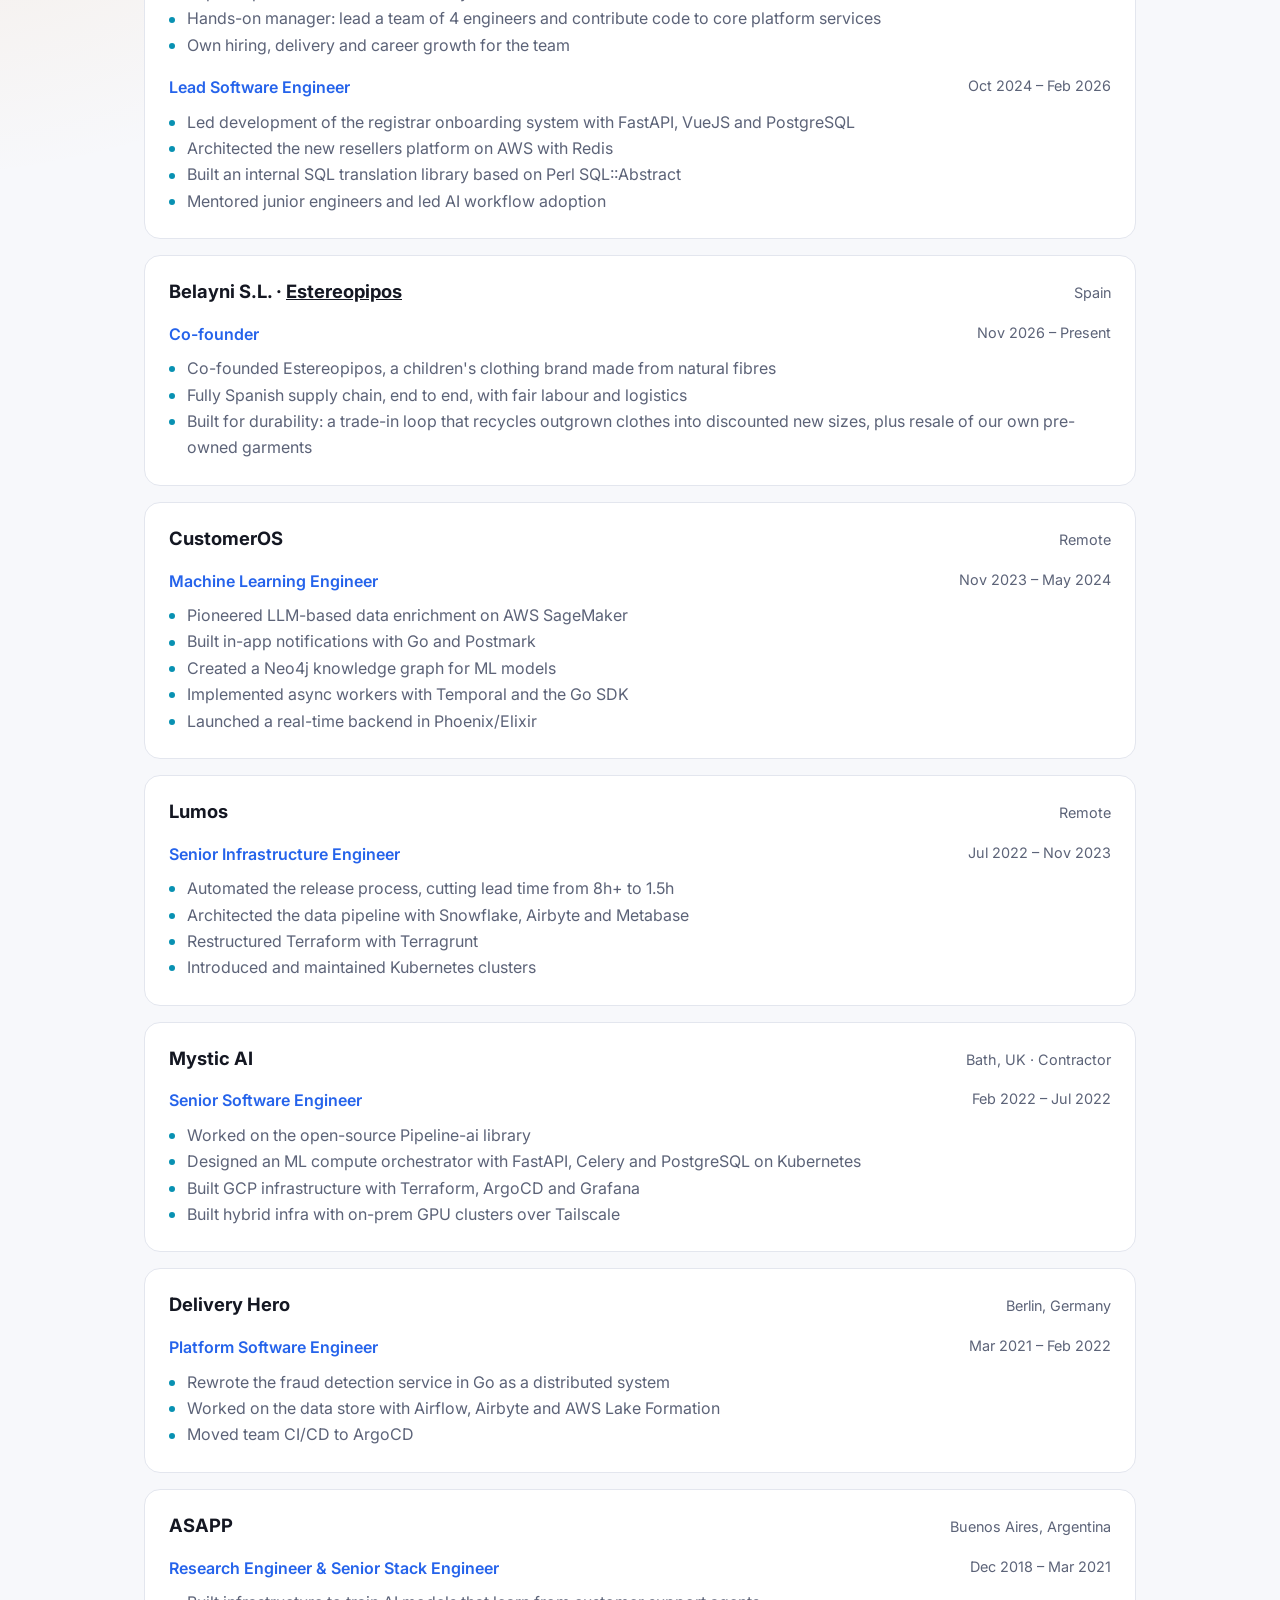
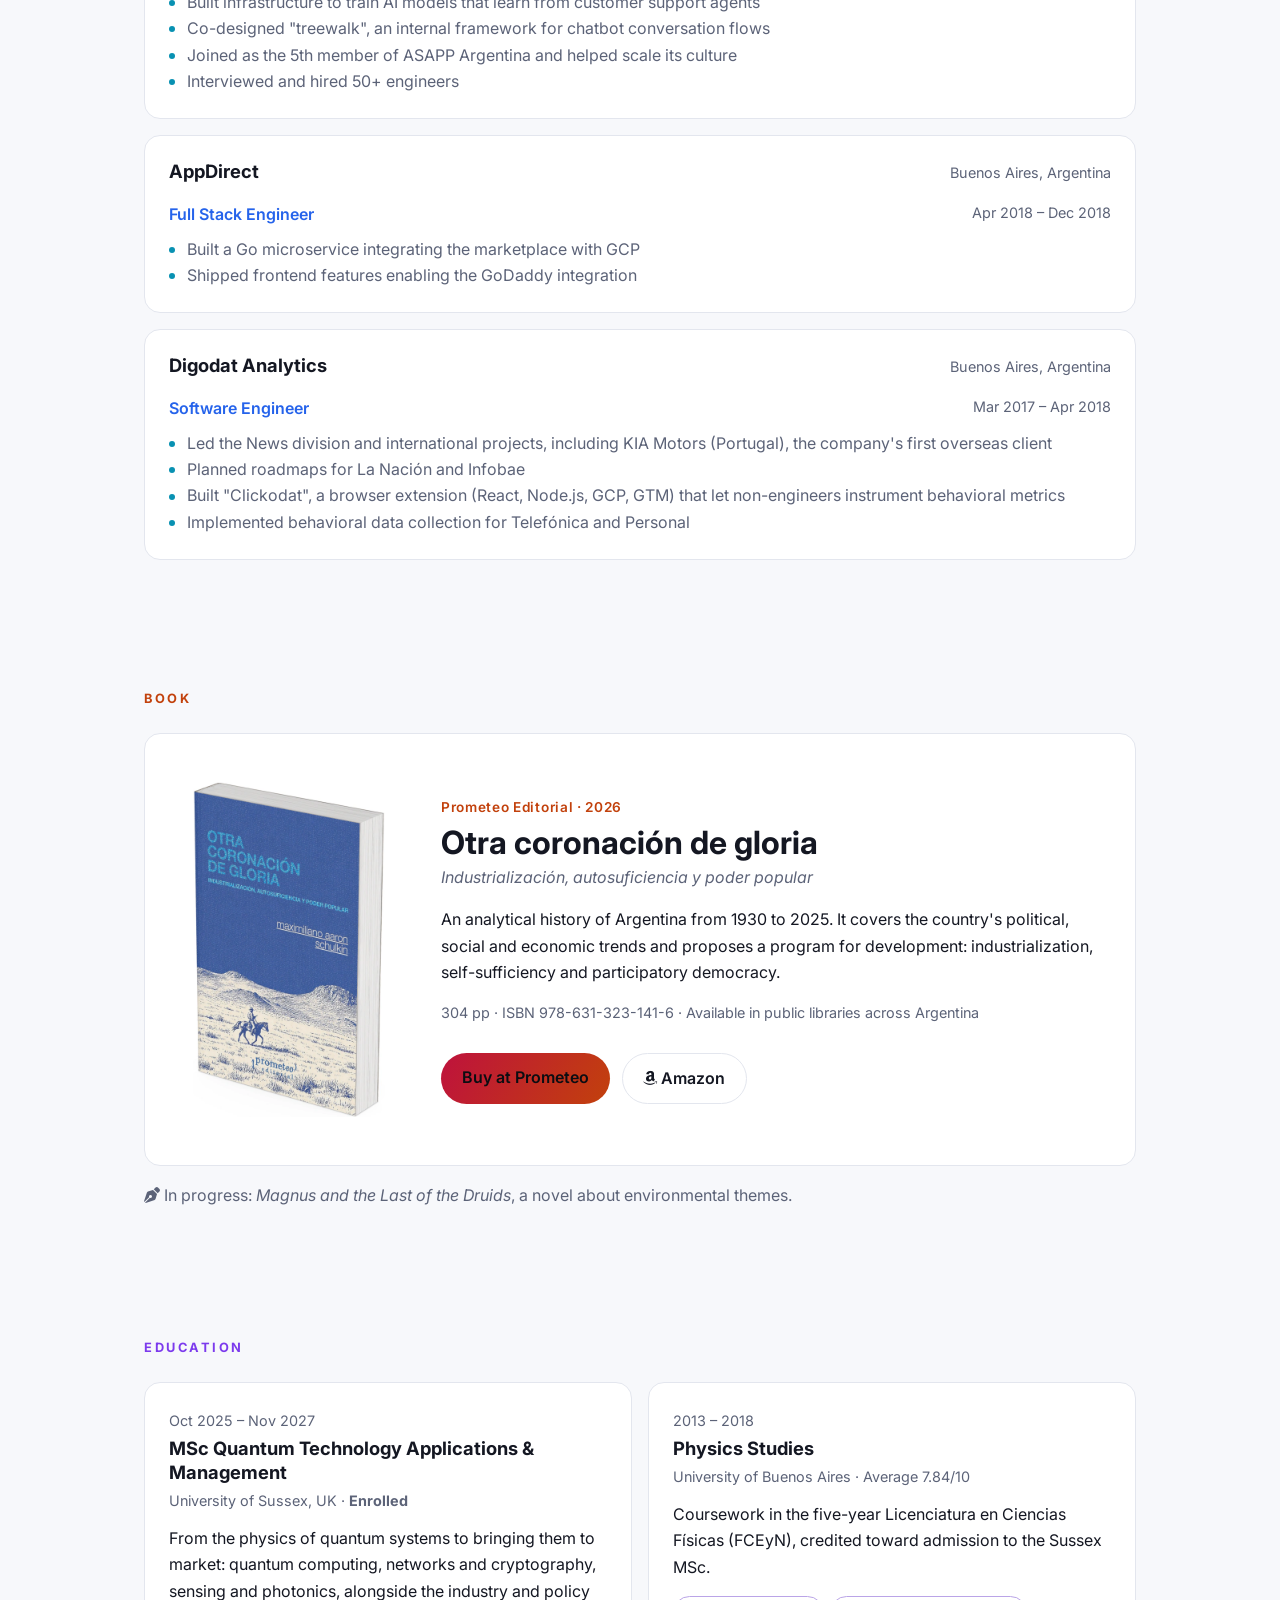
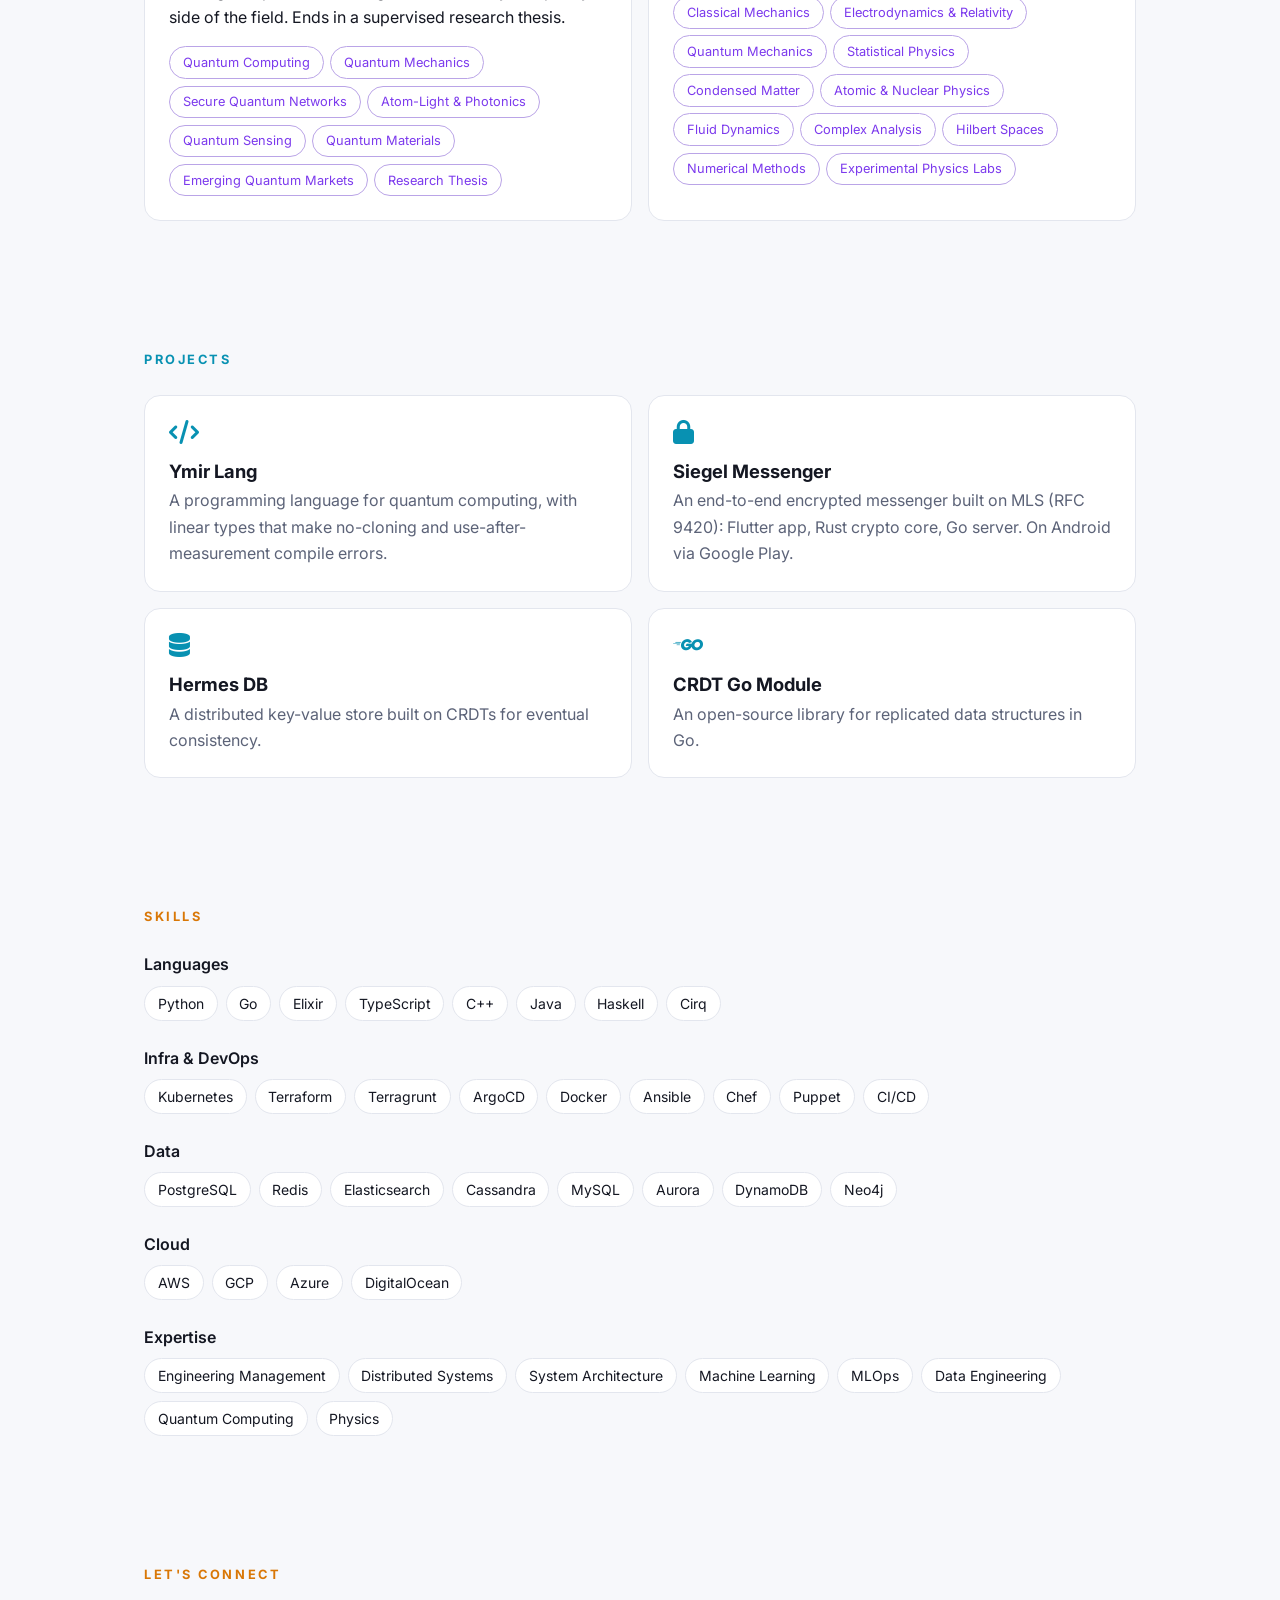
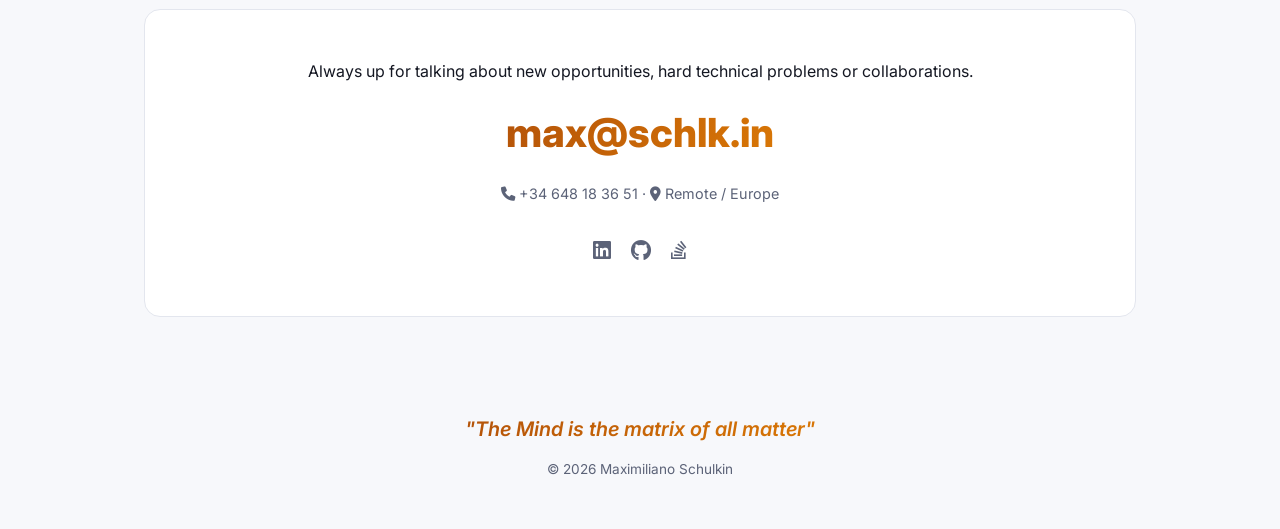
==== commit 8ecf265c: "Add Belayni S.L. / Estereopipos co-founder role Co-Authored-By: Claude Opus 5.5 <noreply@anthropic.c" ====
--- a/index.html
+++ b/index.html
@@ -101,6 +101,16 @@
                         <li>Architected the new resellers platform on AWS with Redis</li>
                         <li>Built an internal SQL translation library based on Perl SQL::Abstract</li>
                         <li>Mentored junior engineers and led AI workflow adoption</li>
+                    </ul>
+                </li>
+
+                <li class="card">
+                    <header><h3>Belayni S.L. · <a href="https://estereopipos.com" target="_blank" rel="noopener">Estereopipos</a></h3><span>Spain</span></header>
+                    <div class="role"><h4>Co-founder</h4><time>Nov 2026 – Present</time></div>
+                    <ul>
+                        <li>Co-founded Estereopipos, a children's clothing brand made from natural fibres</li>
+                        <li>Fully Spanish supply chain, end to end, with fair labour and logistics</li>
+                        <li>Built for durability: a trade-in loop that recycles outgrown clothes into discounted new sizes, plus resale of our own pre-owned garments</li>
                     </ul>
                 </li>
 
